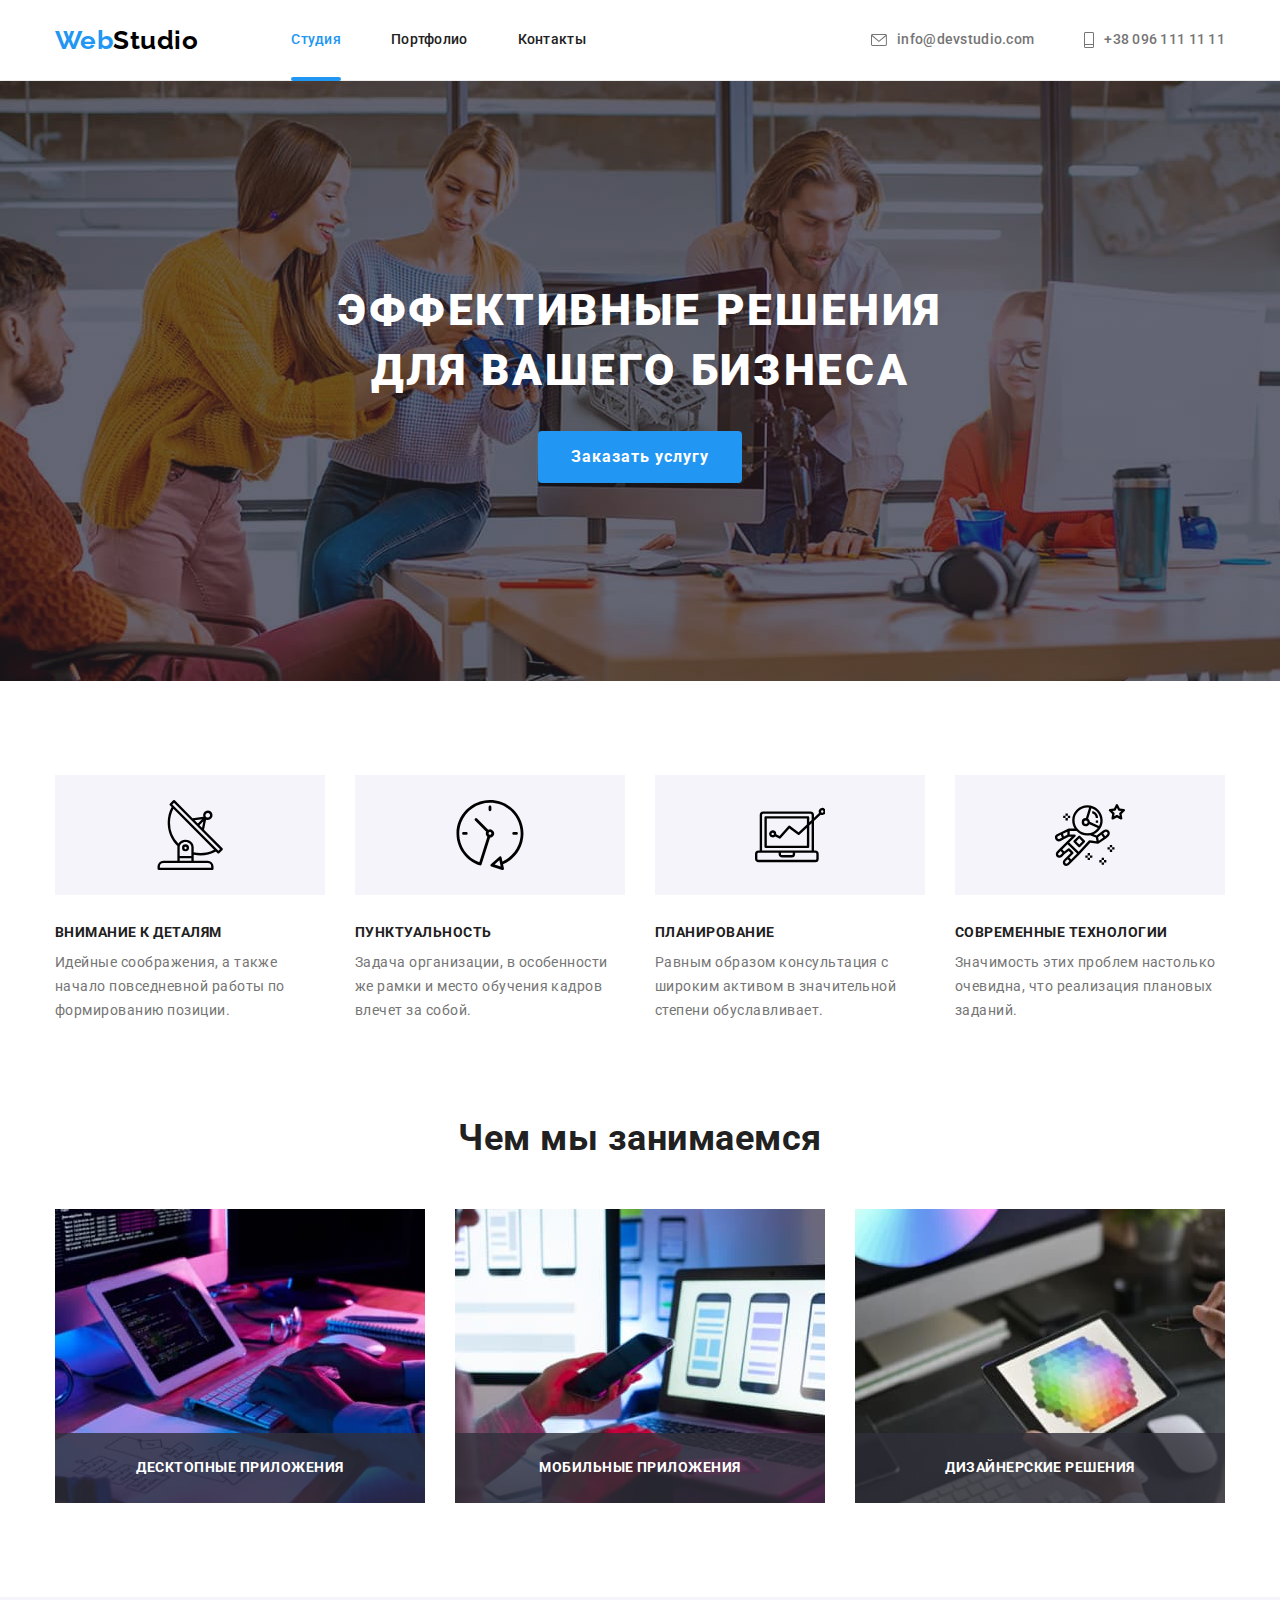
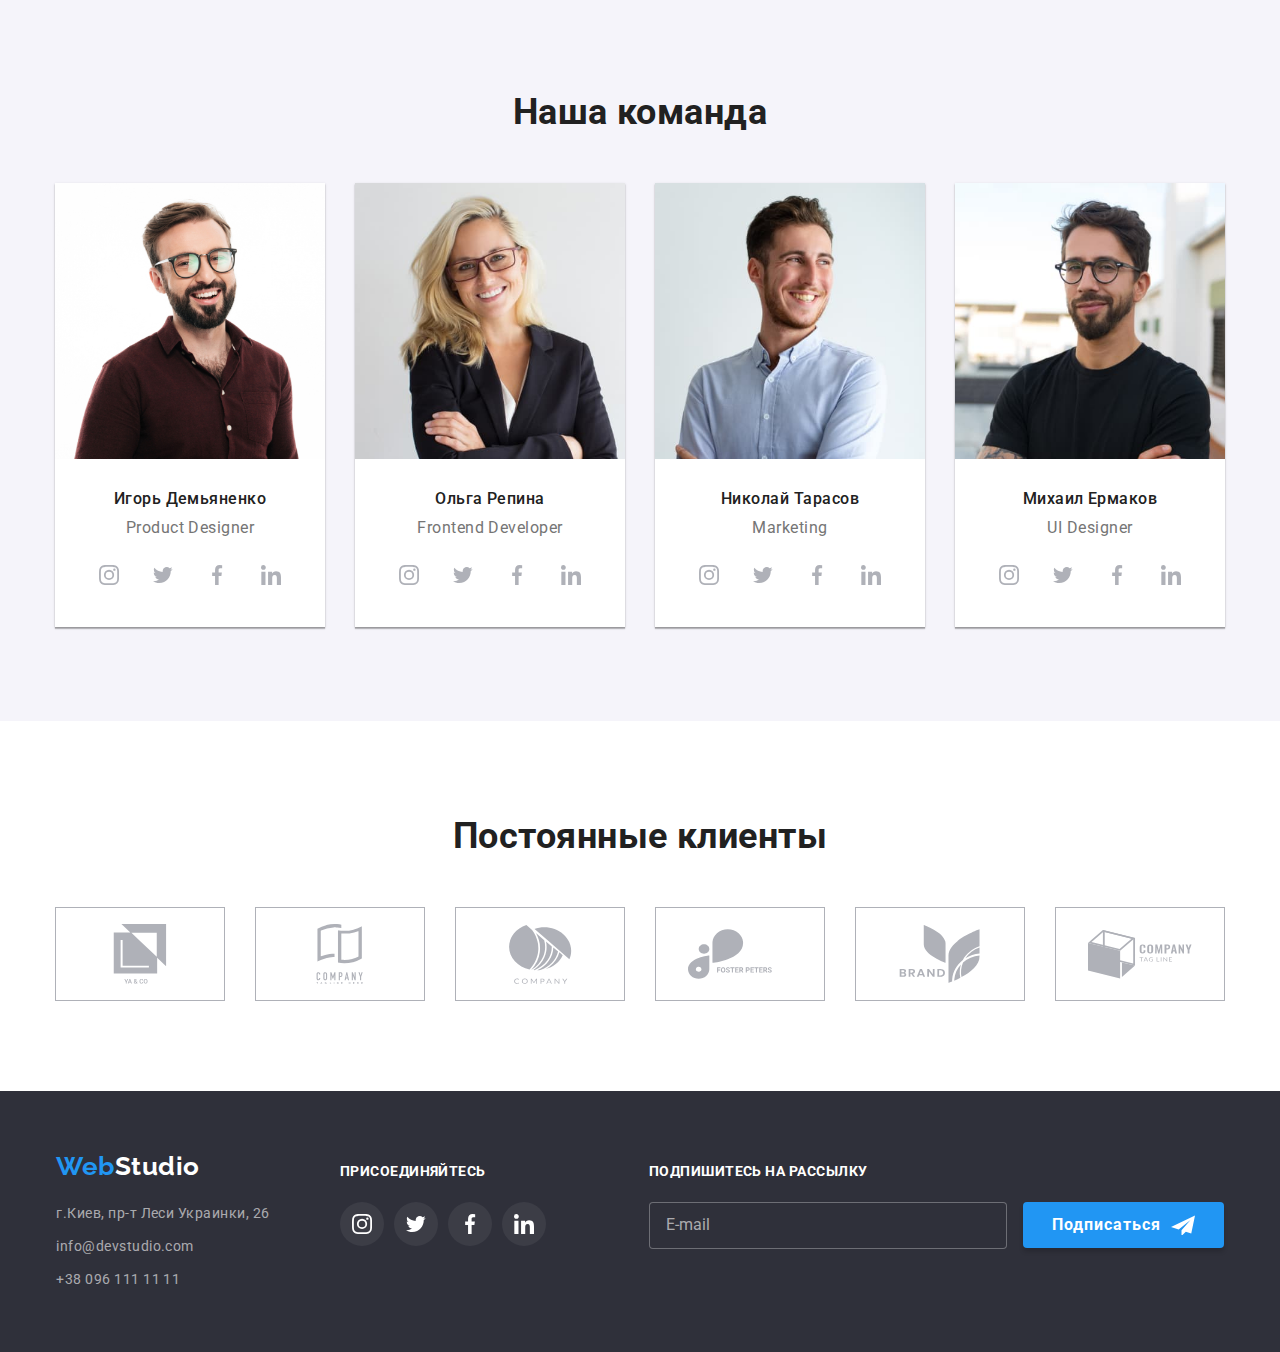
==== index.html @ 518e0708 "hw8" ====
<!DOCTYPE html>
<html lang="ru">
  <head>
    <meta charset="UTF-8" />
    <meta http-equiv="X-UA-Compatible" content="IE=edge" />
    <meta name="viewport" content="width=device-width, initial-scale=1.0" />
    <title>Студия</title>
    <link rel="preconnect" href="https://fonts.googleapis.com" />
    <link rel="preconnect" href="https://fonts.gstatic.com" crossorigin />
    <link
      href="https://fonts.googleapis.com/css2?family=Raleway:wght@700&family=Roboto:wght@400;500;700;900&display=swap"
      rel="stylesheet"
    />
    <link
      rel="stylesheet"
      href="https://cdnjs.cloudflare.com/ajax/libs/modern-normalize/1.1.0/modern-normalize.min.css"
    />
    <link rel="stylesheet" href="./css/main.min.css">
  </head>

  <body>
    <header class="header">
      <div class="container header__section">
        <nav class="header__nav">
          <a class="header__logo logo link" href="./index.html"
            >Web<span class="header__logo--black">Studio</span></a
          >
          <ul class="nav list">
            <li class="nav__item">
              <a class="nav__link link nav__link--current" href="./index.html"
                >Студия</a
              >
            </li>
            <li class="nav__item">
              <a class="nav__link link" href="./portfolio.html"
                >Портфолио</a
              >
            </li>
            <li class="nav__item">
              <a class="nav__link link" href="">Контакты</a>
            </li>
          </ul>
        </nav>
        <ul class="header-contact header-contack__list list">
          <li class="header-contact__item">
            <a class="header-contact__link link" href="mailto:info@devstudio.com"
              ><svg class="header-contact__icon" width="16" height="12">
                <use href="./images/icons.svg#icon-envelope"></use>
              </svg>
              info@devstudio.com</a
            >
          </li>
          <li class="header-contact__item">
            <a class="header-contact__link link" href="tel:+380961111111"
              ><svg class="header-contact__icon" width="10" height="16">
                <use href="./images/icons.svg#icon-mobile"></use>
              </svg>
              +38 096 111 11 11</a
            >
          </li>
        </ul>
        <button class="menu-open" data-menu-open>
        <svg class="menu-burger" width="24" height="16">
          <use href="./images/icons.svg#icon-burger"></use>
        </svg>
        </button>
      </div>
      <div class="mob-menu flex is-hidden" data-menu>
        <div>
          <button class="menu-close" data-menu-close>
            <svg class="menu-close" width="40" height="40">
              <use href="./images/icons.svg#icon-close"></use>
            </svg>
          </button>
          <ul class="mob-menu-list list">
            <li class="mob-menu-list__item">
              <a class="mob-menu-list__link link mob-menu-list__link--current" href="./index.html">Студия</a>
            </li>
            <li class="mob-menu-list__item">
              <a class="mob-menu-list__link link" href="./portfolio.html">Портфолио</a>
            </li>
            <li class="mob-menu-list__item">
              <a class="mob-menu-list__link link" href="">Контакты</a>
            </li>
          </ul>
        </div>
        <div class="mob-menu-list__down">
          <a class="mob-menu-list__tell link" href="tel:+380961111111">
            +38 096 111 11 11</a>
          <a class="mob-menu-list__mail link" href="mailto:info@devstudio.com">info@devstudio.com</a>
          <ul class="mob-menu-list__social list">
            <li class="mob-menu-list__social-item">Instagram</li>
            <li class="mob-menu-list__social-item">Twitter</li>
            <li class="mob-menu-list__social-item">Facebook</li>
            <li class="mob-menu-list__social-item">LinkedIn</li>
          </ul>
        </div>
      </div>
    </header>
    
    <main>
      <section class="hero">
        <h1 class="hero__title">Эффективные решения для вашего бизнеса</h1>
        <button class="hero__btn" type="button" data-modal-open>Заказать услугу</button>
      </section>
      <section class="features">
        <div class="container">
          <h2 class="visually-hidden">Преимущества</h2>
          <ul class="features-list features-flex list">
            <li class="features-list__item">
              <div class="features-list__icon-fon">
                <svg class="features-list__icon" width="70" height="70">
                  <use href="./images/icons.svg#icon-antenna"></use>
                </svg>
              </div>

              <h3 class="features-list__title">Внимание к деталям</h3>
              <p class="features-list__text">
                Идейные соображения, а также начало повседневной работы по
                формированию позиции.
              </p>
            </li>
            <li class="features-list__item">
              <div class="features-list__icon-fon">
                <svg class="features-list__icon" width="70" height="70">
                  <use href="./images/icons.svg#icon-clock"></use>
                </svg>
              </div>

              <h3 class="features-list__title">Пунктуальность</h3>
              <p class="features-list__text">
                Задача организации, в особенности же рамки и место обучения
                кадров влечет за собой.
              </p>
            </li>
            <li class="features-list__item">
              <div class="features-list__icon-fon">
                <svg class="features-list__icon" width="70" height="70">
                  <use href="./images/icons.svg#icon-diagram"></use>
                </svg>
              </div>

              <h3 class="features-list__title">Планирование</h3>
              <p class="features-list__text">
                Равным образом консультация с широким активом в значительной
                степени обуславливает.
              </p>
            </li>
            <li class="features-list__item">
              <div class="features-list__icon-fon">
                <svg class="features-list__icon" width="70" height="70">
                  <use href="./images/icons.svg#icon-astronaut"></use>
                </svg>
              </div>

              <h3 class="features-list__title">Современные технологии</h3>
              <p class="features-list__text">
                Значимость этих проблем настолько очевидна, что реализация
                плановых заданий.
              </p>
            </li>
          </ul>
        </div>
      </section>
      <section class="work">
        <div class="container">
          <h2 class="work__title section-title">Чем мы занимаемся</h2>
          <ul class="work-list list">
            <li class="work-list__item">
              <img
                  srcset="
                  ./images/skills/img.jpg 1x,                   
                  ./images/skills/img-2x.jpg 2x
                  "
                  src="./images/skills/img.jpg"
                  alt="фото ноутбука"
                  width="370"
                />
              <p class="work-list__text">Десктопные приложения</p>
            </li>
            <li class="work-list__item">
              <img
                  srcset="
                  ./images/skills/box.jpg 1x,                   
                  ./images/skills/box-2x.jpg 2x
                  "
                  src="./images/skills/box.jpg"
                  alt="фото мобильного"
                  width="370"
                />
              <p class="work-list__text">Мобильные приложения</p>
            </li>
            <li class="work-list__item">
              <img
                  srcset="
                  ./images/skills/tv.jpg 1x,                   
                  ./images/skills/tv-2x.jpg 2x
                  "
                  src="./images/skills/tv.jpg"
                  alt="фото планшета"
                  width="370"
                />
              <p class="work-list__text">Дизайнерские решения</p>
            </li>            
          </ul>
        </div>
      </section>
      <section class="team">
        <div class="container">
          <h2 class="team__title section-title">Наша команда</h2>
          <ul class="team-list list">
            <li class="team-list__item">
              <img
                  class="photo thumb-team"
                  srcset="
                    ./images/mobile-product-designer.jpg 1x,                   
                    ./images/mobile-product-designer-2x.jpg 2x
                  "
                  src="./images/mobile-product-designer.jpg"
                  alt="фото Игоря Демьяненко"
                  width="450"
                />
              <div class="team-list__workers">
                <h3 class="team-list__worker">Игорь Демьяненко</h3>
                <p class="team-list__profession" lang="en">Product Designer</p>
                <ul class="team-list__social-list list">
                  <li class="team-list__social-item">
                    <a class="team-list__social-link link" href="">
                      <svg class="team-list__social-icon" width="20" height="20">
                        <use href="./images/icons.svg#icon-instagram"></use>
                      </svg>
                    </a>
                  </li>

                  <li class="team-list__social-item">
                    <a class="team-list__social-link link" href="">
                      <svg class="team-list__social-icon" width="20" height="20">
                        <use href="./images/icons.svg#icon-twitter"></use>
                      </svg>
                    </a>
                  </li>

                  <li class="team-list__social-item">
                    <a class="team-list__social-link link" href="">
                      <svg class="team-list__social-icon" width="20" height="20">
                        <use href="./images/icons.svg#icon-facebook"></use>
                      </svg>
                    </a>
                  </li>

                  <li class="team-list__social-item">
                    <a class="team-list__social-link link" href="">
                      <svg class="team-list__social-icon" width="20" height="20">
                        <use href="./images/icons.svg#icon-linkedin"></use>
                      </svg>
                    </a>
                  </li>
                </ul>
              </div>
            </li>

            <li class="team-list__item">
              <img
                  class="photo thumb-team"
                  srcset="
                    ./images/mobile-frontend-developer.jpg 1x,                   
                    ./images/mobile-frontend-developer-2x.jpg 2x
                  "
                  src="./images/mobile-frontend-developer.jpg"
                  alt="фото Ольга Репина"
                  width="450"
                />
              <div class="team-list__workers">
                <h3 class="team-list__worker">Ольга Репина</h3>
                <p class="team-list__profession" lang="en">Frontend Developer</p>
                <ul class="team-list__social-list list">
                  <li class="team-list__social-item">
                    <a class="team-list__social-link link" href="">
                      <svg class="team-list__social-icon" width="20" height="20">
                        <use href="./images/icons.svg#icon-instagram"></use>
                      </svg>
                    </a>
                  </li>

                  <li class="team-list__social-item">
                    <a class="team-list__social-link link" href="">
                      <svg class="team-list__social-icon" width="20" height="20">
                        <use href="./images/icons.svg#icon-twitter"></use>
                      </svg>
                    </a>
                  </li>

                  <li class="team-list__social-item">
                    <a class="team-list__social-link link" href="">
                      <svg class="team-list__social-icon" width="20" height="20">
                        <use href="./images/icons.svg#icon-facebook"></use>
                      </svg>
                    </a>
                  </li>

                  <li class="team-list__social-item">
                    <a class="team-list__social-link link" href="">
                      <svg class="team-list__social-icon" width="20" height="20">
                        <use href="./images/icons.svg#icon-linkedin"></use>
                      </svg>
                    </a>
                  </li>
                </ul>
              </div>
            </li>
            <li class="team-list__item">
              <img
                  class="photo thumb-team"
                  srcset="
                    ./images/mobile-marketing.jpg 1x,                   
                    ./images/mobile-marketing-2x.jpg 2x
                  "
                  src="./images/mobile-marketing.jpg"
                  alt="фото Николай Тарасов"
                  width="450"
                />
              <div class="team-list__workers">
                <h3 class="team-list__worker">Николай Тарасов</h3>
                <p class="team-list__profession" lang="en">Marketing</p>
                <ul class="team-list__social-list list">
                  <li class="team-list__social-item">
                    <a class="team-list__social-link link" href="">
                      <svg class="team-list__social-icon" width="20" height="20">
                        <use href="./images/icons.svg#icon-instagram"></use>
                      </svg>
                    </a>
                  </li>

                  <li class="team-list__social-item">
                    <a class="team-list__social-link link" href="">
                      <svg class="team-list__social-icon" width="20" height="20">
                        <use href="./images/icons.svg#icon-twitter"></use>
                      </svg>
                    </a>
                  </li>

                  <li class="team-list__social-item">
                    <a class="team-list__social-link link" href="">
                      <svg class="team-list__social-icon" width="20" height="20">
                        <use href="./images/icons.svg#icon-facebook"></use>
                      </svg>
                    </a>
                  </li>

                  <li class="team-list__social-item">
                    <a class="team-list__social-link link" href="">
                      <svg class="team-list__social-icon" width="20" height="20">
                        <use href="./images/icons.svg#icon-linkedin"></use>
                      </svg>
                    </a>
                  </li>
                </ul>
              </div>
            </li>
            <li class="team-list__item">
              <img
                  class="photo thumb-team"
                  srcset="
                    ./images/mobile-ui-designer.jpg 1x,                   
                    ./images/mobile-ui-designer-2x.jpg 2x
                  "
                  src="./images/mobile-ui-designer.jpg"
                  alt="фото Михаил Ермаков"
                  width="450"
                />
              <div class="team-list__workers">
                <h3 class="team-list__worker">Михаил Ермаков</h3>
                <p class="team-list__profession" lang="en">UI Designer</p>
                <ul class="team-list__social-list list">
                  <li class="team-list__social-item">
                    <a class="team-list__social-link link" href="">
                      <svg class="team-list__social-icon" width="20" height="20">
                        <use href="./images/icons.svg#icon-instagram"></use>
                      </svg>
                    </a>
                  </li>

                  <li class="team-list__social-item">
                    <a class="team-list__social-link link" href="">
                      <svg class="team-list__social-icon" width="20" height="20">
                        <use href="./images/icons.svg#icon-twitter"></use>
                      </svg>
                    </a>
                  </li>

                  <li class="team-list__social-item">
                    <a class="team-list__social-link link" href="">
                      <svg class="team-list__social-icon" width="20" height="20">
                        <use href="./images/icons.svg#icon-facebook"></use>
                      </svg>
                    </a>
                  </li>

                  <li class="team-list__social-item">
                    <a class="team-list__social-link link" href="">
                      <svg class="team-list__social-icon" width="20" height="20">
                        <use href="./images/icons.svg#icon-linkedin"></use>
                      </svg>
                    </a>
                  </li>
                </ul>
              </div>
            </li>
          </ul>
        </div>
      </section>
      <section class="client">
        <div class="container">
          <h2 class="client__title">Постоянные клиенты</h2>
          <ul class="client__list customers list">
            <li class="customers__item">
              <a class="customers__link link" href="">
                <svg class="customers__icon" width="106" height="60">
                  <use href="./images/icons.svg#icon-yaco"></use>
                </svg>
              </a>
            </li>

            <li class="customers__item">
              <a class="customers__link link" href="">
                <svg class="customers__icon" width="106" height="60">
                  <use href="./images/icons.svg#icon-company"></use>
                </svg>
              </a>
            </li>

            <li class="customers__item">
              <a class="customers__link link" href="">
                <svg class="customers__icon" width="106" height="60">
                  <use href="./images/icons.svg#icon-company2"></use>
                </svg>
              </a>
            </li>

            <li class="customers__item">
              <a class="customers__link link" href="">
                <svg class="customers__icon" width="106" height="60">
                  <use href="./images/icons.svg#icon-foster"></use>
                </svg>
              </a>
            </li>

            <li class="customers__item">
              <a class="customers__link link" href="">
                <svg class="customers__icon" width="106" height="60">
                  <use href="./images/icons.svg#icon-brand"></use>
                </svg>
              </a>
            </li>

            <li class="customers__item">
              <a class="customers__link link" href="">
                <svg class="customers__icon" width="106" height="60">
                  <use href="./images/icons.svg#icon-tag"></use>
                </svg>
              </a>
            </li>
          </ul>
        </div>
      </section>
    </main>
    <footer class="footer">
      <div class="container">
        <div class="footer__flex">
          
          <div class="footer__contacts-flex">
            <a class="footer__logo logo link" href="./index.html"
              >Web<span class="footer__logo--white">Studio</span>
            </a>
            <address class="footer-contact">
              <ul class="footer-contact__list list">
                <li class="footer-contact__item">
                  <a
                    class="footer-contact__link footer-contact__address link"
                    href="https://goo.gl/maps/CdvJLRiEL6Q8Smko8"
                    target="_blank"
                    rel="noreferrer noopener"
                    >г.Киев, пр-т Леси Украинки, 26</a
                  >
                </li>
                <li class="footer-contact__item">
                  <a
                    class="footer-contact__link link"
                    href="mailto:info@devstudio.com"
                    >info@devstudio.com</a
                  >
                </li>
                <li class="footer-contact__item">
                  <a class="footer-contact__link link" href="tel:+380961111111"
                    >+38 096 111 11 11</a
                  >
                </li>
              </ul>
            </address>
          </div>
          <div class="social-section">
            <p class="social-section__text">Присоединяйтесь</p>
            <ul class="footer-list list">
              <li class="footer-list__item">
                <a class="footer-list__link" href="">
                  <svg class="footer-list__icon" width="20" height="20">
                    <use href="./images/icons.svg#icon-instagram"></use>
                  </svg>
                </a>
              </li>

              <li class="footer-list__item">
                <a class="footer-list__link" href="">
                  <svg class="footer-list__icon" width="20" height="20">
                    <use href="./images/icons.svg#icon-twitter"></use>
                  </svg>
                </a>
              </li>

              <li class="footer-list__item">
                <a class="footer-list__link" href="">
                  <svg class="footer-list__icon" width="20" height="20">
                    <use href="./images/icons.svg#icon-facebook"></use>
                  </svg>
                </a>
              </li>

              <li class="footer-list__item">
                <a class="footer-list__link" href="">
                  <svg class="footer-list__icon" width="20" height="20">
                    <use href="./images/icons.svg#icon-linkedin"></use>
                  </svg>
                </a>
              </li>
            </ul>
          </div>
          <div class="footer-submit">
            <p class="footer-submit__text">Подпишитесь на рассылку</p>
            <div class="footer-submit__form">
              <label class="footer-submit__label" for="submit-mail"></label>
              <input class="footer-submit__input" type="email" name="submit-mail" id="submit-mail" placeholder="E-mail">
              <button class="footer-submit__btn" type="submit">Подписаться</button>
            </div>
          </div>
        </div>
      </div>
    </footer>
    
    <div class="backdrop is-hidden" data-modal>
      <div class="modal">
          <button type="button" class="close-btn" data-modal-close>
            <svg class="modal-icon" width="11" height="11">
              <use href="./images/icons.svg#icon-vector"></use>
            </svg>
          </button>

          <form class="form">
            <span class="form-title">Оставьте свои данные, мы вам перезвоним</span>
                 
            <div class="form-field top-title">
              <label class="form-label" for="name">Имя</label>
              <input class="form-input" type="text" name="name" id="name">
              <svg class="input-icon" width="12" height="12">
                <use
                    href="./images/icons.svg#icon-name"
                ></use>
              </svg>
            </div>
            <div class="form-field">
              <label class="form-label" for="tel">Телефон</label>
              <input class="form-input" type="tel" name="tel" id="tel">
              <svg class="input-icon" width="12" height="12">
                <use
                    href="./images/icons.svg#icon-tel"
                ></use>
              </svg>
            </div>
            <div class="form-field">
              <label class="form-label" for="email">Почта</label>
              <input class="form-input" type="email" name="email" id="email">
              <svg class="input-icon" width="12" height="12">
                <use
                    href="./images/icons.svg#icon-mail"
                ></use>
              </svg>
            </div>
            <div class="form-field">
              <label class="comment-label" for="comment">Комментарий</label>
              <textarea class="comment" name="comment" id="comment" rows="9" placeholder="Введите текст"></textarea>
            </div>
            <div class="form-field-chek">
              
              <label class="policy-label" for="policy"></a> 
                <input class="form-checkbox" type="checkbox" name="policy" id="policy">
                <span class="icon-chek"></span>
                Соглашаюсь с рассылкой и принимаю <a class="policy-link" href="">Условия договора</a>
              </label>
              
            </div>
            <button class="form-btn" type="submit">Отправить</button>
          </form>
      </div>
    </div>
    <script src="./js/modal.js"></script>
    <script src="./js/menu.js"></script>
  </body>
</html>
---- css/main.min.css ----
:root{--primary-text-color: #212121;--secondary-text-color: #757575;--white-text-color: #ffffff;--accent-color: #2196f3;--black-logo-color: #000000;--footer-text-color: rgba(255, 255, 255, 0.6);--white-background-color: #ffffff;--hero-background-color: #2f303a;--team-background-color: #f5f4fa}body{font-family:"Roboto";letter-spacing:0.03em;background-color:var(--white-background-color);color:var(--primary-text-color)}.list{list-style:none}.link{text-decoration:none}h1,h2,h3,h4,h5,h6,p,ul{margin:0;padding:0}img{display:block;width:100%;height:auto}.container{width:100%;margin-left:auto;margin-right:auto}@media screen and (min-width: 480px){.container{padding-left:15px;padding-right:15px}}@media screen and (min-width: 480px){.container{width:480px}}@media screen and (min-width: 768px){.container{width:768px}}@media screen and (min-width: 1200px){.container{width:1200px}}.section-title{font-weight:700;font-size:36px;line-height:1.17;text-align:center;color:var(--primary-text-color)}.logo{font-family:"Raleway";font-weight:700;font-size:26px;line-height:1.19;align-items:center;text-align:center;color:var(--accent-color)}.visually-hidden{position:absolute;width:1px;height:1px;margin:-1px;padding:0;overflow:hidden;border:0;clip:rect(0 0 0 0)}.header{border-bottom:1px solid #ececec}@media screen and (max-width: 767px){.header{padding-top:16px;padding-bottom:16px}}.header__section{display:flex;align-items:center;justify-content:space-between;padding-left:15px;padding-right:15px}@media screen and (max-width: 767px){.header__section{max-width:767px}}.header__nav{display:flex;align-items:center}.header__logo{margin-right:93px}.header__logo--black{color:var(--black-logo-color)}.nav{display:flex}@media screen and (max-width: 767px){.nav{display:none}}.nav__item:not(:last-child){margin-right:50px}.nav__link{display:block;padding-top:32px;padding-bottom:32px;font-weight:500;font-size:14px;line-height:1.14;letter-spacing:0.02em;color:var(--primary-text-color);position:relative;transition:color 250ms cubic-bezier(0.4, 0, 0.2, 1)}.nav__link:focus,.nav__link:hover{color:var(--accent-color)}.nav__link--current{color:var(--accent-color)}.nav__link--current::after{position:absolute;display:block;content:"";width:100%;height:4px;border-radius:2px;bottom:-1px;background-color:var(--accent-color)}.header-contact{display:flex}@media screen and (max-width: 767px){.header-contact{display:none}}@media screen and (min-width: 768px) and (max-width: 1199px){.header-contact{flex-direction:column;align-content:center}}.header-contack__list{margin-left:auto}.header-contact__item+.header-contact__item{margin-left:50px}@media screen and (min-width: 768px) and (max-width: 1199px){.header-contact__item+.header-contact__item{margin-left:0px}}@media screen and (min-width: 768px) and (max-width: 1199px){.header-contact__item{margin-left:0px}}.header-contact__link{display:inline-flex;padding:32px 0px 32px;align-items:center;font-weight:500;font-size:14px;line-height:1.14;letter-spacing:0.02em;color:var(--secondary-text-color);transition:color 250ms cubic-bezier(0.4, 0, 0.2, 1)}.header-contact__link:hover,.header-contact__link:focus{color:var(--accent-color)}@media screen and (min-width: 768px) and (max-width: 1199px){.header-contact__link{padding:0}}@media screen and (min-width: 768px) and (max-width: 1199px){.header-contact__item:not(:last-child){margin-bottom:10px}}.header-contact__icon{margin-right:10px;fill:currentColor}.mob-menu{width:100vw;height:100vh;position:fixed;background-color:#fff;top:0;right:0;padding:15px 10px 48px 40px;z-index:999}.flex{display:flex;flex-direction:column;justify-content:space-between}.menu-open{display:flex;align-items:center;justify-content:center;width:40px;height:40px;background-color:transparent;color:#212121;border:none;margin-left:auto;cursor:pointer}.menu-open:hover,.menu-open:focus{fill:var(--accent-color)}@media screen and (min-width: 768px){.menu-open{display:none}}.menu-close{display:flex;align-items:center;justify-content:center;background-color:transparent;color:#212121;border:none;margin-left:auto;cursor:pointer}.menu-close:hover,.menu-close:focus{fill:var(--accent-color)}.mob-menu-list__item:not(:last-child){margin-bottom:32px}.mob-menu-list__link{font-family:Roboto;font-weight:500;font-size:40px;line-height:1.18;letter-spacing:0.02em;color:#212121}.mob-menu-list__link:focus,.mob-menu-list__link:hover{color:var(--accent-color)}.mob-menu-list__link--current{color:var(--accent-color)}.mob-menu-list__tell{display:block;margin-bottom:32px;font-family:Roboto;font-style:normal;font-weight:500;font-size:34px;line-height:1.18;letter-spacing:0.02em;color:#2196f3}.mob-menu-list__mail{display:block;font-family:Roboto;font-style:normal;font-weight:500;font-size:24px;line-height:1.17;letter-spacing:0.02em;color:#757575;margin-bottom:64px}.mob-menu-list__social{display:flex;flex-direction:row;column-gap:20px}.mob-menu-list__social-item{position:relative;font-weight:500;font-size:18px;line-height:1.22;letter-spacing:0.02em;color:#2196f3}.mob-menu-list__social-item:not(:first-child)::before{content:"";display:block;position:absolute;top:0;left:-10px;width:1px;height:22px;background-color:rgba(33,33,33,0.2)}.mob-menu.is-hidden{opacity:0;visibility:hidden;pointer-events:none}.hero{text-align:center;margin-left:auto;margin-right:auto;background-color:var(--hero-background-color);background-image:linear-gradient(to right, rgba(47,48,58,0.4), rgba(47,48,58,0.4)),url("../img/hero-mobile.jpg");background-repeat:no-repeat;background-size:cover;background-position:center;height:400px;padding-top:118px;padding-bottom:0px}@media screen and (min-device-pixel-ratio: 2), screen and (min-resolution: 192dpi), screen and (min-resolution: 2dppx){.hero{background-image:linear-gradient(to right, rgba(47,48,58,0.4), rgba(47,48,58,0.4)),url(../images/hero-mobile2x.jpg)}}@media screen and (min-width: 768px){.hero{background-image:linear-gradient(to right, rgba(47,48,58,0.4), rgba(47,48,58,0.4)),url("../images/hero-tablet.jpg")}}@media screen and (min-width: 768px) and (min-device-pixel-ratio: 2), screen and (min-width: 768px) and (min-resolution: 192dpi), screen and (min-width: 768px) and (min-resolution: 2dppx){.hero{background-image:linear-gradient(to right, rgba(47,48,58,0.4), rgba(47,48,58,0.4)),url("../images/hero-tablet2x.jpg")}}@media screen and (min-width: 1200px){.hero{background-image:linear-gradient(to right, rgba(47,48,58,0.4), rgba(47,48,58,0.4)),url("../images/hero-desctop.jpg")}}@media screen and (min-width: 1200px) and (min-device-pixel-ratio: 2), screen and (min-width: 1200px) and (min-resolution: 192dpi), screen and (min-width: 1200px) and (min-resolution: 2dppx){.hero{background-image:linear-gradient(to right, rgba(47,48,58,0.4), rgba(47,48,58,0.4)),url("../images/hero-desctop2x.jpg")}}@media screen and (min-width: 1200px){.hero{max-width:1600px;height:600px;padding-top:200px}}.hero__title{padding:0;margin-bottom:30px;margin-left:auto;margin-right:auto;max-width:250px;font-weight:900;font-size:18px;line-height:1.62;letter-spacing:0.06em;text-transform:uppercase;color:var(--white-text-color)}@media screen and (min-width: 480px){.hero__title{font-size:26px;max-width:360px}}@media screen and (min-width: 1200px){.hero__title{font-size:44px;max-width:360px;line-height:1.36;max-width:696px;margin-left:auto;margin-right:auto}}.hero__btn{display:inline-block;min-width:140px;border-radius:4px;border:1px solid transparent;padding:7px;background-color:var(--accent-color);color:var(--white-text-color);font-family:"Roboto";font-weight:700;font-size:12px;line-height:1.87;align-items:center;text-align:center;letter-spacing:0.06em;cursor:pointer;transition:background-color 250ms cubic-bezier(0.4, 0, 0.2, 1),color 250ms cubic-bezier(0.4, 0, 0.2, 1)}.hero__btn:hover,.hero__btn:focus{background-color:var(--white-text-color);color:var(--accent-color)}@media screen and (min-width: 480px){.hero__btn{padding:10px 32px;font-size:16px;min-width:200px}}.features{padding-top:60px;padding-bottom:60px}@media screen and (min-width: 1200px){.features{padding-top:94px;padding-bottom:94px}}@media screen and (max-width: 479px){.features{padding-left:15px;padding-right:15px}}.features-flex{display:flex;flex-wrap:wrap}.features-list{justify-content:center;grid-gap:30px}@media screen and (min-width: 480px){.features-list__item{width:450px}}@media screen and (min-width: 768px){.features-list__item{width:354px}}@media screen and (min-width: 1200px){.features-list__item{width:270px}}.features-list__icon-fon{display:flex;height:120px;align-items:center;justify-content:center;flex-direction:column;margin-bottom:30px;background-color:var(--team-background-color)}@media screen and (min-width: 480px){.features-list__icon-fon{width:450px}}@media screen and (min-width: 768px){.features-list__icon-fon{width:354px}}@media screen and (min-width: 1200px){.features-list__icon-fon{width:270px}}.features-list__icon{align-items:center}.features-list__title{margin-bottom:10px;font-weight:700;font-size:14px;line-height:1.14;text-transform:uppercase;text-align:center}@media screen and (min-width: 768px){.features-list__title{text-align:left}}.features-list__text{font-size:14px;line-height:1.71;color:var(--secondary-text-color)}.work{padding-bottom:94px;display:none}@media screen and (min-width: 1200px){.work{display:block}}.work__title{margin-bottom:50px}.work-list{display:flex;justify-content:center;align-items:center;grid-gap:30px}.work-list__item{position:relative}.work-list__text{width:100%;position:absolute;bottom:0;left:0;padding:27px 0px;font-weight:bold;font-size:14px;line-height:1.14;text-align:center;text-transform:uppercase;color:var(--white-text-color);background-color:rgba(47,48,58,0.8)}.team{padding-top:60px;padding-bottom:60px;background-color:var(--team-background-color)}@media screen and (min-width: 1200px){.team{padding-top:94px;padding-bottom:94px}}.team__title{margin-bottom:30px;font-weight:700;font-size:28px;line-height:1.17;text-align:center}@media screen and (min-width: 1200px){.team__title{margin-bottom:50px;font-size:36px}}.team-list{display:flex;flex-wrap:wrap;justify-content:center;align-items:center;grid-gap:30px}.team-list__item{box-shadow:0px 1px 3px rgba(0,0,0,0.12),0px 1px 1px rgba(0,0,0,0.14),0px 2px 1px rgba(0,0,0,0.2);background-color:var(--white-background-color)}@media screen and (max-width: 479px){.team-list__item{width:270px}}@media screen and (min-width: 480px){.team-list__item{width:450px}}@media screen and (min-width: 768px){.team-list__item{width:354px}}@media screen and (min-width: 1200px){.team-list__item{width:270px}}.team-list__workers{padding:30px 0px}.team-list__worker{font-weight:500;font-size:16px;line-height:1.19;text-align:center}.team-list__profession{margin-top:10px;font-size:16px;line-height:1.19;text-align:center;color:var(--secondary-text-color)}.team-list__social-list{display:flex;justify-content:center;align-items:center;padding:0px 32px;margin-top:16px;list-style:none;gap:10px}.team-list__social-item{width:44px;height:44px}.team-list__social-link{display:block;width:44px;height:44px;border-radius:50%;color:#afb1b8;background-color:#ffffff;transition:background-color 250ms cubic-bezier(0.4, 0, 0.2, 1),color 250ms cubic-bezier(0.4, 0, 0.2, 1)}.team-list__social-link:hover,.team-list__social-link:focus{color:#ffffff;background-color:var(--accent-color)}.team-list__social-icon{margin:12px 0px 0px 12px;fill:currentColor}.client{padding-top:60px;padding-bottom:60px}@media screen and (min-width: 1200px){.client{padding-top:94px;padding-bottom:94px}}.client__title{margin-bottom:30px;font-weight:700;font-size:28px;line-height:1.17;text-align:center}@media screen and (min-width: 1200px){.client__title{margin-bottom:50px;font-size:36px}}.client__list{justify-content:center;align-items:center;grid-gap:30px}.customers{display:flex;flex-wrap:wrap}@media screen and (min-width: 1200px){.customers{flex-wrap:nowrap}}.customers__item{height:90px;transition:border-color 250ms cubic-bezier(0.4, 0, 0.2, 1),color 250ms cubic-bezier(0.4, 0, 0.2, 1)}.customers__item:focus,.customers__item:hover{color:var(--accent-color);border-color:var(--accent-color)}@media screen and (max-width: 767px){.customers__item{width:210px}}@media screen and (min-width: 768px){.customers__item{width:226px}}@media screen and (min-width: 1200px){.customers__item{width:170px}}.customers__link{display:flex;justify-content:center;align-items:center;border:1px solid #afb1b8;color:#afb1b8;background-color:#fff;padding:16px 32px;transition:border-color 250ms cubic-bezier(0.4, 0, 0.2, 1),color 250ms cubic-bezier(0.4, 0, 0.2, 1)}.customers__link:focus,.customers__link:hover{color:var(--accent-color);border-color:var(--accent-color)}@media screen and (min-width: 1200px){.customers__link{width:170px}}.customers__icon{fill:currentColor}.footer{text-align:center;padding:60px 0px;background-color:var(--hero-background-color)}.footer__flex{display:block;margin:0;padding:0px;list-style:none}@media (min-width: 768px){.footer__flex{display:flex;justify-content:center;flex-wrap:wrap;gap:30px 165px}}@media (min-width: 1200px){.footer__flex{display:flex;justify-content:center;text-align:left;gap:70px}}.footer__logo--white{color:var(--white-text-color)}.footer-contact{margin-top:20px}.footer-contact__address{color:var(--white-text-color)}.footer-contact__item{margin-top:9px}.footer-contact__link{font-style:normal;font-size:14px;line-height:1.71;color:var(--footer-text-color);transition:color 250ms cubic-bezier(0.4, 0, 0.2, 1)}.footer-contact__link:hover,.footer-contact__link:focus{color:var(--accent-color)}.social-section{display:block;margin-top:60px;text-align:center}@media (min-width: 768px){.social-section{margin-top:0px}}.social-section__text{padding:20px 0px 10px 0px;margin-bottom:20px;font-weight:700;font-size:14px;line-height:1.14px;text-transform:uppercase;color:var(--white-text-color)}@media (min-width: 768px){.social-section__text{padding-bottom:10px}}@media (min-width: 1200px){.social-section__text{text-align:left}}.footer-list{display:flex;justify-content:space-between;justify-content:center;padding:0;margin-top:0;list-style:none}.footer-list__item{width:44px;height:44px;margin-right:10px}.footer-list__link{display:flex;width:44px;height:44px;border-radius:50%;color:#ffffff;background-color:#ffffff10;transition:background-color 250ms cubic-bezier(0.4, 0, 0.2, 1),color 250ms cubic-bezier(0.4, 0, 0.2, 1)}.footer-list__link:hover,.footer-list__link:focus{color:#ffffff;background-color:var(--accent-color)}.footer-list__icon{margin:12px 0px 0px 12px;fill:currentColor}.footer-submit{margin-top:60px}@media (min-width: 768px){.footer-submit{margin-top:0px;padding:0}}@media (min-width: 1200px){.footer-submit{margin-left:23px}}.footer-submit__text{padding:20px 0px 10px 0px;margin-bottom:20px;font-weight:700;font-size:14px;line-height:1.14px;text-transform:uppercase;color:var(--white-text-color)}.footer-submit__input{margin-bottom:20px;width:100%;margin:0;padding:13px 16px;border-radius:4px;border:1px solid rgba(255,255,255,0.3);background-color:var(--hero-background-color);color:var(--white-text-color)}.footer-submit__input::placeholder{font-size:16px;line-height:1.25;color:rgba(255,255,255,0.6)}@media (min-width: 1200px){.footer-submit__input{width:358px;margin-right:12px}}.footer-submit__btn{display:inline-flex;align-items:center;justify-content:center;border:none;margin-top:20px;padding:8px 29px;border-radius:4px;background-color:var(--accent-color);box-shadow:0px 4px 4px rgba(0,0,0,0.15);color:var(--white-text-color);font-family:"Roboto";font-style:normal;font-weight:700;font-size:16px;line-height:1.87;letter-spacing:0.06em;cursor:pointer;min-height:43px}@media (min-width: 1200px){.footer-submit__btn{margin-top:0px}}.footer-submit__btn::after{content:"";display:inline-block;width:24px;height:20px;margin-left:10px;background-image:url(../images/send.svg)}.portfolio-section{padding-top:60px;padding-bottom:60px}@media screen and (min-width: 1200px){.portfolio-section{padding-top:94px;padding-bottom:94px}}@media screen and (max-width: 479px){.portfolio-section{padding-left:15px;padding-right:15px}}.portfolio-btn-list{display:flex;flex-wrap:wrap;justify-content:flex-start;margin-bottom:40px;grid-gap:8px;grid-row-gap:15px}@media (min-width: 768px){.portfolio-btn-list{justify-content:center;margin-bottom:30px}}@media (min-width: 1200px){.portfolio-btn-list{margin-bottom:50px}}.portfolio-item:hover .portfolio-overlay{transform:translateY(0)}.portfolio-description{position:relative;overflow:hidden}.portfolio-overlay{position:absolute;display:inline-block;content:"";width:100%;height:100%;top:0;left:0;background-color:rgba(33,150,243,0.9);transform:translateY(100%);transition:transform 250ms cubic-bezier(0.4, 0, 0.2, 1)}.portfolio-description-text{position:absolute;top:0;left:0;padding:63px 24px;font-size:18px;line-height:1.56;color:var(--white-text-color)}.portfolio-btn{display:inline-block;min-width:73px;border-radius:4px;border:1px solid transparent;padding:6px 22px;font-family:"Roboto";font-weight:500;font-size:16px;line-height:1.63;letter-spacing:0.03em;text-align:center;background-color:var(--team-background-color);color:var(--primary-text-color);cursor:pointer;transition:background-color 250ms cubic-bezier(0.4, 0, 0.2, 1),color 250ms cubic-bezier(0.4, 0, 0.2, 1),box-shadow 250ms cubic-bezier(0.4, 0, 0.2, 1)}.portfolio-btn:hover,.portfolio-btn:focus{background-color:var(--accent-color);color:var(--white-text-color);box-shadow:0px 3px 1px rgba(0,0,0,0.1),0px 1px 2px rgba(0,0,0,0.08),0px 2px 2px rgba(0,0,0,0.12)}.portfolio-list{display:grid;grid-template-columns:auto;gap:30px 30px;align-items:stretch}@media screen and (min-width: 480px){.portfolio-list{grid-template-columns:auto}}@media screen and (min-width: 768px){.portfolio-list{grid-template-columns:auto auto}}@media screen and (min-width: 1200px){.portfolio-list{grid-template-columns:auto auto auto}}.portfolio-item{transition:box-shadow 250ms cubic-bezier(0.4, 0, 0.2, 1)}.portfolio-item:hover,.portfolio-item:focus{box-shadow:0px 3px 1px rgba(0,0,0,0.1),0px 1px 2px rgba(0,0,0,0.08),0px 2px 2px rgba(0,0,0,0.12)}.portfolio-border{border:1px solid #eeeeee;border-top:transparent;padding:20px 24px}.portfolio-list-title{font-weight:700;font-size:18px;line-height:2;letter-spacing:0.06em}.portfolio-list-text{margin-top:4px;font-size:16px;line-height:1.87;color:var(--secondary-text-color)}.backdrop{position:fixed;display:flex;align-items:center;justify-content:center;width:100vw;height:100vh;background-color:rgba(0,0,0,0.2);top:0;transition:opacity 250ms cubic-bezier(0.4, 0, 0.2, 1),visibility 250ms cubic-bezier(0.4, 0, 0.2, 1)}.backdrop.is-hidden{opacity:0;visibility:hidden;pointer-events:none}.backdrop.is-hidden .modal{transform:scale(2)}.modal{width:320px;min-height:581px;background-color:#ffffff;position:relative;transform:scale(1);transition:transform 250ms cubic-bezier(0.4, 0, 0.2, 1)}@media screen and (min-width: 480px){.modal{width:450px;min-height:609px}}@media screen and (min-width: 1200px){.modal{width:528px;min-height:581px}}.modal-icon{fill:var(--black-logo-color);transition:fill 250ms cubic-bezier(0.4, 0, 0.2, 1)}.close-btn{position:absolute;display:flex;align-items:center;justify-content:center;right:8px;top:8px;background-color:transparent;border-radius:50%;width:30px;height:30px;border:1px solid rgba(0,0,0,0.1);cursor:pointer}.close-btn:hover .modal-icon{fill:var(--accent-color)}.form{margin-left:auto;margin-right:auto;padding:40px}@media screen and (min-width: 480px){.form{width:450px}}@media screen and (min-width: 1200px){.form{width:528px}}.form-title{display:block;font-weight:700;font-size:20px;line-height:1.15;text-align:center}.top-title{margin-top:12px}.form-field{position:relative;display:flex;flex-direction:column;margin-bottom:10px}.form-label,.comment-label{font-size:12px;line-height:1.16;letter-spacing:0.01em;color:var(--secondary-text-color);margin-bottom:4px}.form-input{width:100%;margin:0;padding:11px 42px;border:1px solid rgba(33,33,33,0.2);border-radius:4px;outline:none;transition:border-color 250ms cubic-bezier(0.4, 0, 0.2, 1)}.form-input:focus{border-color:var(--accent-color)}.form-input:focus ~ .input-icon{fill:var(--accent-color)}.input-icon{position:absolute;top:50%;left:15px;transform:translateY(25%);display:inline-block;width:12px;height:12px;transition:fill 250ms cubic-bezier(0.4, 0, 0.2, 1)}textarea{resize:none;border:1px solid rgba(33,33,33,0.2);border-radius:4px;padding:12px 16px;font-size:12px;line-height:1.17;letter-spacing:0.01em;height:120px;outline:none;transition:border-color 250ms cubic-bezier(0.4, 0, 0.2, 1)}textarea:focus{border-color:var(--accent-color)}.comment::placeholder{font-size:12px;line-height:1.17;letter-spacing:0.01em;color:#757575}.form-field-chek{padding-left:0px;margin-top:25px;margin-bottom:30px}@media screen and (min-width: 1200px){.form-field-chek{padding-left:14px}}.icon-chek{display:inline-block;width:16px;height:15px;border:2px solid #212121;border-radius:2px;margin-right:7px}.form-checkbox{position:absolute;width:1px;height:1px;margin:-1px;padding:0;overflow:hidden;border:0;clip:rect(0 0 0 0)}.form-checkbox:checked+.icon-chek{background-image:url(../images/icon-check.svg);background-position:center;background-repeat:no-repeat;background-color:var(--accent-color);background-origin:border-box;border-color:var(--accent-color)}.policy-label{position:relative;display:flex;align-items:center;font-size:11px;line-height:1.14;color:var(--secondary-text-color)}@media screen and (max-width: 479px){.policy-label{font-size:10px;line-height:1.11}}@media screen and (min-width: 1200px){.policy-label{font-size:14px;line-height:1.71}}.policy-link{margin-left:3px;color:#2196f3}@media screen and (max-width: 479px){.policy-link{position:absolute;top:18px;left:21px}}.form-btn{display:flex;align-items:center;justify-content:center;margin:0 auto;padding:10px 56px;border:none;border-radius:4px;text-align:center;text-decoration:none;font-family:"Roboto";font-style:normal;font-weight:700;font-size:16px;line-height:1.87;letter-spacing:0.06em;cursor:pointer;background-color:var(--accent-color);box-shadow:0px 4px 4px rgba(0,0,0,0.15);color:var(--white-text-color);transition:background-color 250ms cubic-bezier(0.4, 0, 0.2, 1)}.form-btn:focus,.form-btn:hover{background-color:#188ce8}
/*# sourceMappingURL=main.min.css.map */
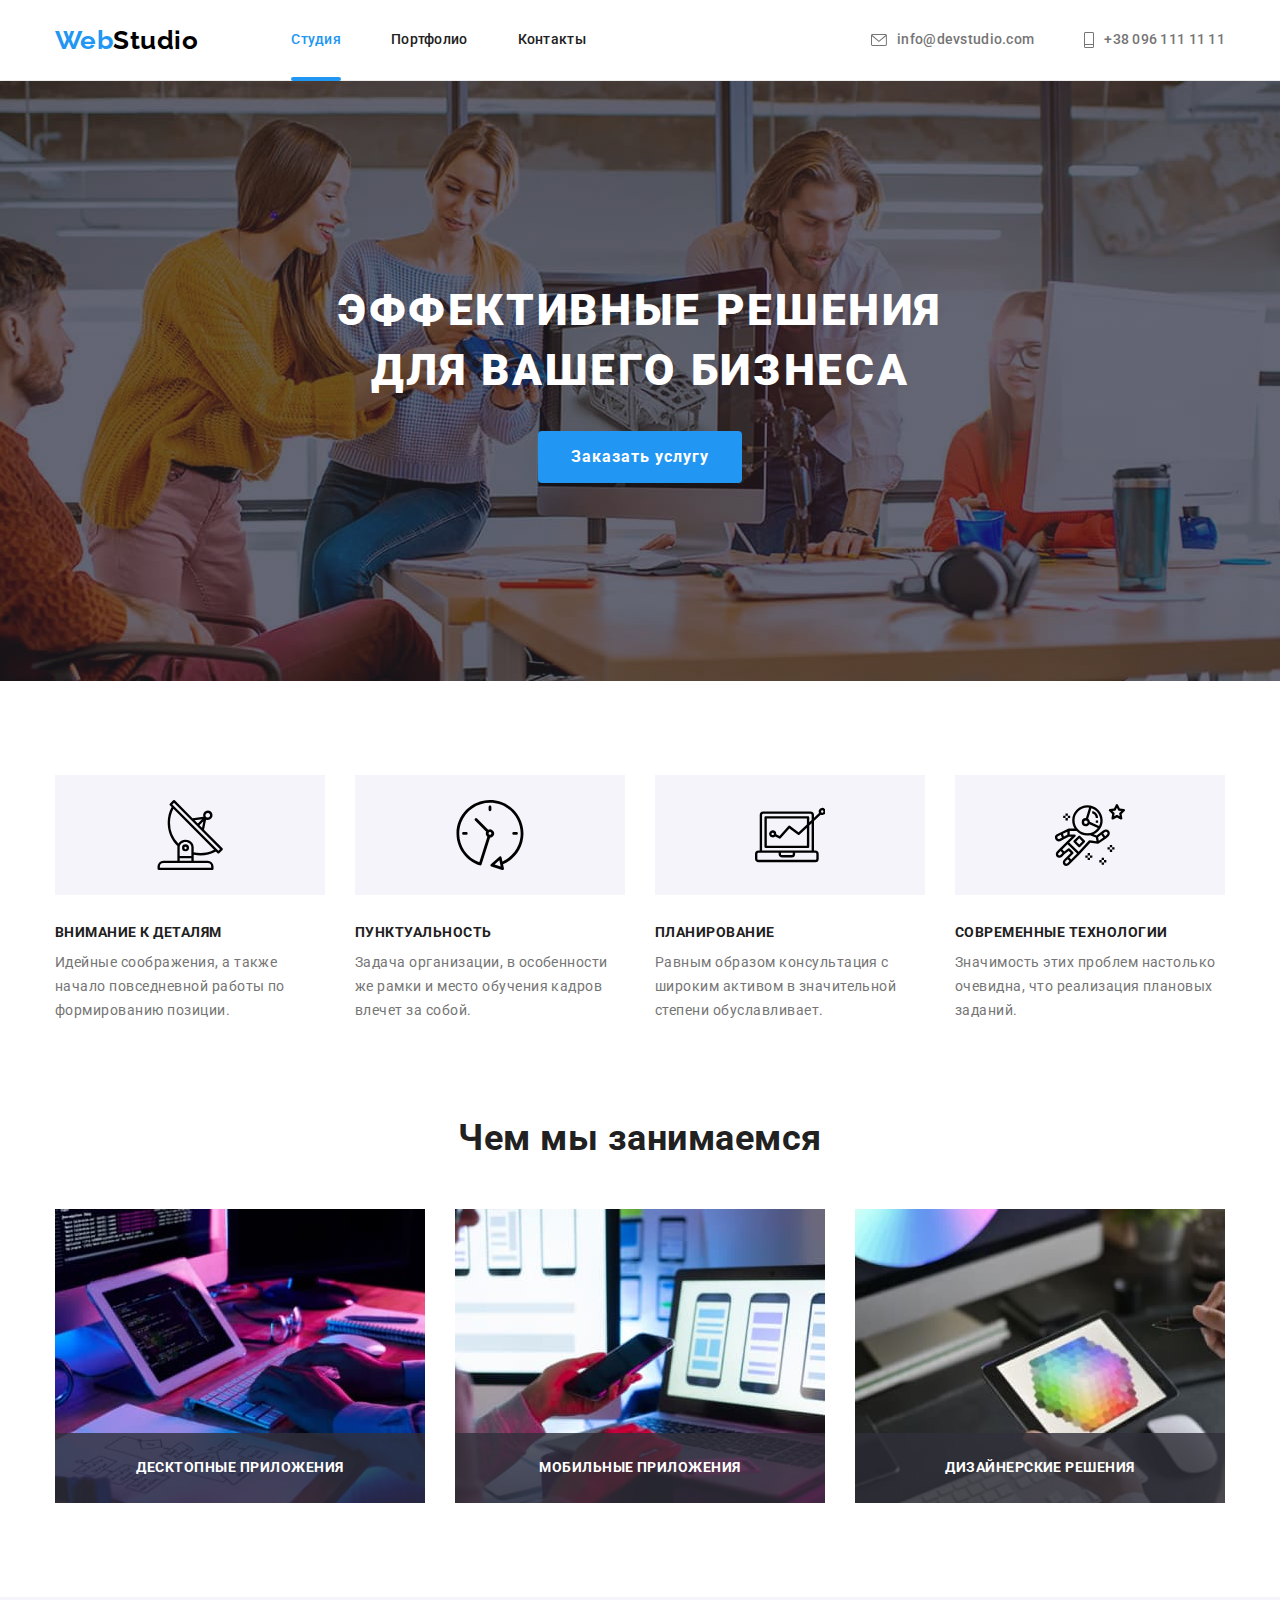
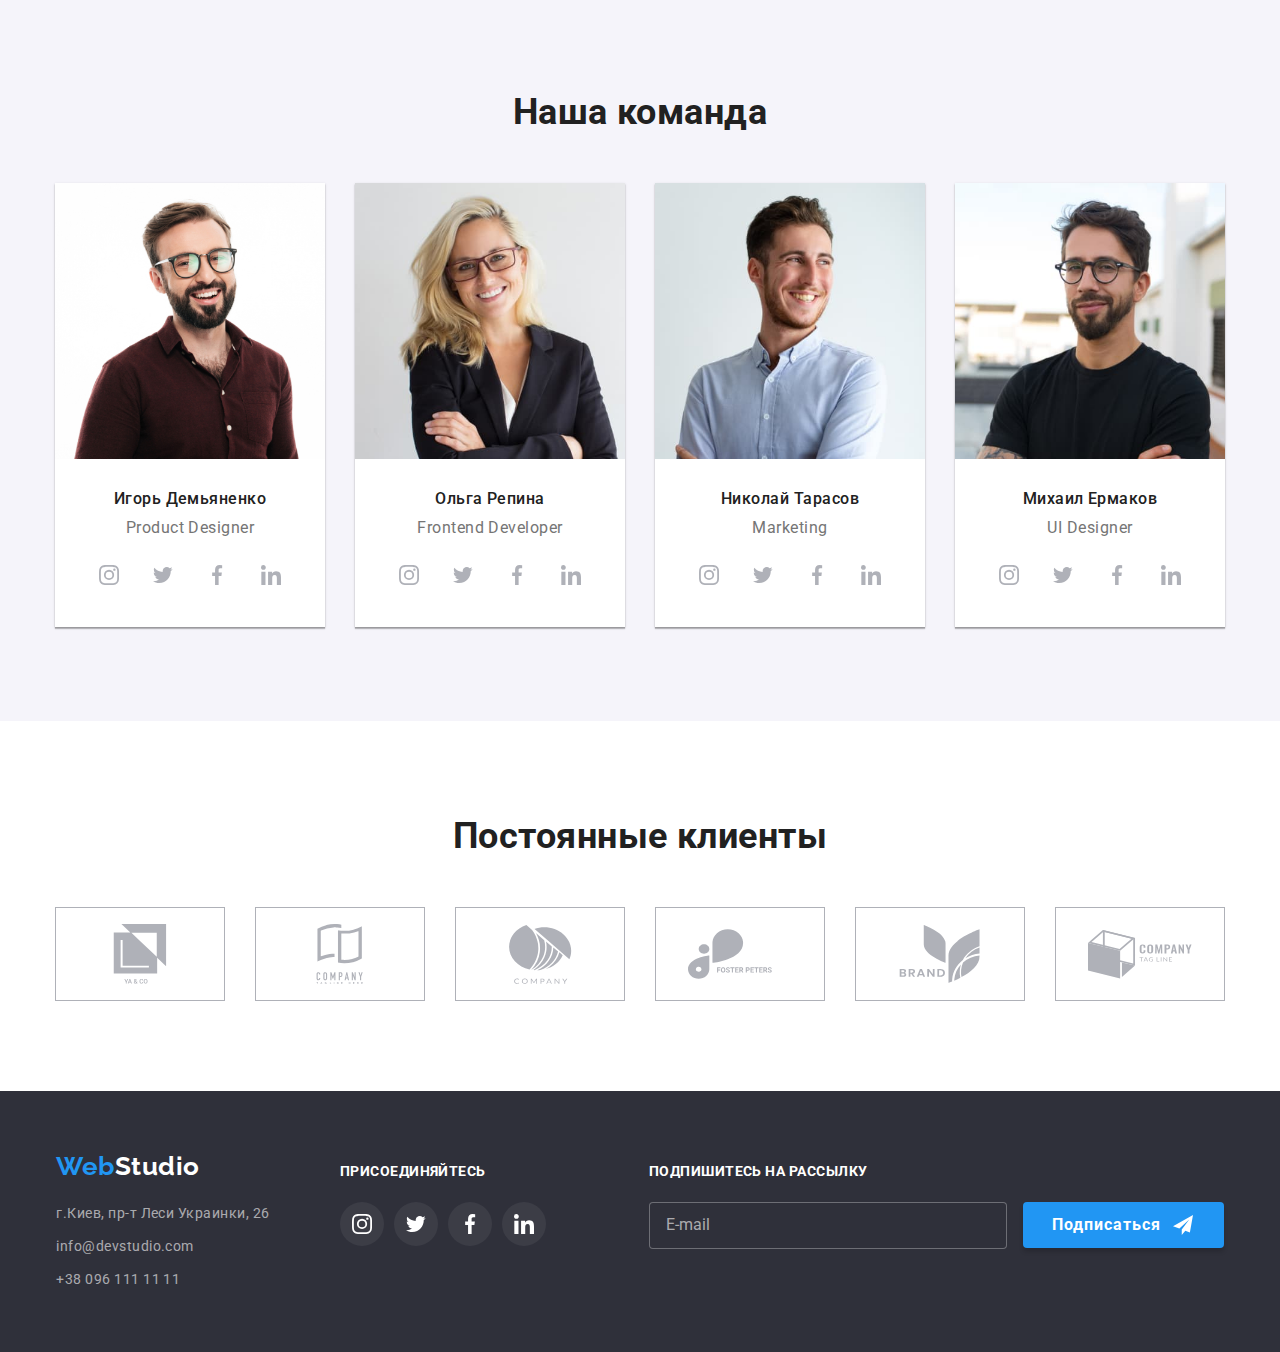
==== commit 0cf0e745: "upd" ====
--- a/index.html
+++ b/index.html
@@ -539,7 +539,12 @@
             <div class="footer-submit__form">
               <label class="footer-submit__label" for="submit-mail"></label>
               <input class="footer-submit__input" type="email" name="submit-mail" id="submit-mail" placeholder="E-mail">
-              <button class="footer-submit__btn" type="submit">Подписаться</button>
+              <button type="submit" class="footer-submit__btn">
+                Подписаться
+                <svg class="button-submit__icon">
+                  <use href="./images/icons.svg#icon-icon-send"></use>
+                </svg>
+              </button>
             </div>
           </div>
         </div>
--- a/css/main.min.css
+++ b/css/main.min.css
@@ -1,2 +1 @@
-:root{--primary-text-color: #212121;--secondary-text-color: #757575;--white-text-color: #ffffff;--accent-color: #2196f3;--black-logo-color: #000000;--footer-text-color: rgba(255, 255, 255, 0.6);--white-background-color: #ffffff;--hero-background-color: #2f303a;--team-background-color: #f5f4fa}body{font-family:"Roboto";letter-spacing:0.03em;background-color:var(--white-background-color);color:var(--primary-text-color)}.list{list-style:none}.link{text-decoration:none}h1,h2,h3,h4,h5,h6,p,ul{margin:0;padding:0}img{display:block;width:100%;height:auto}.container{width:100%;margin-left:auto;margin-right:auto}@media screen and (min-width: 480px){.container{padding-left:15px;padding-right:15px}}@media screen and (min-width: 480px){.container{width:480px}}@media screen and (min-width: 768px){.container{width:768px}}@media screen and (min-width: 1200px){.container{width:1200px}}.section-title{font-weight:700;font-size:36px;line-height:1.17;text-align:center;color:var(--primary-text-color)}.logo{font-family:"Raleway";font-weight:700;font-size:26px;line-height:1.19;align-items:center;text-align:center;color:var(--accent-color)}.visually-hidden{position:absolute;width:1px;height:1px;margin:-1px;padding:0;overflow:hidden;border:0;clip:rect(0 0 0 0)}.header{border-bottom:1px solid #ececec}@media screen and (max-width: 767px){.header{padding-top:16px;padding-bottom:16px}}.header__section{display:flex;align-items:center;justify-content:space-between;padding-left:15px;padding-right:15px}@media screen and (max-width: 767px){.header__section{max-width:767px}}.header__nav{display:flex;align-items:center}.header__logo{margin-right:93px}.header__logo--black{color:var(--black-logo-color)}.nav{display:flex}@media screen and (max-width: 767px){.nav{display:none}}.nav__item:not(:last-child){margin-right:50px}.nav__link{display:block;padding-top:32px;padding-bottom:32px;font-weight:500;font-size:14px;line-height:1.14;letter-spacing:0.02em;color:var(--primary-text-color);position:relative;transition:color 250ms cubic-bezier(0.4, 0, 0.2, 1)}.nav__link:focus,.nav__link:hover{color:var(--accent-color)}.nav__link--current{color:var(--accent-color)}.nav__link--current::after{position:absolute;display:block;content:"";width:100%;height:4px;border-radius:2px;bottom:-1px;background-color:var(--accent-color)}.header-contact{display:flex}@media screen and (max-width: 767px){.header-contact{display:none}}@media screen and (min-width: 768px) and (max-width: 1199px){.header-contact{flex-direction:column;align-content:center}}.header-contack__list{margin-left:auto}.header-contact__item+.header-contact__item{margin-left:50px}@media screen and (min-width: 768px) and (max-width: 1199px){.header-contact__item+.header-contact__item{margin-left:0px}}@media screen and (min-width: 768px) and (max-width: 1199px){.header-contact__item{margin-left:0px}}.header-contact__link{display:inline-flex;padding:32px 0px 32px;align-items:center;font-weight:500;font-size:14px;line-height:1.14;letter-spacing:0.02em;color:var(--secondary-text-color);transition:color 250ms cubic-bezier(0.4, 0, 0.2, 1)}.header-contact__link:hover,.header-contact__link:focus{color:var(--accent-color)}@media screen and (min-width: 768px) and (max-width: 1199px){.header-contact__link{padding:0}}@media screen and (min-width: 768px) and (max-width: 1199px){.header-contact__item:not(:last-child){margin-bottom:10px}}.header-contact__icon{margin-right:10px;fill:currentColor}.mob-menu{width:100vw;height:100vh;position:fixed;background-color:#fff;top:0;right:0;padding:15px 10px 48px 40px;z-index:999}.flex{display:flex;flex-direction:column;justify-content:space-between}.menu-open{display:flex;align-items:center;justify-content:center;width:40px;height:40px;background-color:transparent;color:#212121;border:none;margin-left:auto;cursor:pointer}.menu-open:hover,.menu-open:focus{fill:var(--accent-color)}@media screen and (min-width: 768px){.menu-open{display:none}}.menu-close{display:flex;align-items:center;justify-content:center;background-color:transparent;color:#212121;border:none;margin-left:auto;cursor:pointer}.menu-close:hover,.menu-close:focus{fill:var(--accent-color)}.mob-menu-list__item:not(:last-child){margin-bottom:32px}.mob-menu-list__link{font-family:Roboto;font-weight:500;font-size:40px;line-height:1.18;letter-spacing:0.02em;color:#212121}.mob-menu-list__link:focus,.mob-menu-list__link:hover{color:var(--accent-color)}.mob-menu-list__link--current{color:var(--accent-color)}.mob-menu-list__tell{display:block;margin-bottom:32px;font-family:Roboto;font-style:normal;font-weight:500;font-size:34px;line-height:1.18;letter-spacing:0.02em;color:#2196f3}.mob-menu-list__mail{display:block;font-family:Roboto;font-style:normal;font-weight:500;font-size:24px;line-height:1.17;letter-spacing:0.02em;color:#757575;margin-bottom:64px}.mob-menu-list__social{display:flex;flex-direction:row;column-gap:20px}.mob-menu-list__social-item{position:relative;font-weight:500;font-size:18px;line-height:1.22;letter-spacing:0.02em;color:#2196f3}.mob-menu-list__social-item:not(:first-child)::before{content:"";display:block;position:absolute;top:0;left:-10px;width:1px;height:22px;background-color:rgba(33,33,33,0.2)}.mob-menu.is-hidden{opacity:0;visibility:hidden;pointer-events:none}.hero{text-align:center;margin-left:auto;margin-right:auto;background-color:var(--hero-background-color);background-image:linear-gradient(to right, rgba(47,48,58,0.4), rgba(47,48,58,0.4)),url("../img/hero-mobile.jpg");background-repeat:no-repeat;background-size:cover;background-position:center;height:400px;padding-top:118px;padding-bottom:0px}@media screen and (min-device-pixel-ratio: 2), screen and (min-resolution: 192dpi), screen and (min-resolution: 2dppx){.hero{background-image:linear-gradient(to right, rgba(47,48,58,0.4), rgba(47,48,58,0.4)),url(../images/hero-mobile2x.jpg)}}@media screen and (min-width: 768px){.hero{background-image:linear-gradient(to right, rgba(47,48,58,0.4), rgba(47,48,58,0.4)),url("../images/hero-tablet.jpg")}}@media screen and (min-width: 768px) and (min-device-pixel-ratio: 2), screen and (min-width: 768px) and (min-resolution: 192dpi), screen and (min-width: 768px) and (min-resolution: 2dppx){.hero{background-image:linear-gradient(to right, rgba(47,48,58,0.4), rgba(47,48,58,0.4)),url("../images/hero-tablet2x.jpg")}}@media screen and (min-width: 1200px){.hero{background-image:linear-gradient(to right, rgba(47,48,58,0.4), rgba(47,48,58,0.4)),url("../images/hero-desctop.jpg")}}@media screen and (min-width: 1200px) and (min-device-pixel-ratio: 2), screen and (min-width: 1200px) and (min-resolution: 192dpi), screen and (min-width: 1200px) and (min-resolution: 2dppx){.hero{background-image:linear-gradient(to right, rgba(47,48,58,0.4), rgba(47,48,58,0.4)),url("../images/hero-desctop2x.jpg")}}@media screen and (min-width: 1200px){.hero{max-width:1600px;height:600px;padding-top:200px}}.hero__title{padding:0;margin-bottom:30px;margin-left:auto;margin-right:auto;max-width:250px;font-weight:900;font-size:18px;line-height:1.62;letter-spacing:0.06em;text-transform:uppercase;color:var(--white-text-color)}@media screen and (min-width: 480px){.hero__title{font-size:26px;max-width:360px}}@media screen and (min-width: 1200px){.hero__title{font-size:44px;max-width:360px;line-height:1.36;max-width:696px;margin-left:auto;margin-right:auto}}.hero__btn{display:inline-block;min-width:140px;border-radius:4px;border:1px solid transparent;padding:7px;background-color:var(--accent-color);color:var(--white-text-color);font-family:"Roboto";font-weight:700;font-size:12px;line-height:1.87;align-items:center;text-align:center;letter-spacing:0.06em;cursor:pointer;transition:background-color 250ms cubic-bezier(0.4, 0, 0.2, 1),color 250ms cubic-bezier(0.4, 0, 0.2, 1)}.hero__btn:hover,.hero__btn:focus{background-color:var(--white-text-color);color:var(--accent-color)}@media screen and (min-width: 480px){.hero__btn{padding:10px 32px;font-size:16px;min-width:200px}}.features{padding-top:60px;padding-bottom:60px}@media screen and (min-width: 1200px){.features{padding-top:94px;padding-bottom:94px}}@media screen and (max-width: 479px){.features{padding-left:15px;padding-right:15px}}.features-flex{display:flex;flex-wrap:wrap}.features-list{justify-content:center;grid-gap:30px}@media screen and (min-width: 480px){.features-list__item{width:450px}}@media screen and (min-width: 768px){.features-list__item{width:354px}}@media screen and (min-width: 1200px){.features-list__item{width:270px}}.features-list__icon-fon{display:flex;height:120px;align-items:center;justify-content:center;flex-direction:column;margin-bottom:30px;background-color:var(--team-background-color)}@media screen and (min-width: 480px){.features-list__icon-fon{width:450px}}@media screen and (min-width: 768px){.features-list__icon-fon{width:354px}}@media screen and (min-width: 1200px){.features-list__icon-fon{width:270px}}.features-list__icon{align-items:center}.features-list__title{margin-bottom:10px;font-weight:700;font-size:14px;line-height:1.14;text-transform:uppercase;text-align:center}@media screen and (min-width: 768px){.features-list__title{text-align:left}}.features-list__text{font-size:14px;line-height:1.71;color:var(--secondary-text-color)}.work{padding-bottom:94px;display:none}@media screen and (min-width: 1200px){.work{display:block}}.work__title{margin-bottom:50px}.work-list{display:flex;justify-content:center;align-items:center;grid-gap:30px}.work-list__item{position:relative}.work-list__text{width:100%;position:absolute;bottom:0;left:0;padding:27px 0px;font-weight:bold;font-size:14px;line-height:1.14;text-align:center;text-transform:uppercase;color:var(--white-text-color);background-color:rgba(47,48,58,0.8)}.team{padding-top:60px;padding-bottom:60px;background-color:var(--team-background-color)}@media screen and (min-width: 1200px){.team{padding-top:94px;padding-bottom:94px}}.team__title{margin-bottom:30px;font-weight:700;font-size:28px;line-height:1.17;text-align:center}@media screen and (min-width: 1200px){.team__title{margin-bottom:50px;font-size:36px}}.team-list{display:flex;flex-wrap:wrap;justify-content:center;align-items:center;grid-gap:30px}.team-list__item{box-shadow:0px 1px 3px rgba(0,0,0,0.12),0px 1px 1px rgba(0,0,0,0.14),0px 2px 1px rgba(0,0,0,0.2);background-color:var(--white-background-color)}@media screen and (max-width: 479px){.team-list__item{width:270px}}@media screen and (min-width: 480px){.team-list__item{width:450px}}@media screen and (min-width: 768px){.team-list__item{width:354px}}@media screen and (min-width: 1200px){.team-list__item{width:270px}}.team-list__workers{padding:30px 0px}.team-list__worker{font-weight:500;font-size:16px;line-height:1.19;text-align:center}.team-list__profession{margin-top:10px;font-size:16px;line-height:1.19;text-align:center;color:var(--secondary-text-color)}.team-list__social-list{display:flex;justify-content:center;align-items:center;padding:0px 32px;margin-top:16px;list-style:none;gap:10px}.team-list__social-item{width:44px;height:44px}.team-list__social-link{display:block;width:44px;height:44px;border-radius:50%;color:#afb1b8;background-color:#ffffff;transition:background-color 250ms cubic-bezier(0.4, 0, 0.2, 1),color 250ms cubic-bezier(0.4, 0, 0.2, 1)}.team-list__social-link:hover,.team-list__social-link:focus{color:#ffffff;background-color:var(--accent-color)}.team-list__social-icon{margin:12px 0px 0px 12px;fill:currentColor}.client{padding-top:60px;padding-bottom:60px}@media screen and (min-width: 1200px){.client{padding-top:94px;padding-bottom:94px}}.client__title{margin-bottom:30px;font-weight:700;font-size:28px;line-height:1.17;text-align:center}@media screen and (min-width: 1200px){.client__title{margin-bottom:50px;font-size:36px}}.client__list{justify-content:center;align-items:center;grid-gap:30px}.customers{display:flex;flex-wrap:wrap}@media screen and (min-width: 1200px){.customers{flex-wrap:nowrap}}.customers__item{height:90px;transition:border-color 250ms cubic-bezier(0.4, 0, 0.2, 1),color 250ms cubic-bezier(0.4, 0, 0.2, 1)}.customers__item:focus,.customers__item:hover{color:var(--accent-color);border-color:var(--accent-color)}@media screen and (max-width: 767px){.customers__item{width:210px}}@media screen and (min-width: 768px){.customers__item{width:226px}}@media screen and (min-width: 1200px){.customers__item{width:170px}}.customers__link{display:flex;justify-content:center;align-items:center;border:1px solid #afb1b8;color:#afb1b8;background-color:#fff;padding:16px 32px;transition:border-color 250ms cubic-bezier(0.4, 0, 0.2, 1),color 250ms cubic-bezier(0.4, 0, 0.2, 1)}.customers__link:focus,.customers__link:hover{color:var(--accent-color);border-color:var(--accent-color)}@media screen and (min-width: 1200px){.customers__link{width:170px}}.customers__icon{fill:currentColor}.footer{text-align:center;padding:60px 0px;background-color:var(--hero-background-color)}.footer__flex{display:block;margin:0;padding:0px;list-style:none}@media (min-width: 768px){.footer__flex{display:flex;justify-content:center;flex-wrap:wrap;gap:30px 165px}}@media (min-width: 1200px){.footer__flex{display:flex;justify-content:center;text-align:left;gap:70px}}.footer__logo--white{color:var(--white-text-color)}.footer-contact{margin-top:20px}.footer-contact__address{color:var(--white-text-color)}.footer-contact__item{margin-top:9px}.footer-contact__link{font-style:normal;font-size:14px;line-height:1.71;color:var(--footer-text-color);transition:color 250ms cubic-bezier(0.4, 0, 0.2, 1)}.footer-contact__link:hover,.footer-contact__link:focus{color:var(--accent-color)}.social-section{display:block;margin-top:60px;text-align:center}@media (min-width: 768px){.social-section{margin-top:0px}}.social-section__text{padding:20px 0px 10px 0px;margin-bottom:20px;font-weight:700;font-size:14px;line-height:1.14px;text-transform:uppercase;color:var(--white-text-color)}@media (min-width: 768px){.social-section__text{padding-bottom:10px}}@media (min-width: 1200px){.social-section__text{text-align:left}}.footer-list{display:flex;justify-content:space-between;justify-content:center;padding:0;margin-top:0;list-style:none}.footer-list__item{width:44px;height:44px;margin-right:10px}.footer-list__link{display:flex;width:44px;height:44px;border-radius:50%;color:#ffffff;background-color:#ffffff10;transition:background-color 250ms cubic-bezier(0.4, 0, 0.2, 1),color 250ms cubic-bezier(0.4, 0, 0.2, 1)}.footer-list__link:hover,.footer-list__link:focus{color:#ffffff;background-color:var(--accent-color)}.footer-list__icon{margin:12px 0px 0px 12px;fill:currentColor}.footer-submit{margin-top:60px}@media (min-width: 768px){.footer-submit{margin-top:0px;padding:0}}@media (min-width: 1200px){.footer-submit{margin-left:23px}}.footer-submit__text{padding:20px 0px 10px 0px;margin-bottom:20px;font-weight:700;font-size:14px;line-height:1.14px;text-transform:uppercase;color:var(--white-text-color)}.footer-submit__input{margin-bottom:20px;width:100%;margin:0;padding:13px 16px;border-radius:4px;border:1px solid rgba(255,255,255,0.3);background-color:var(--hero-background-color);color:var(--white-text-color)}.footer-submit__input::placeholder{font-size:16px;line-height:1.25;color:rgba(255,255,255,0.6)}@media (min-width: 1200px){.footer-submit__input{width:358px;margin-right:12px}}.footer-submit__btn{display:inline-flex;align-items:center;justify-content:center;border:none;margin-top:20px;padding:8px 29px;border-radius:4px;background-color:var(--accent-color);box-shadow:0px 4px 4px rgba(0,0,0,0.15);color:var(--white-text-color);font-family:"Roboto";font-style:normal;font-weight:700;font-size:16px;line-height:1.87;letter-spacing:0.06em;cursor:pointer;min-height:43px}@media (min-width: 1200px){.footer-submit__btn{margin-top:0px}}.footer-submit__btn::after{content:"";display:inline-block;width:24px;height:20px;margin-left:10px;background-image:url(../images/send.svg)}.portfolio-section{padding-top:60px;padding-bottom:60px}@media screen and (min-width: 1200px){.portfolio-section{padding-top:94px;padding-bottom:94px}}@media screen and (max-width: 479px){.portfolio-section{padding-left:15px;padding-right:15px}}.portfolio-btn-list{display:flex;flex-wrap:wrap;justify-content:flex-start;margin-bottom:40px;grid-gap:8px;grid-row-gap:15px}@media (min-width: 768px){.portfolio-btn-list{justify-content:center;margin-bottom:30px}}@media (min-width: 1200px){.portfolio-btn-list{margin-bottom:50px}}.portfolio-item:hover .portfolio-overlay{transform:translateY(0)}.portfolio-description{position:relative;overflow:hidden}.portfolio-overlay{position:absolute;display:inline-block;content:"";width:100%;height:100%;top:0;left:0;background-color:rgba(33,150,243,0.9);transform:translateY(100%);transition:transform 250ms cubic-bezier(0.4, 0, 0.2, 1)}.portfolio-description-text{position:absolute;top:0;left:0;padding:63px 24px;font-size:18px;line-height:1.56;color:var(--white-text-color)}.portfolio-btn{display:inline-block;min-width:73px;border-radius:4px;border:1px solid transparent;padding:6px 22px;font-family:"Roboto";font-weight:500;font-size:16px;line-height:1.63;letter-spacing:0.03em;text-align:center;background-color:var(--team-background-color);color:var(--primary-text-color);cursor:pointer;transition:background-color 250ms cubic-bezier(0.4, 0, 0.2, 1),color 250ms cubic-bezier(0.4, 0, 0.2, 1),box-shadow 250ms cubic-bezier(0.4, 0, 0.2, 1)}.portfolio-btn:hover,.portfolio-btn:focus{background-color:var(--accent-color);color:var(--white-text-color);box-shadow:0px 3px 1px rgba(0,0,0,0.1),0px 1px 2px rgba(0,0,0,0.08),0px 2px 2px rgba(0,0,0,0.12)}.portfolio-list{display:grid;grid-template-columns:auto;gap:30px 30px;align-items:stretch}@media screen and (min-width: 480px){.portfolio-list{grid-template-columns:auto}}@media screen and (min-width: 768px){.portfolio-list{grid-template-columns:auto auto}}@media screen and (min-width: 1200px){.portfolio-list{grid-template-columns:auto auto auto}}.portfolio-item{transition:box-shadow 250ms cubic-bezier(0.4, 0, 0.2, 1)}.portfolio-item:hover,.portfolio-item:focus{box-shadow:0px 3px 1px rgba(0,0,0,0.1),0px 1px 2px rgba(0,0,0,0.08),0px 2px 2px rgba(0,0,0,0.12)}.portfolio-border{border:1px solid #eeeeee;border-top:transparent;padding:20px 24px}.portfolio-list-title{font-weight:700;font-size:18px;line-height:2;letter-spacing:0.06em}.portfolio-list-text{margin-top:4px;font-size:16px;line-height:1.87;color:var(--secondary-text-color)}.backdrop{position:fixed;display:flex;align-items:center;justify-content:center;width:100vw;height:100vh;background-color:rgba(0,0,0,0.2);top:0;transition:opacity 250ms cubic-bezier(0.4, 0, 0.2, 1),visibility 250ms cubic-bezier(0.4, 0, 0.2, 1)}.backdrop.is-hidden{opacity:0;visibility:hidden;pointer-events:none}.backdrop.is-hidden .modal{transform:scale(2)}.modal{width:320px;min-height:581px;background-color:#ffffff;position:relative;transform:scale(1);transition:transform 250ms cubic-bezier(0.4, 0, 0.2, 1)}@media screen and (min-width: 480px){.modal{width:450px;min-height:609px}}@media screen and (min-width: 1200px){.modal{width:528px;min-height:581px}}.modal-icon{fill:var(--black-logo-color);transition:fill 250ms cubic-bezier(0.4, 0, 0.2, 1)}.close-btn{position:absolute;display:flex;align-items:center;justify-content:center;right:8px;top:8px;background-color:transparent;border-radius:50%;width:30px;height:30px;border:1px solid rgba(0,0,0,0.1);cursor:pointer}.close-btn:hover .modal-icon{fill:var(--accent-color)}.form{margin-left:auto;margin-right:auto;padding:40px}@media screen and (min-width: 480px){.form{width:450px}}@media screen and (min-width: 1200px){.form{width:528px}}.form-title{display:block;font-weight:700;font-size:20px;line-height:1.15;text-align:center}.top-title{margin-top:12px}.form-field{position:relative;display:flex;flex-direction:column;margin-bottom:10px}.form-label,.comment-label{font-size:12px;line-height:1.16;letter-spacing:0.01em;color:var(--secondary-text-color);margin-bottom:4px}.form-input{width:100%;margin:0;padding:11px 42px;border:1px solid rgba(33,33,33,0.2);border-radius:4px;outline:none;transition:border-color 250ms cubic-bezier(0.4, 0, 0.2, 1)}.form-input:focus{border-color:var(--accent-color)}.form-input:focus ~ .input-icon{fill:var(--accent-color)}.input-icon{position:absolute;top:50%;left:15px;transform:translateY(25%);display:inline-block;width:12px;height:12px;transition:fill 250ms cubic-bezier(0.4, 0, 0.2, 1)}textarea{resize:none;border:1px solid rgba(33,33,33,0.2);border-radius:4px;padding:12px 16px;font-size:12px;line-height:1.17;letter-spacing:0.01em;height:120px;outline:none;transition:border-color 250ms cubic-bezier(0.4, 0, 0.2, 1)}textarea:focus{border-color:var(--accent-color)}.comment::placeholder{font-size:12px;line-height:1.17;letter-spacing:0.01em;color:#757575}.form-field-chek{padding-left:0px;margin-top:25px;margin-bottom:30px}@media screen and (min-width: 1200px){.form-field-chek{padding-left:14px}}.icon-chek{display:inline-block;width:16px;height:15px;border:2px solid #212121;border-radius:2px;margin-right:7px}.form-checkbox{position:absolute;width:1px;height:1px;margin:-1px;padding:0;overflow:hidden;border:0;clip:rect(0 0 0 0)}.form-checkbox:checked+.icon-chek{background-image:url(../images/icon-check.svg);background-position:center;background-repeat:no-repeat;background-color:var(--accent-color);background-origin:border-box;border-color:var(--accent-color)}.policy-label{position:relative;display:flex;align-items:center;font-size:11px;line-height:1.14;color:var(--secondary-text-color)}@media screen and (max-width: 479px){.policy-label{font-size:10px;line-height:1.11}}@media screen and (min-width: 1200px){.policy-label{font-size:14px;line-height:1.71}}.policy-link{margin-left:3px;color:#2196f3}@media screen and (max-width: 479px){.policy-link{position:absolute;top:18px;left:21px}}.form-btn{display:flex;align-items:center;justify-content:center;margin:0 auto;padding:10px 56px;border:none;border-radius:4px;text-align:center;text-decoration:none;font-family:"Roboto";font-style:normal;font-weight:700;font-size:16px;line-height:1.87;letter-spacing:0.06em;cursor:pointer;background-color:var(--accent-color);box-shadow:0px 4px 4px rgba(0,0,0,0.15);color:var(--white-text-color);transition:background-color 250ms cubic-bezier(0.4, 0, 0.2, 1)}.form-btn:focus,.form-btn:hover{background-color:#188ce8}
-/*# sourceMappingURL=main.min.css.map */+:root{--primary-text-color: #212121;--secondary-text-color: #757575;--white-text-color: #ffffff;--accent-color: #2196f3;--black-logo-color: #000000;--footer-text-color: rgba(255, 255, 255, 0.6);--white-background-color: #ffffff;--hero-background-color: #2f303a;--team-background-color: #f5f4fa}body{font-family:"Roboto";letter-spacing:.03em;background-color:var(--white-background-color);color:var(--primary-text-color)}.list{list-style:none}.link{text-decoration:none}h1,h2,h3,h4,h5,h6,p,ul{margin:0;padding:0}img{display:block;width:100%;height:auto}.container{width:100%;margin-left:auto;margin-right:auto}@media screen and (min-width: 480px){.container{padding-left:15px;padding-right:15px}}@media screen and (min-width: 480px){.container{width:480px}}@media screen and (min-width: 768px){.container{width:768px}}@media screen and (min-width: 1200px){.container{width:1200px}}.section-title{font-weight:700;font-size:36px;line-height:1.17;text-align:center;color:var(--primary-text-color)}.logo{font-family:"Raleway";font-weight:700;font-size:26px;line-height:1.19;align-items:center;text-align:center;color:var(--accent-color)}.visually-hidden{position:absolute;width:1px;height:1px;margin:-1px;padding:0;overflow:hidden;border:0;clip:rect(0 0 0 0)}.header{border-bottom:1px solid #ececec}@media screen and (max-width: 767px){.header{padding-top:16px;padding-bottom:16px}}.header__section{display:flex;align-items:center;justify-content:space-between;padding-left:15px;padding-right:15px}@media screen and (max-width: 767px){.header__section{max-width:767px}}.header__nav{display:flex;align-items:center}.header__logo{margin-right:93px}.header__logo--black{color:var(--black-logo-color)}.nav{display:flex}@media screen and (max-width: 767px){.nav{display:none}}.nav__item:not(:last-child){margin-right:50px}.nav__link{display:block;padding-top:32px;padding-bottom:32px;font-weight:500;font-size:14px;line-height:1.14;letter-spacing:.02em;color:var(--primary-text-color);position:relative;transition:color 250ms cubic-bezier(0.4, 0, 0.2, 1)}.nav__link:focus,.nav__link:hover{color:var(--accent-color)}.nav__link--current{color:var(--accent-color)}.nav__link--current::after{position:absolute;display:block;content:"";width:100%;height:4px;border-radius:2px;bottom:-1px;background-color:var(--accent-color)}.header-contact{display:flex}@media screen and (max-width: 767px){.header-contact{display:none}}@media screen and (min-width: 768px)and (max-width: 1199px){.header-contact{flex-direction:column;align-content:center}}.header-contack__list{margin-left:auto}.header-contact__item+.header-contact__item{margin-left:50px}@media screen and (min-width: 768px)and (max-width: 1199px){.header-contact__item+.header-contact__item{margin-left:0px}}@media screen and (min-width: 768px)and (max-width: 1199px){.header-contact__item{margin-left:0px}}.header-contact__link{display:inline-flex;padding:32px 0px 32px;align-items:center;font-weight:500;font-size:14px;line-height:1.14;letter-spacing:.02em;color:var(--secondary-text-color);transition:color 250ms cubic-bezier(0.4, 0, 0.2, 1)}.header-contact__link:hover,.header-contact__link:focus{color:var(--accent-color)}@media screen and (min-width: 768px)and (max-width: 1199px){.header-contact__link{padding:0}}@media screen and (min-width: 768px)and (max-width: 1199px){.header-contact__item:not(:last-child){margin-bottom:10px}}.header-contact__icon{margin-right:10px;fill:currentColor}.mob-menu{width:100vw;height:100vh;position:fixed;background-color:#fff;top:0;right:0;padding:15px 10px 48px 40px;z-index:999}.flex{display:flex;flex-direction:column;justify-content:space-between}.menu-open{display:flex;align-items:center;justify-content:center;width:40px;height:40px;background-color:rgba(0,0,0,0);color:#212121;border:none;margin-left:auto;cursor:pointer}.menu-open:hover,.menu-open:focus{fill:var(--accent-color)}@media screen and (min-width: 768px){.menu-open{display:none}}.menu-close{display:flex;align-items:center;justify-content:center;background-color:rgba(0,0,0,0);color:#212121;border:none;margin-left:auto;cursor:pointer}.menu-close:hover,.menu-close:focus{fill:var(--accent-color)}.mob-menu-list__item:not(:last-child){margin-bottom:32px}.mob-menu-list__link{font-family:Roboto;font-weight:500;font-size:40px;line-height:1.18;letter-spacing:.02em;color:#212121}.mob-menu-list__link:focus,.mob-menu-list__link:hover{color:var(--accent-color)}.mob-menu-list__link--current{color:var(--accent-color)}.mob-menu-list__tell{display:block;margin-bottom:32px;font-family:Roboto;font-style:normal;font-weight:500;font-size:34px;line-height:1.18;letter-spacing:.02em;color:#2196f3}.mob-menu-list__mail{display:block;font-family:Roboto;font-style:normal;font-weight:500;font-size:24px;line-height:1.17;letter-spacing:.02em;color:#757575;margin-bottom:64px}.mob-menu-list__social{display:flex;flex-direction:row;column-gap:20px}.mob-menu-list__social-item{position:relative;font-weight:500;font-size:18px;line-height:1.22;letter-spacing:.02em;color:#2196f3}.mob-menu-list__social-item:not(:first-child)::before{content:"";display:block;position:absolute;top:0;left:-10px;width:1px;height:22px;background-color:rgba(33,33,33,.2)}.mob-menu.is-hidden{opacity:0;visibility:hidden;pointer-events:none}.hero{text-align:center;margin-left:auto;margin-right:auto;background-color:var(--hero-background-color);background-image:linear-gradient(to right, rgba(47, 48, 58, 0.4), rgba(47, 48, 58, 0.4)),url("../img/hero-mobile.jpg");background-repeat:no-repeat;background-size:cover;background-position:center;height:400px;padding-top:118px;padding-bottom:0px}@media screen and (min-device-pixel-ratio: 2),screen and (min-resolution: 192dpi),screen and (min-resolution: 2dppx){.hero{background-image:linear-gradient(to right, rgba(47, 48, 58, 0.4), rgba(47, 48, 58, 0.4)),url(../images/hero-mobile2x.jpg)}}@media screen and (min-width: 768px){.hero{background-image:linear-gradient(to right, rgba(47, 48, 58, 0.4), rgba(47, 48, 58, 0.4)),url("../images/hero-tablet.jpg")}}@media screen and (min-width: 768px)and (min-device-pixel-ratio: 2),screen and (min-width: 768px)and (min-resolution: 192dpi),screen and (min-width: 768px)and (min-resolution: 2dppx){.hero{background-image:linear-gradient(to right, rgba(47, 48, 58, 0.4), rgba(47, 48, 58, 0.4)),url("../images/hero-tablet2x.jpg")}}@media screen and (min-width: 1200px){.hero{background-image:linear-gradient(to right, rgba(47, 48, 58, 0.4), rgba(47, 48, 58, 0.4)),url("../images/hero-desctop.jpg")}}@media screen and (min-width: 1200px)and (min-device-pixel-ratio: 2),screen and (min-width: 1200px)and (min-resolution: 192dpi),screen and (min-width: 1200px)and (min-resolution: 2dppx){.hero{background-image:linear-gradient(to right, rgba(47, 48, 58, 0.4), rgba(47, 48, 58, 0.4)),url("../images/hero-desctop2x.jpg")}}@media screen and (min-width: 1200px){.hero{max-width:1600px;height:600px;padding-top:200px}}.hero__title{padding:0;margin-bottom:30px;margin-left:auto;margin-right:auto;max-width:250px;font-weight:900;font-size:18px;line-height:1.62;letter-spacing:.06em;text-transform:uppercase;color:var(--white-text-color)}@media screen and (min-width: 480px){.hero__title{font-size:26px;max-width:360px}}@media screen and (min-width: 1200px){.hero__title{font-size:44px;max-width:360px;line-height:1.36;max-width:696px;margin-left:auto;margin-right:auto}}.hero__btn{display:inline-block;min-width:140px;border-radius:4px;border:1px solid rgba(0,0,0,0);padding:7px;background-color:var(--accent-color);color:var(--white-text-color);font-family:"Roboto";font-weight:700;font-size:12px;line-height:1.87;align-items:center;text-align:center;letter-spacing:.06em;cursor:pointer;transition:background-color 250ms cubic-bezier(0.4, 0, 0.2, 1),color 250ms cubic-bezier(0.4, 0, 0.2, 1)}.hero__btn:hover,.hero__btn:focus{background-color:#188ce8;box-shadow:rgba(0,0,0,.25)}@media screen and (min-width: 480px){.hero__btn{padding:10px 32px;font-size:16px;min-width:200px}}.features{padding-top:60px;padding-bottom:60px}@media screen and (min-width: 1200px){.features{padding-top:94px;padding-bottom:94px}}@media screen and (max-width: 479px){.features{padding-left:15px;padding-right:15px}}.features-flex{display:flex;flex-wrap:wrap}.features-list{justify-content:center;grid-gap:30px}@media screen and (min-width: 480px){.features-list__item{width:450px}}@media screen and (min-width: 768px){.features-list__item{width:354px}}@media screen and (min-width: 1200px){.features-list__item{width:270px}}.features-list__icon-fon{display:flex;height:120px;align-items:center;justify-content:center;flex-direction:column;margin-bottom:30px;background-color:var(--team-background-color)}@media screen and (min-width: 480px){.features-list__icon-fon{width:450px}}@media screen and (min-width: 768px){.features-list__icon-fon{width:354px}}@media screen and (min-width: 1200px){.features-list__icon-fon{width:270px}}.features-list__icon{align-items:center}.features-list__title{margin-bottom:10px;font-weight:700;font-size:14px;line-height:1.14;text-transform:uppercase;text-align:center}@media screen and (min-width: 768px){.features-list__title{text-align:left}}.features-list__text{font-size:14px;line-height:1.71;color:var(--secondary-text-color)}.work{padding-bottom:94px;display:none}@media screen and (min-width: 1200px){.work{display:block}}.work__title{margin-bottom:50px}.work-list{display:flex;justify-content:center;align-items:center;grid-gap:30px}.work-list__item{position:relative}.work-list__text{width:100%;position:absolute;bottom:0;left:0;padding:27px 0px;font-weight:bold;font-size:14px;line-height:1.14;text-align:center;text-transform:uppercase;color:var(--white-text-color);background-color:rgba(47,48,58,.8)}.team{padding-top:60px;padding-bottom:60px;background-color:var(--team-background-color)}@media screen and (min-width: 1200px){.team{padding-top:94px;padding-bottom:94px}}.team__title{margin-bottom:30px;font-weight:700;font-size:28px;line-height:1.17;text-align:center}@media screen and (min-width: 1200px){.team__title{margin-bottom:50px;font-size:36px}}.team-list{display:flex;flex-wrap:wrap;justify-content:center;align-items:center;grid-gap:30px}.team-list__item{box-shadow:0px 1px 3px rgba(0,0,0,.12),0px 1px 1px rgba(0,0,0,.14),0px 2px 1px rgba(0,0,0,.2);background-color:var(--white-background-color)}@media screen and (max-width: 479px){.team-list__item{width:270px}}@media screen and (min-width: 480px){.team-list__item{width:450px}}@media screen and (min-width: 768px){.team-list__item{width:354px}}@media screen and (min-width: 1200px){.team-list__item{width:270px}}.team-list__workers{padding:30px 0px}.team-list__worker{font-weight:500;font-size:16px;line-height:1.19;text-align:center}.team-list__profession{margin-top:10px;font-size:16px;line-height:1.19;text-align:center;color:var(--secondary-text-color)}.team-list__social-list{display:flex;justify-content:center;align-items:center;padding:0px 32px;margin-top:16px;list-style:none;gap:10px}.team-list__social-item{width:44px;height:44px}.team-list__social-link{display:block;width:44px;height:44px;border-radius:50%;color:#afb1b8;background-color:#fff;transition:background-color 250ms cubic-bezier(0.4, 0, 0.2, 1),color 250ms cubic-bezier(0.4, 0, 0.2, 1)}.team-list__social-link:hover,.team-list__social-link:focus{color:#fff;background-color:var(--accent-color)}.team-list__social-icon{margin:12px 0px 0px 12px;fill:currentColor}.client{padding-top:60px;padding-bottom:60px}@media screen and (min-width: 1200px){.client{padding-top:94px;padding-bottom:94px}}.client__title{margin-bottom:30px;font-weight:700;font-size:28px;line-height:1.17;text-align:center}@media screen and (min-width: 1200px){.client__title{margin-bottom:50px;font-size:36px}}.client__list{justify-content:center;align-items:center;grid-gap:30px}.customers{display:flex;flex-wrap:wrap}@media screen and (min-width: 1200px){.customers{flex-wrap:nowrap}}.customers__item{height:90px;transition:border-color 250ms cubic-bezier(0.4, 0, 0.2, 1),color 250ms cubic-bezier(0.4, 0, 0.2, 1)}.customers__item:focus,.customers__item:hover{color:var(--accent-color);border-color:var(--accent-color)}@media screen and (max-width: 767px){.customers__item{width:210px}}@media screen and (min-width: 768px){.customers__item{width:226px}}@media screen and (min-width: 1200px){.customers__item{width:170px}}.customers__link{display:flex;justify-content:center;align-items:center;border:1px solid #afb1b8;color:#afb1b8;background-color:#fff;padding:16px 32px;transition:border-color 250ms cubic-bezier(0.4, 0, 0.2, 1),color 250ms cubic-bezier(0.4, 0, 0.2, 1)}.customers__link:focus,.customers__link:hover{color:var(--accent-color);border-color:var(--accent-color)}@media screen and (min-width: 1200px){.customers__link{width:170px}}.customers__icon{fill:currentColor}.footer{text-align:center;padding:60px 0px;background-color:var(--hero-background-color)}.footer__flex{display:block;margin:0;padding:0px;list-style:none}@media(min-width: 768px){.footer__flex{display:flex;justify-content:center;flex-wrap:wrap;gap:30px 165px}}@media(min-width: 1200px){.footer__flex{display:flex;justify-content:center;text-align:left;gap:70px}}.footer__logo--white{color:var(--white-text-color)}.footer-contact{margin-top:20px}.footer-contact__address{color:var(--white-text-color)}.footer-contact__item{margin-top:9px}.footer-contact__link{font-style:normal;font-size:14px;line-height:1.71;color:var(--footer-text-color);transition:color 250ms cubic-bezier(0.4, 0, 0.2, 1)}.footer-contact__link:hover,.footer-contact__link:focus{color:var(--accent-color)}.social-section{display:block;margin-top:60px;text-align:center}@media(min-width: 768px){.social-section{margin-top:0px}}.social-section__text{padding:20px 0px 10px 0px;margin-bottom:20px;font-weight:700;font-size:14px;line-height:1.14px;text-transform:uppercase;color:var(--white-text-color)}@media(min-width: 768px){.social-section__text{padding-bottom:10px}}@media(min-width: 1200px){.social-section__text{text-align:left}}.footer-list{display:flex;justify-content:space-between;justify-content:center;padding:0;margin-top:0;list-style:none}.footer-list__item{width:44px;height:44px;margin-right:10px}.footer-list__link{display:flex;width:44px;height:44px;border-radius:50%;color:#fff;background-color:rgba(255,255,255,.062745098);transition:background-color 250ms cubic-bezier(0.4, 0, 0.2, 1),color 250ms cubic-bezier(0.4, 0, 0.2, 1)}.footer-list__link:hover,.footer-list__link:focus{color:#fff;background-color:var(--accent-color)}.footer-list__icon{margin:12px 0px 0px 12px;fill:currentColor}.footer-submit{margin-top:60px}@media(min-width: 768px){.footer-submit{margin-top:0px;padding:0}}@media(min-width: 1200px){.footer-submit{margin-left:23px}}.footer-submit__text{padding:20px 0px 10px 0px;margin-bottom:20px;font-weight:700;font-size:14px;line-height:1.14px;text-transform:uppercase;color:var(--white-text-color)}.footer-submit__input{margin-bottom:20px;width:100%;margin:0;padding:13px 16px;border-radius:4px;border:1px solid rgba(255,255,255,.3);background-color:var(--hero-background-color);color:var(--white-text-color)}.footer-submit__input::placeholder{font-size:16px;line-height:1.25;color:rgba(255,255,255,.6)}@media(min-width: 1200px){.footer-submit__input{width:358px;margin-right:12px}}.footer-submit__btn{display:inline-flex;align-items:center;justify-content:center;border:none;margin-top:20px;padding:8px 29px;border-radius:4px;background-color:var(--accent-color);box-shadow:0px 4px 4px rgba(0,0,0,.15);color:var(--white-text-color);font-family:"Roboto";font-style:normal;font-weight:700;font-size:16px;line-height:1.87;letter-spacing:.06em;cursor:pointer;min-height:43px}@media(min-width: 1200px){.footer-submit__btn{margin-top:0px}}.button-submit__icon{margin-left:10px;width:24px;height:20px;fill:#fff}.portfolio-section{padding-top:60px;padding-bottom:60px}@media screen and (min-width: 1200px){.portfolio-section{padding-top:94px;padding-bottom:94px}}@media screen and (max-width: 479px){.portfolio-section{padding-left:15px;padding-right:15px}}.portfolio-btn-list{display:flex;flex-wrap:wrap;justify-content:flex-start;margin-bottom:40px;grid-gap:8px;grid-row-gap:15px}@media(min-width: 768px){.portfolio-btn-list{justify-content:center;margin-bottom:30px}}@media(min-width: 1200px){.portfolio-btn-list{margin-bottom:50px}}.portfolio-item:hover .portfolio-overlay{transform:translateY(0)}.portfolio-description{position:relative;overflow:hidden}.portfolio-overlay{position:absolute;display:inline-block;content:"";width:100%;height:100%;top:0;left:0;background-color:rgba(33,150,243,.9);transform:translateY(100%);transition:transform 250ms cubic-bezier(0.4, 0, 0.2, 1)}.portfolio-description-text{position:absolute;top:0;left:0;padding:63px 24px;font-size:18px;line-height:1.56;color:var(--white-text-color)}.portfolio-btn{display:inline-block;min-width:73px;border-radius:4px;border:1px solid rgba(0,0,0,0);padding:6px 22px;font-family:"Roboto";font-weight:500;font-size:16px;line-height:1.63;letter-spacing:.03em;text-align:center;background-color:var(--team-background-color);color:var(--primary-text-color);cursor:pointer;transition:background-color 250ms cubic-bezier(0.4, 0, 0.2, 1),color 250ms cubic-bezier(0.4, 0, 0.2, 1),box-shadow 250ms cubic-bezier(0.4, 0, 0.2, 1)}.portfolio-btn:hover,.portfolio-btn:focus{background-color:var(--accent-color);color:var(--white-text-color);box-shadow:0px 3px 1px rgba(0,0,0,.1),0px 1px 2px rgba(0,0,0,.08),0px 2px 2px rgba(0,0,0,.12)}.portfolio-list{display:grid;grid-template-columns:auto;gap:30px 30px;align-items:stretch}@media screen and (min-width: 480px){.portfolio-list{grid-template-columns:auto}}@media screen and (min-width: 768px){.portfolio-list{grid-template-columns:auto auto}}@media screen and (min-width: 1200px){.portfolio-list{grid-template-columns:auto auto auto}}.portfolio-item{transition:box-shadow 250ms cubic-bezier(0.4, 0, 0.2, 1)}.portfolio-item:hover,.portfolio-item:focus{box-shadow:0px 3px 1px rgba(0,0,0,.1),0px 1px 2px rgba(0,0,0,.08),0px 2px 2px rgba(0,0,0,.12)}.portfolio-border{border:1px solid #eee;border-top:rgba(0,0,0,0);padding:20px 24px}.portfolio-list-title{font-weight:700;font-size:18px;line-height:2;letter-spacing:.06em}.portfolio-list-text{margin-top:4px;font-size:16px;line-height:1.87;color:var(--secondary-text-color)}.backdrop{position:fixed;display:flex;align-items:center;justify-content:center;width:100vw;height:100vh;background-color:rgba(0,0,0,.2);top:0;transition:opacity 250ms cubic-bezier(0.4, 0, 0.2, 1),visibility 250ms cubic-bezier(0.4, 0, 0.2, 1)}.backdrop.is-hidden{opacity:0;visibility:hidden;pointer-events:none}.backdrop.is-hidden .modal{transform:scale(2)}.modal{width:320px;min-height:581px;background-color:#fff;position:relative;transform:scale(1);transition:transform 250ms cubic-bezier(0.4, 0, 0.2, 1)}@media screen and (min-width: 480px){.modal{width:450px;min-height:609px}}@media screen and (min-width: 1200px){.modal{width:528px;min-height:581px}}.modal-icon{fill:var(--black-logo-color);transition:fill 250ms cubic-bezier(0.4, 0, 0.2, 1)}.close-btn{position:absolute;display:flex;align-items:center;justify-content:center;right:8px;top:8px;background-color:rgba(0,0,0,0);border-radius:50%;width:30px;height:30px;border:1px solid rgba(0,0,0,.1);cursor:pointer}.close-btn:hover .modal-icon{fill:var(--accent-color)}.form{margin-left:auto;margin-right:auto;padding:40px}@media screen and (min-width: 480px){.form{width:450px}}@media screen and (min-width: 1200px){.form{width:528px}}.form-title{display:block;font-weight:700;font-size:20px;line-height:1.15;text-align:center}.top-title{margin-top:12px}.form-field{position:relative;display:flex;flex-direction:column;margin-bottom:10px}.form-label,.comment-label{font-size:12px;line-height:1.16;letter-spacing:.01em;color:var(--secondary-text-color);margin-bottom:4px}.form-input{width:100%;margin:0;padding:11px 42px;border:1px solid rgba(33,33,33,.2);border-radius:4px;outline:none;transition:border-color 250ms cubic-bezier(0.4, 0, 0.2, 1)}.form-input:focus{border-color:var(--accent-color)}.form-input:focus~.input-icon{fill:var(--accent-color)}.input-icon{position:absolute;top:50%;left:15px;transform:translateY(25%);display:inline-block;width:12px;height:12px;transition:fill 250ms cubic-bezier(0.4, 0, 0.2, 1)}textarea{resize:none;border:1px solid rgba(33,33,33,.2);border-radius:4px;padding:12px 16px;font-size:12px;line-height:1.17;letter-spacing:.01em;height:120px;outline:none;transition:border-color 250ms cubic-bezier(0.4, 0, 0.2, 1)}textarea:focus{border-color:var(--accent-color)}.comment::placeholder{font-size:12px;line-height:1.17;letter-spacing:.01em;color:#757575}.form-field-chek{padding-left:0px;margin-top:25px;margin-bottom:30px}@media screen and (min-width: 1200px){.form-field-chek{padding-left:14px}}.icon-chek{display:inline-block;width:16px;height:15px;border:2px solid #212121;border-radius:2px;margin-right:7px}.form-checkbox{position:absolute;width:1px;height:1px;margin:-1px;padding:0;overflow:hidden;border:0;clip:rect(0 0 0 0)}.form-checkbox:checked+.icon-chek{background-image:url(../images/icon-check.svg);background-position:center;background-repeat:no-repeat;background-color:var(--accent-color);background-origin:border-box;border-color:var(--accent-color)}.policy-label{position:relative;display:flex;align-items:center;font-size:11px;line-height:1.14;color:var(--secondary-text-color)}@media screen and (max-width: 479px){.policy-label{font-size:10px;line-height:1.11}}@media screen and (min-width: 1200px){.policy-label{font-size:14px;line-height:1.71}}.policy-link{margin-left:3px;color:#2196f3}@media screen and (max-width: 479px){.policy-link{position:absolute;top:18px;left:21px}}.form-btn{display:flex;align-items:center;justify-content:center;margin:0 auto;padding:10px 56px;border:none;border-radius:4px;text-align:center;text-decoration:none;font-family:"Roboto";font-style:normal;font-weight:700;font-size:16px;line-height:1.87;letter-spacing:.06em;cursor:pointer;background-color:var(--accent-color);box-shadow:0px 4px 4px rgba(0,0,0,.15);color:var(--white-text-color);transition:background-color 250ms cubic-bezier(0.4, 0, 0.2, 1)}.form-btn:focus,.form-btn:hover{background-color:#188ce8}/*# sourceMappingURL=main.min.css.map */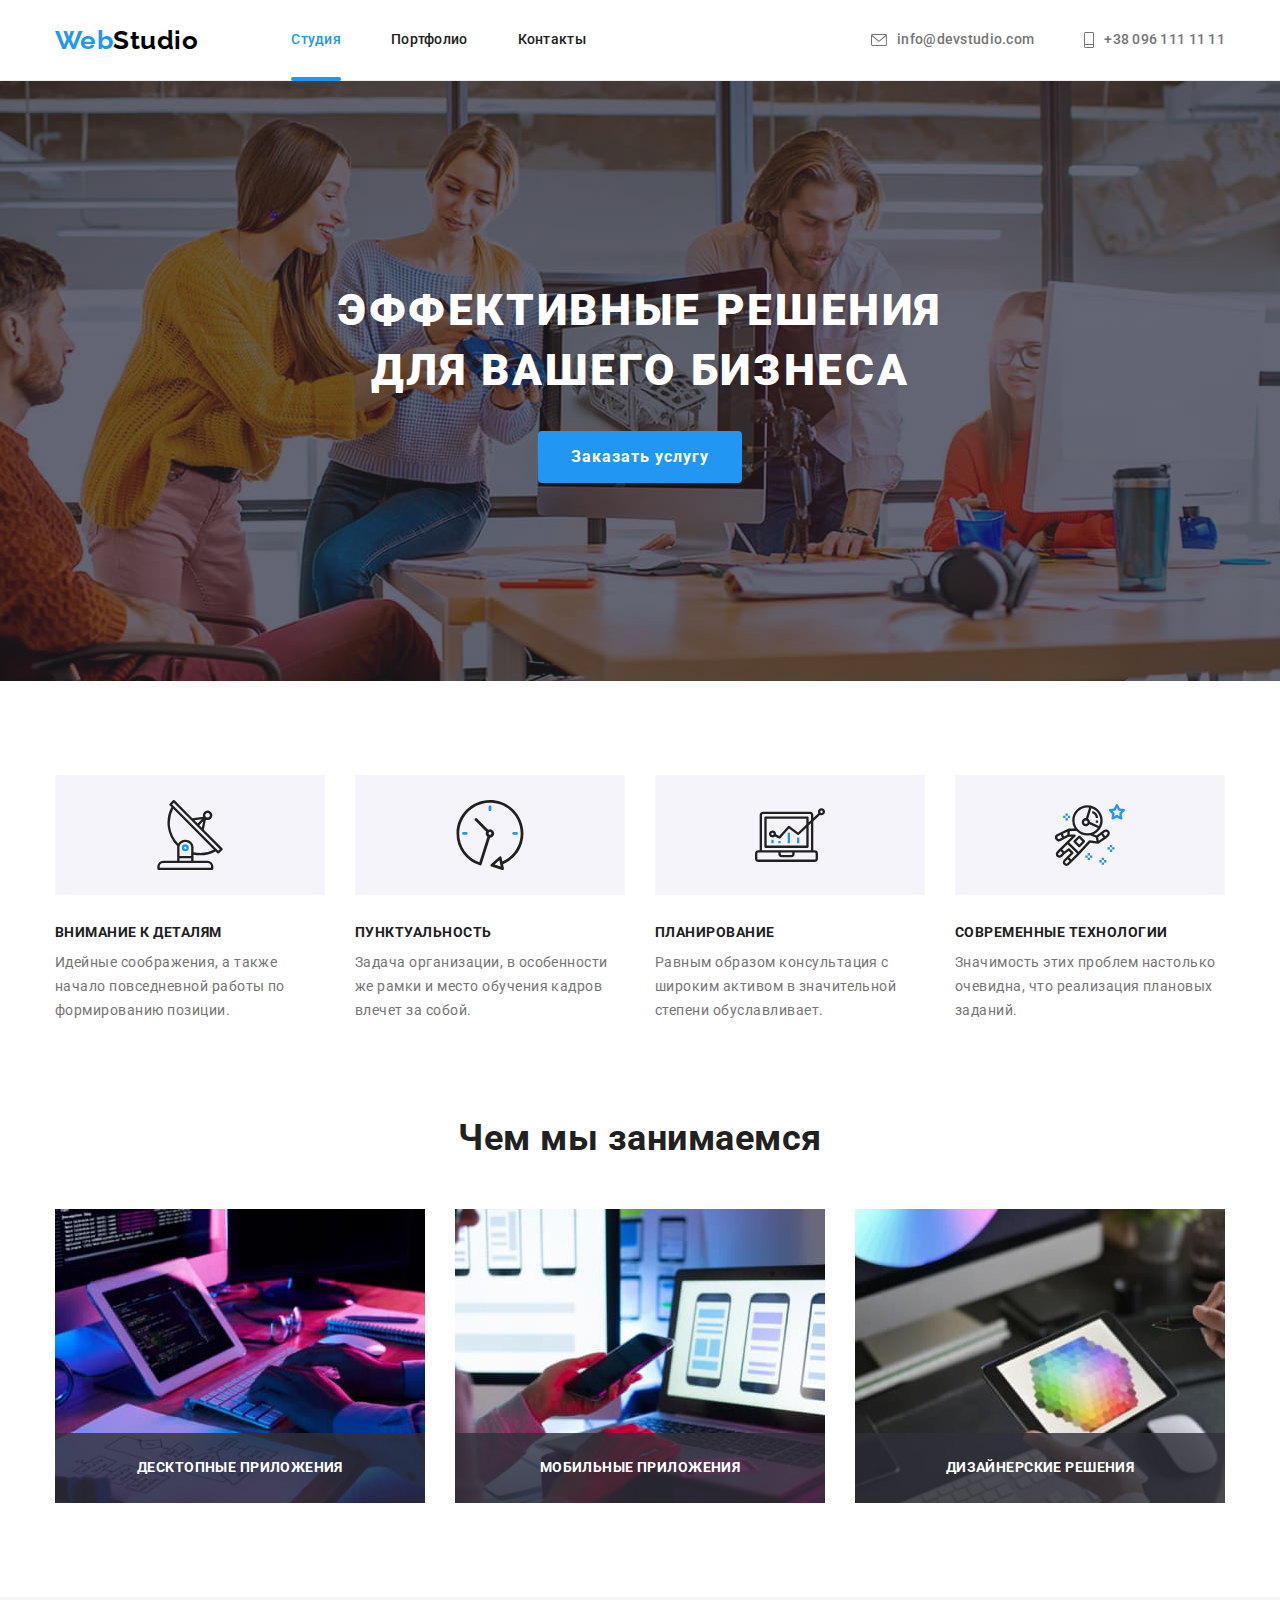
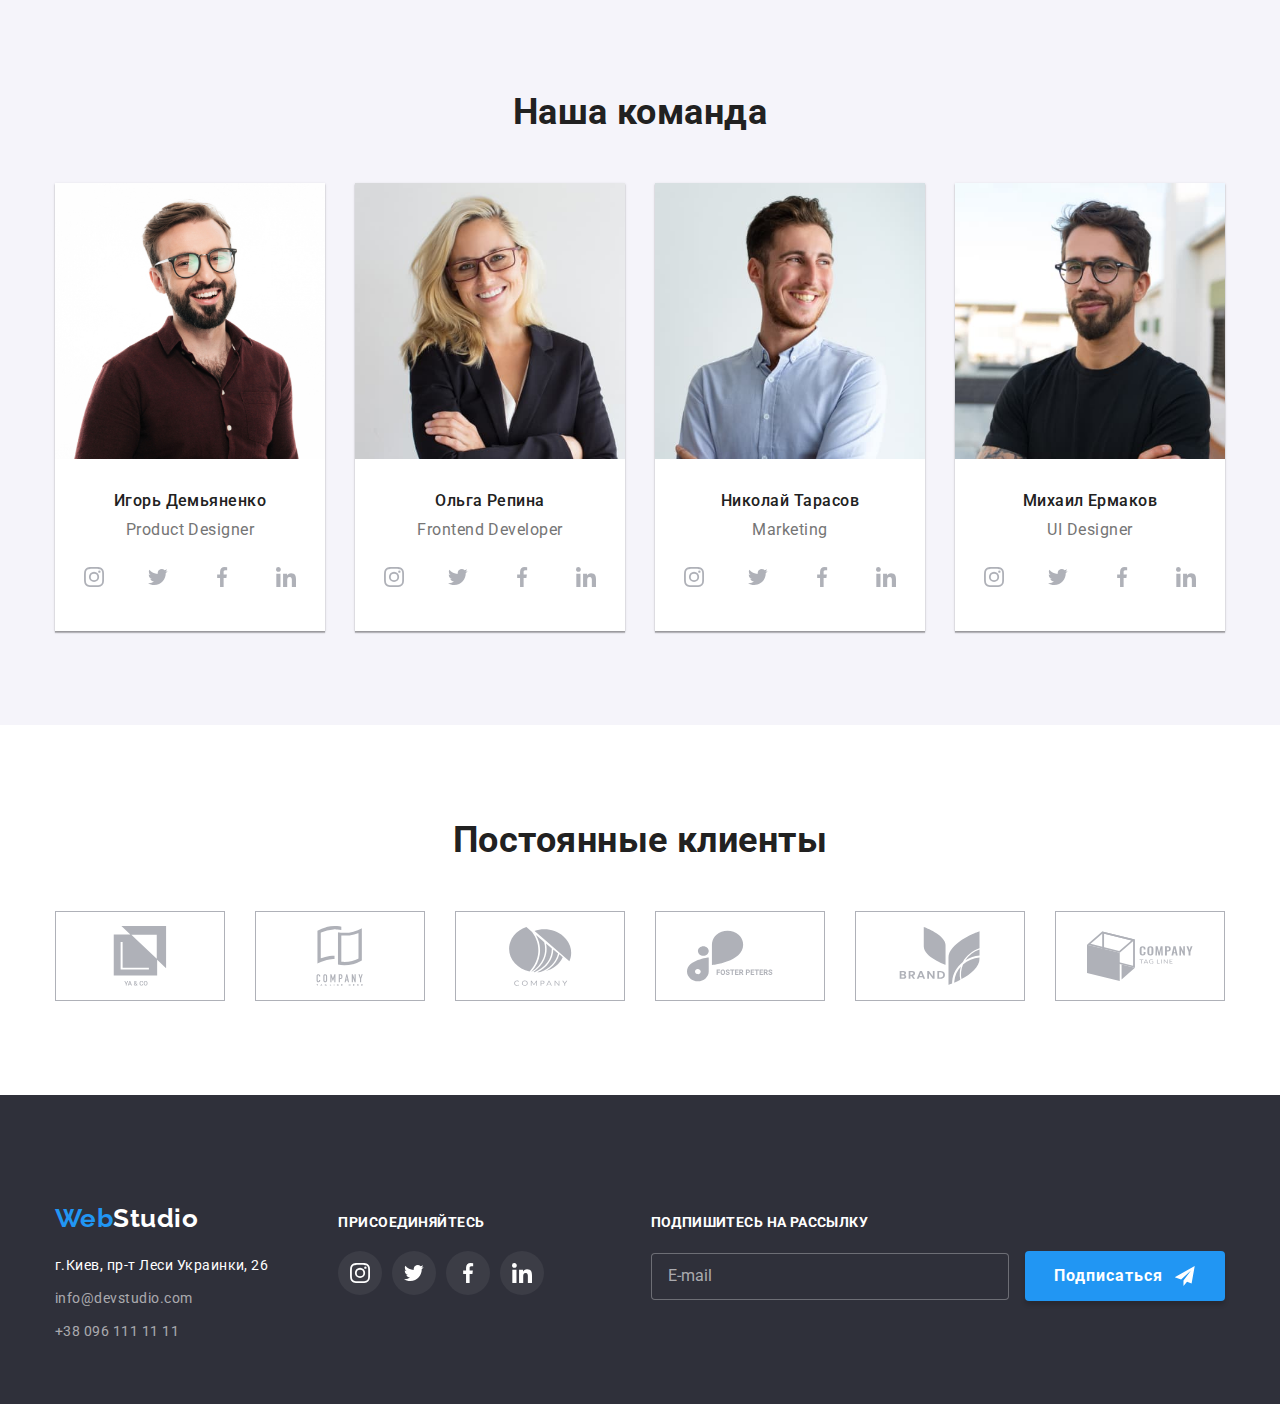
==== commit fee4c7e7: "upd" ====
--- a/index.html
+++ b/index.html
@@ -43,7 +43,7 @@
         </nav>
         <ul class="header-contact header-contack__list list">
           <li class="header-contact__item">
-            <a class="header-contact__link link" href="mailto:info@devstudio.com"
+            <a class="header-contact__link email link" href="mailto:info@devstudio.com"
               ><svg class="header-contact__icon" width="16" height="12">
                 <use href="./images/icons.svg#icon-envelope"></use>
               </svg>
@@ -51,7 +51,7 @@
             >
           </li>
           <li class="header-contact__item">
-            <a class="header-contact__link link" href="tel:+380961111111"
+            <a class="header-contact__link tel link" href="tel:+380961111111"
               ><svg class="header-contact__icon" width="10" height="16">
                 <use href="./images/icons.svg#icon-mobile"></use>
               </svg>
--- a/css/main.min.css
+++ b/css/main.min.css
@@ -1 +1 @@
-:root{--primary-text-color: #212121;--secondary-text-color: #757575;--white-text-color: #ffffff;--accent-color: #2196f3;--black-logo-color: #000000;--footer-text-color: rgba(255, 255, 255, 0.6);--white-background-color: #ffffff;--hero-background-color: #2f303a;--team-background-color: #f5f4fa}body{font-family:"Roboto";letter-spacing:.03em;background-color:var(--white-background-color);color:var(--primary-text-color)}.list{list-style:none}.link{text-decoration:none}h1,h2,h3,h4,h5,h6,p,ul{margin:0;padding:0}img{display:block;width:100%;height:auto}.container{width:100%;margin-left:auto;margin-right:auto}@media screen and (min-width: 480px){.container{padding-left:15px;padding-right:15px}}@media screen and (min-width: 480px){.container{width:480px}}@media screen and (min-width: 768px){.container{width:768px}}@media screen and (min-width: 1200px){.container{width:1200px}}.section-title{font-weight:700;font-size:36px;line-height:1.17;text-align:center;color:var(--primary-text-color)}.logo{font-family:"Raleway";font-weight:700;font-size:26px;line-height:1.19;align-items:center;text-align:center;color:var(--accent-color)}.visually-hidden{position:absolute;width:1px;height:1px;margin:-1px;padding:0;overflow:hidden;border:0;clip:rect(0 0 0 0)}.header{border-bottom:1px solid #ececec}@media screen and (max-width: 767px){.header{padding-top:16px;padding-bottom:16px}}.header__section{display:flex;align-items:center;justify-content:space-between;padding-left:15px;padding-right:15px}@media screen and (max-width: 767px){.header__section{max-width:767px}}.header__nav{display:flex;align-items:center}.header__logo{margin-right:93px}.header__logo--black{color:var(--black-logo-color)}.nav{display:flex}@media screen and (max-width: 767px){.nav{display:none}}.nav__item:not(:last-child){margin-right:50px}.nav__link{display:block;padding-top:32px;padding-bottom:32px;font-weight:500;font-size:14px;line-height:1.14;letter-spacing:.02em;color:var(--primary-text-color);position:relative;transition:color 250ms cubic-bezier(0.4, 0, 0.2, 1)}.nav__link:focus,.nav__link:hover{color:var(--accent-color)}.nav__link--current{color:var(--accent-color)}.nav__link--current::after{position:absolute;display:block;content:"";width:100%;height:4px;border-radius:2px;bottom:-1px;background-color:var(--accent-color)}.header-contact{display:flex}@media screen and (max-width: 767px){.header-contact{display:none}}@media screen and (min-width: 768px)and (max-width: 1199px){.header-contact{flex-direction:column;align-content:center}}.header-contack__list{margin-left:auto}.header-contact__item+.header-contact__item{margin-left:50px}@media screen and (min-width: 768px)and (max-width: 1199px){.header-contact__item+.header-contact__item{margin-left:0px}}@media screen and (min-width: 768px)and (max-width: 1199px){.header-contact__item{margin-left:0px}}.header-contact__link{display:inline-flex;padding:32px 0px 32px;align-items:center;font-weight:500;font-size:14px;line-height:1.14;letter-spacing:.02em;color:var(--secondary-text-color);transition:color 250ms cubic-bezier(0.4, 0, 0.2, 1)}.header-contact__link:hover,.header-contact__link:focus{color:var(--accent-color)}@media screen and (min-width: 768px)and (max-width: 1199px){.header-contact__link{padding:0}}@media screen and (min-width: 768px)and (max-width: 1199px){.header-contact__item:not(:last-child){margin-bottom:10px}}.header-contact__icon{margin-right:10px;fill:currentColor}.mob-menu{width:100vw;height:100vh;position:fixed;background-color:#fff;top:0;right:0;padding:15px 10px 48px 40px;z-index:999}.flex{display:flex;flex-direction:column;justify-content:space-between}.menu-open{display:flex;align-items:center;justify-content:center;width:40px;height:40px;background-color:rgba(0,0,0,0);color:#212121;border:none;margin-left:auto;cursor:pointer}.menu-open:hover,.menu-open:focus{fill:var(--accent-color)}@media screen and (min-width: 768px){.menu-open{display:none}}.menu-close{display:flex;align-items:center;justify-content:center;background-color:rgba(0,0,0,0);color:#212121;border:none;margin-left:auto;cursor:pointer}.menu-close:hover,.menu-close:focus{fill:var(--accent-color)}.mob-menu-list__item:not(:last-child){margin-bottom:32px}.mob-menu-list__link{font-family:Roboto;font-weight:500;font-size:40px;line-height:1.18;letter-spacing:.02em;color:#212121}.mob-menu-list__link:focus,.mob-menu-list__link:hover{color:var(--accent-color)}.mob-menu-list__link--current{color:var(--accent-color)}.mob-menu-list__tell{display:block;margin-bottom:32px;font-family:Roboto;font-style:normal;font-weight:500;font-size:34px;line-height:1.18;letter-spacing:.02em;color:#2196f3}.mob-menu-list__mail{display:block;font-family:Roboto;font-style:normal;font-weight:500;font-size:24px;line-height:1.17;letter-spacing:.02em;color:#757575;margin-bottom:64px}.mob-menu-list__social{display:flex;flex-direction:row;column-gap:20px}.mob-menu-list__social-item{position:relative;font-weight:500;font-size:18px;line-height:1.22;letter-spacing:.02em;color:#2196f3}.mob-menu-list__social-item:not(:first-child)::before{content:"";display:block;position:absolute;top:0;left:-10px;width:1px;height:22px;background-color:rgba(33,33,33,.2)}.mob-menu.is-hidden{opacity:0;visibility:hidden;pointer-events:none}.hero{text-align:center;margin-left:auto;margin-right:auto;background-color:var(--hero-background-color);background-image:linear-gradient(to right, rgba(47, 48, 58, 0.4), rgba(47, 48, 58, 0.4)),url("../img/hero-mobile.jpg");background-repeat:no-repeat;background-size:cover;background-position:center;height:400px;padding-top:118px;padding-bottom:0px}@media screen and (min-device-pixel-ratio: 2),screen and (min-resolution: 192dpi),screen and (min-resolution: 2dppx){.hero{background-image:linear-gradient(to right, rgba(47, 48, 58, 0.4), rgba(47, 48, 58, 0.4)),url(../images/hero-mobile2x.jpg)}}@media screen and (min-width: 768px){.hero{background-image:linear-gradient(to right, rgba(47, 48, 58, 0.4), rgba(47, 48, 58, 0.4)),url("../images/hero-tablet.jpg")}}@media screen and (min-width: 768px)and (min-device-pixel-ratio: 2),screen and (min-width: 768px)and (min-resolution: 192dpi),screen and (min-width: 768px)and (min-resolution: 2dppx){.hero{background-image:linear-gradient(to right, rgba(47, 48, 58, 0.4), rgba(47, 48, 58, 0.4)),url("../images/hero-tablet2x.jpg")}}@media screen and (min-width: 1200px){.hero{background-image:linear-gradient(to right, rgba(47, 48, 58, 0.4), rgba(47, 48, 58, 0.4)),url("../images/hero-desctop.jpg")}}@media screen and (min-width: 1200px)and (min-device-pixel-ratio: 2),screen and (min-width: 1200px)and (min-resolution: 192dpi),screen and (min-width: 1200px)and (min-resolution: 2dppx){.hero{background-image:linear-gradient(to right, rgba(47, 48, 58, 0.4), rgba(47, 48, 58, 0.4)),url("../images/hero-desctop2x.jpg")}}@media screen and (min-width: 1200px){.hero{max-width:1600px;height:600px;padding-top:200px}}.hero__title{padding:0;margin-bottom:30px;margin-left:auto;margin-right:auto;max-width:250px;font-weight:900;font-size:18px;line-height:1.62;letter-spacing:.06em;text-transform:uppercase;color:var(--white-text-color)}@media screen and (min-width: 480px){.hero__title{font-size:26px;max-width:360px}}@media screen and (min-width: 1200px){.hero__title{font-size:44px;max-width:360px;line-height:1.36;max-width:696px;margin-left:auto;margin-right:auto}}.hero__btn{display:inline-block;min-width:140px;border-radius:4px;border:1px solid rgba(0,0,0,0);padding:7px;background-color:var(--accent-color);color:var(--white-text-color);font-family:"Roboto";font-weight:700;font-size:12px;line-height:1.87;align-items:center;text-align:center;letter-spacing:.06em;cursor:pointer;transition:background-color 250ms cubic-bezier(0.4, 0, 0.2, 1),color 250ms cubic-bezier(0.4, 0, 0.2, 1)}.hero__btn:hover,.hero__btn:focus{background-color:#188ce8;box-shadow:rgba(0,0,0,.25)}@media screen and (min-width: 480px){.hero__btn{padding:10px 32px;font-size:16px;min-width:200px}}.features{padding-top:60px;padding-bottom:60px}@media screen and (min-width: 1200px){.features{padding-top:94px;padding-bottom:94px}}@media screen and (max-width: 479px){.features{padding-left:15px;padding-right:15px}}.features-flex{display:flex;flex-wrap:wrap}.features-list{justify-content:center;grid-gap:30px}@media screen and (min-width: 480px){.features-list__item{width:450px}}@media screen and (min-width: 768px){.features-list__item{width:354px}}@media screen and (min-width: 1200px){.features-list__item{width:270px}}.features-list__icon-fon{display:flex;height:120px;align-items:center;justify-content:center;flex-direction:column;margin-bottom:30px;background-color:var(--team-background-color)}@media screen and (min-width: 480px){.features-list__icon-fon{width:450px}}@media screen and (min-width: 768px){.features-list__icon-fon{width:354px}}@media screen and (min-width: 1200px){.features-list__icon-fon{width:270px}}.features-list__icon{align-items:center}.features-list__title{margin-bottom:10px;font-weight:700;font-size:14px;line-height:1.14;text-transform:uppercase;text-align:center}@media screen and (min-width: 768px){.features-list__title{text-align:left}}.features-list__text{font-size:14px;line-height:1.71;color:var(--secondary-text-color)}.work{padding-bottom:94px;display:none}@media screen and (min-width: 1200px){.work{display:block}}.work__title{margin-bottom:50px}.work-list{display:flex;justify-content:center;align-items:center;grid-gap:30px}.work-list__item{position:relative}.work-list__text{width:100%;position:absolute;bottom:0;left:0;padding:27px 0px;font-weight:bold;font-size:14px;line-height:1.14;text-align:center;text-transform:uppercase;color:var(--white-text-color);background-color:rgba(47,48,58,.8)}.team{padding-top:60px;padding-bottom:60px;background-color:var(--team-background-color)}@media screen and (min-width: 1200px){.team{padding-top:94px;padding-bottom:94px}}.team__title{margin-bottom:30px;font-weight:700;font-size:28px;line-height:1.17;text-align:center}@media screen and (min-width: 1200px){.team__title{margin-bottom:50px;font-size:36px}}.team-list{display:flex;flex-wrap:wrap;justify-content:center;align-items:center;grid-gap:30px}.team-list__item{box-shadow:0px 1px 3px rgba(0,0,0,.12),0px 1px 1px rgba(0,0,0,.14),0px 2px 1px rgba(0,0,0,.2);background-color:var(--white-background-color)}@media screen and (max-width: 479px){.team-list__item{width:270px}}@media screen and (min-width: 480px){.team-list__item{width:450px}}@media screen and (min-width: 768px){.team-list__item{width:354px}}@media screen and (min-width: 1200px){.team-list__item{width:270px}}.team-list__workers{padding:30px 0px}.team-list__worker{font-weight:500;font-size:16px;line-height:1.19;text-align:center}.team-list__profession{margin-top:10px;font-size:16px;line-height:1.19;text-align:center;color:var(--secondary-text-color)}.team-list__social-list{display:flex;justify-content:center;align-items:center;padding:0px 32px;margin-top:16px;list-style:none;gap:10px}.team-list__social-item{width:44px;height:44px}.team-list__social-link{display:block;width:44px;height:44px;border-radius:50%;color:#afb1b8;background-color:#fff;transition:background-color 250ms cubic-bezier(0.4, 0, 0.2, 1),color 250ms cubic-bezier(0.4, 0, 0.2, 1)}.team-list__social-link:hover,.team-list__social-link:focus{color:#fff;background-color:var(--accent-color)}.team-list__social-icon{margin:12px 0px 0px 12px;fill:currentColor}.client{padding-top:60px;padding-bottom:60px}@media screen and (min-width: 1200px){.client{padding-top:94px;padding-bottom:94px}}.client__title{margin-bottom:30px;font-weight:700;font-size:28px;line-height:1.17;text-align:center}@media screen and (min-width: 1200px){.client__title{margin-bottom:50px;font-size:36px}}.client__list{justify-content:center;align-items:center;grid-gap:30px}.customers{display:flex;flex-wrap:wrap}@media screen and (min-width: 1200px){.customers{flex-wrap:nowrap}}.customers__item{height:90px;transition:border-color 250ms cubic-bezier(0.4, 0, 0.2, 1),color 250ms cubic-bezier(0.4, 0, 0.2, 1)}.customers__item:focus,.customers__item:hover{color:var(--accent-color);border-color:var(--accent-color)}@media screen and (max-width: 767px){.customers__item{width:210px}}@media screen and (min-width: 768px){.customers__item{width:226px}}@media screen and (min-width: 1200px){.customers__item{width:170px}}.customers__link{display:flex;justify-content:center;align-items:center;border:1px solid #afb1b8;color:#afb1b8;background-color:#fff;padding:16px 32px;transition:border-color 250ms cubic-bezier(0.4, 0, 0.2, 1),color 250ms cubic-bezier(0.4, 0, 0.2, 1)}.customers__link:focus,.customers__link:hover{color:var(--accent-color);border-color:var(--accent-color)}@media screen and (min-width: 1200px){.customers__link{width:170px}}.customers__icon{fill:currentColor}.footer{text-align:center;padding:60px 0px;background-color:var(--hero-background-color)}.footer__flex{display:block;margin:0;padding:0px;list-style:none}@media(min-width: 768px){.footer__flex{display:flex;justify-content:center;flex-wrap:wrap;gap:30px 165px}}@media(min-width: 1200px){.footer__flex{display:flex;justify-content:center;text-align:left;gap:70px}}.footer__logo--white{color:var(--white-text-color)}.footer-contact{margin-top:20px}.footer-contact__address{color:var(--white-text-color)}.footer-contact__item{margin-top:9px}.footer-contact__link{font-style:normal;font-size:14px;line-height:1.71;color:var(--footer-text-color);transition:color 250ms cubic-bezier(0.4, 0, 0.2, 1)}.footer-contact__link:hover,.footer-contact__link:focus{color:var(--accent-color)}.social-section{display:block;margin-top:60px;text-align:center}@media(min-width: 768px){.social-section{margin-top:0px}}.social-section__text{padding:20px 0px 10px 0px;margin-bottom:20px;font-weight:700;font-size:14px;line-height:1.14px;text-transform:uppercase;color:var(--white-text-color)}@media(min-width: 768px){.social-section__text{padding-bottom:10px}}@media(min-width: 1200px){.social-section__text{text-align:left}}.footer-list{display:flex;justify-content:space-between;justify-content:center;padding:0;margin-top:0;list-style:none}.footer-list__item{width:44px;height:44px;margin-right:10px}.footer-list__link{display:flex;width:44px;height:44px;border-radius:50%;color:#fff;background-color:rgba(255,255,255,.062745098);transition:background-color 250ms cubic-bezier(0.4, 0, 0.2, 1),color 250ms cubic-bezier(0.4, 0, 0.2, 1)}.footer-list__link:hover,.footer-list__link:focus{color:#fff;background-color:var(--accent-color)}.footer-list__icon{margin:12px 0px 0px 12px;fill:currentColor}.footer-submit{margin-top:60px}@media(min-width: 768px){.footer-submit{margin-top:0px;padding:0}}@media(min-width: 1200px){.footer-submit{margin-left:23px}}.footer-submit__text{padding:20px 0px 10px 0px;margin-bottom:20px;font-weight:700;font-size:14px;line-height:1.14px;text-transform:uppercase;color:var(--white-text-color)}.footer-submit__input{margin-bottom:20px;width:100%;margin:0;padding:13px 16px;border-radius:4px;border:1px solid rgba(255,255,255,.3);background-color:var(--hero-background-color);color:var(--white-text-color)}.footer-submit__input::placeholder{font-size:16px;line-height:1.25;color:rgba(255,255,255,.6)}@media(min-width: 1200px){.footer-submit__input{width:358px;margin-right:12px}}.footer-submit__btn{display:inline-flex;align-items:center;justify-content:center;border:none;margin-top:20px;padding:8px 29px;border-radius:4px;background-color:var(--accent-color);box-shadow:0px 4px 4px rgba(0,0,0,.15);color:var(--white-text-color);font-family:"Roboto";font-style:normal;font-weight:700;font-size:16px;line-height:1.87;letter-spacing:.06em;cursor:pointer;min-height:43px}@media(min-width: 1200px){.footer-submit__btn{margin-top:0px}}.button-submit__icon{margin-left:10px;width:24px;height:20px;fill:#fff}.portfolio-section{padding-top:60px;padding-bottom:60px}@media screen and (min-width: 1200px){.portfolio-section{padding-top:94px;padding-bottom:94px}}@media screen and (max-width: 479px){.portfolio-section{padding-left:15px;padding-right:15px}}.portfolio-btn-list{display:flex;flex-wrap:wrap;justify-content:flex-start;margin-bottom:40px;grid-gap:8px;grid-row-gap:15px}@media(min-width: 768px){.portfolio-btn-list{justify-content:center;margin-bottom:30px}}@media(min-width: 1200px){.portfolio-btn-list{margin-bottom:50px}}.portfolio-item:hover .portfolio-overlay{transform:translateY(0)}.portfolio-description{position:relative;overflow:hidden}.portfolio-overlay{position:absolute;display:inline-block;content:"";width:100%;height:100%;top:0;left:0;background-color:rgba(33,150,243,.9);transform:translateY(100%);transition:transform 250ms cubic-bezier(0.4, 0, 0.2, 1)}.portfolio-description-text{position:absolute;top:0;left:0;padding:63px 24px;font-size:18px;line-height:1.56;color:var(--white-text-color)}.portfolio-btn{display:inline-block;min-width:73px;border-radius:4px;border:1px solid rgba(0,0,0,0);padding:6px 22px;font-family:"Roboto";font-weight:500;font-size:16px;line-height:1.63;letter-spacing:.03em;text-align:center;background-color:var(--team-background-color);color:var(--primary-text-color);cursor:pointer;transition:background-color 250ms cubic-bezier(0.4, 0, 0.2, 1),color 250ms cubic-bezier(0.4, 0, 0.2, 1),box-shadow 250ms cubic-bezier(0.4, 0, 0.2, 1)}.portfolio-btn:hover,.portfolio-btn:focus{background-color:var(--accent-color);color:var(--white-text-color);box-shadow:0px 3px 1px rgba(0,0,0,.1),0px 1px 2px rgba(0,0,0,.08),0px 2px 2px rgba(0,0,0,.12)}.portfolio-list{display:grid;grid-template-columns:auto;gap:30px 30px;align-items:stretch}@media screen and (min-width: 480px){.portfolio-list{grid-template-columns:auto}}@media screen and (min-width: 768px){.portfolio-list{grid-template-columns:auto auto}}@media screen and (min-width: 1200px){.portfolio-list{grid-template-columns:auto auto auto}}.portfolio-item{transition:box-shadow 250ms cubic-bezier(0.4, 0, 0.2, 1)}.portfolio-item:hover,.portfolio-item:focus{box-shadow:0px 3px 1px rgba(0,0,0,.1),0px 1px 2px rgba(0,0,0,.08),0px 2px 2px rgba(0,0,0,.12)}.portfolio-border{border:1px solid #eee;border-top:rgba(0,0,0,0);padding:20px 24px}.portfolio-list-title{font-weight:700;font-size:18px;line-height:2;letter-spacing:.06em}.portfolio-list-text{margin-top:4px;font-size:16px;line-height:1.87;color:var(--secondary-text-color)}.backdrop{position:fixed;display:flex;align-items:center;justify-content:center;width:100vw;height:100vh;background-color:rgba(0,0,0,.2);top:0;transition:opacity 250ms cubic-bezier(0.4, 0, 0.2, 1),visibility 250ms cubic-bezier(0.4, 0, 0.2, 1)}.backdrop.is-hidden{opacity:0;visibility:hidden;pointer-events:none}.backdrop.is-hidden .modal{transform:scale(2)}.modal{width:320px;min-height:581px;background-color:#fff;position:relative;transform:scale(1);transition:transform 250ms cubic-bezier(0.4, 0, 0.2, 1)}@media screen and (min-width: 480px){.modal{width:450px;min-height:609px}}@media screen and (min-width: 1200px){.modal{width:528px;min-height:581px}}.modal-icon{fill:var(--black-logo-color);transition:fill 250ms cubic-bezier(0.4, 0, 0.2, 1)}.close-btn{position:absolute;display:flex;align-items:center;justify-content:center;right:8px;top:8px;background-color:rgba(0,0,0,0);border-radius:50%;width:30px;height:30px;border:1px solid rgba(0,0,0,.1);cursor:pointer}.close-btn:hover .modal-icon{fill:var(--accent-color)}.form{margin-left:auto;margin-right:auto;padding:40px}@media screen and (min-width: 480px){.form{width:450px}}@media screen and (min-width: 1200px){.form{width:528px}}.form-title{display:block;font-weight:700;font-size:20px;line-height:1.15;text-align:center}.top-title{margin-top:12px}.form-field{position:relative;display:flex;flex-direction:column;margin-bottom:10px}.form-label,.comment-label{font-size:12px;line-height:1.16;letter-spacing:.01em;color:var(--secondary-text-color);margin-bottom:4px}.form-input{width:100%;margin:0;padding:11px 42px;border:1px solid rgba(33,33,33,.2);border-radius:4px;outline:none;transition:border-color 250ms cubic-bezier(0.4, 0, 0.2, 1)}.form-input:focus{border-color:var(--accent-color)}.form-input:focus~.input-icon{fill:var(--accent-color)}.input-icon{position:absolute;top:50%;left:15px;transform:translateY(25%);display:inline-block;width:12px;height:12px;transition:fill 250ms cubic-bezier(0.4, 0, 0.2, 1)}textarea{resize:none;border:1px solid rgba(33,33,33,.2);border-radius:4px;padding:12px 16px;font-size:12px;line-height:1.17;letter-spacing:.01em;height:120px;outline:none;transition:border-color 250ms cubic-bezier(0.4, 0, 0.2, 1)}textarea:focus{border-color:var(--accent-color)}.comment::placeholder{font-size:12px;line-height:1.17;letter-spacing:.01em;color:#757575}.form-field-chek{padding-left:0px;margin-top:25px;margin-bottom:30px}@media screen and (min-width: 1200px){.form-field-chek{padding-left:14px}}.icon-chek{display:inline-block;width:16px;height:15px;border:2px solid #212121;border-radius:2px;margin-right:7px}.form-checkbox{position:absolute;width:1px;height:1px;margin:-1px;padding:0;overflow:hidden;border:0;clip:rect(0 0 0 0)}.form-checkbox:checked+.icon-chek{background-image:url(../images/icon-check.svg);background-position:center;background-repeat:no-repeat;background-color:var(--accent-color);background-origin:border-box;border-color:var(--accent-color)}.policy-label{position:relative;display:flex;align-items:center;font-size:11px;line-height:1.14;color:var(--secondary-text-color)}@media screen and (max-width: 479px){.policy-label{font-size:10px;line-height:1.11}}@media screen and (min-width: 1200px){.policy-label{font-size:14px;line-height:1.71}}.policy-link{margin-left:3px;color:#2196f3}@media screen and (max-width: 479px){.policy-link{position:absolute;top:18px;left:21px}}.form-btn{display:flex;align-items:center;justify-content:center;margin:0 auto;padding:10px 56px;border:none;border-radius:4px;text-align:center;text-decoration:none;font-family:"Roboto";font-style:normal;font-weight:700;font-size:16px;line-height:1.87;letter-spacing:.06em;cursor:pointer;background-color:var(--accent-color);box-shadow:0px 4px 4px rgba(0,0,0,.15);color:var(--white-text-color);transition:background-color 250ms cubic-bezier(0.4, 0, 0.2, 1)}.form-btn:focus,.form-btn:hover{background-color:#188ce8}/*# sourceMappingURL=main.min.css.map */+:root{--primary-text-color: #212121;--secondary-text-color: #757575;--white-text-color: #ffffff;--accent-color: #2196f3;--black-logo-color: #000000;--footer-text-color: rgba(255, 255, 255, 0.6);--white-background-color: #ffffff;--hero-background-color: #2f303a;--team-background-color: #f5f4fa}body{font-family:"Roboto";letter-spacing:.03em;background-color:var(--white-background-color);color:var(--primary-text-color)}.list{list-style:none}.link{text-decoration:none}h1,h2,h3,h4,h5,h6,p,ul{margin:0;padding:0}img{display:block;width:100%;height:auto}.container{width:100%;margin-left:auto;margin-right:auto}@media screen and (min-width: 480px){.container{padding-left:15px;padding-right:15px}}@media screen and (min-width: 480px){.container{width:480px}}@media screen and (min-width: 768px){.container{width:768px}}@media screen and (min-width: 1200px){.container{width:1200px}}.section-title{font-weight:700;font-size:36px;line-height:1.17;text-align:center;color:var(--primary-text-color)}.logo{font-family:"Raleway";font-weight:700;font-size:26px;line-height:1.19;align-items:center;text-align:center;color:var(--accent-color)}.visually-hidden{position:absolute;width:1px;height:1px;margin:-1px;padding:0;overflow:hidden;border:0;clip:rect(0 0 0 0)}.header{border-bottom:1px solid #ececec}@media screen and (max-width: 767px){.header{padding-top:16px;padding-bottom:16px}}.header__section{display:flex;align-items:center;justify-content:space-between;padding-left:15px;padding-right:15px}@media screen and (max-width: 767px){.header__section{max-width:767px}}.header__nav{display:flex;align-items:center}.header__logo{margin-right:93px;padding-bottom:24px;padding-top:24px}.header__logo--black{color:var(--black-logo-color)}.nav{display:flex}@media screen and (max-width: 767px){.nav{display:none}}.nav__item:not(:last-child){margin-right:50px}.nav__link{display:block;padding-top:32px;padding-bottom:32px;font-weight:500;font-size:14px;line-height:1.14;letter-spacing:.02em;color:var(--primary-text-color);position:relative;transition:color 250ms cubic-bezier(0.4, 0, 0.2, 1)}.nav__link:focus,.nav__link:hover{color:var(--accent-color)}.nav__link--current{color:var(--accent-color)}.nav__link--current::after{position:absolute;display:block;content:"";width:100%;height:4px;border-radius:2px;bottom:-1px;background-color:var(--accent-color)}.header-contact{display:flex}@media screen and (max-width: 767px){.header-contact{display:none}}@media screen and (min-width: 768px)and (max-width: 1199px){.header-contact{flex-direction:column;align-content:center}}.header-contack__list{margin-left:auto}.header-contact__item+.header-contact__item{margin-left:50px}@media screen and (min-width: 768px)and (max-width: 1199px){.header-contact__item+.header-contact__item{margin-left:0px}}@media screen and (min-width: 768px)and (max-width: 1199px){.header-contact__item{margin-left:0px}}.header-contact__link{display:inline-flex;padding:32px 0px 32px;align-items:center;font-weight:500;font-size:14px;line-height:1.14;letter-spacing:.02em;color:var(--secondary-text-color);transition:color 250ms cubic-bezier(0.4, 0, 0.2, 1)}.header-contact__link:hover,.header-contact__link:focus{color:var(--accent-color)}@media screen and (min-width: 768px)and (max-width: 1199px){.header-contact__link{padding:0}}@media screen and (min-width: 768px)and (max-width: 1199px){.header-contact__link.email{padding-top:24px}.header-contact__link.tel{padding-bottom:24px}}@media screen and (min-width: 768px)and (max-width: 1199px){.header-contact__item:not(:last-child){margin-bottom:10px}}.header-contact__icon{margin-right:10px;fill:currentColor}.mob-menu{width:100vw;height:100vh;position:fixed;background-color:#fff;top:0;right:0;padding:15px 10px 48px 40px;z-index:999;transition:all 250ms cubic-bezier(0.4, 0, 0.2, 1)}.flex{display:flex;flex-direction:column;justify-content:space-between}.menu-open{display:flex;align-items:center;justify-content:center;width:40px;height:40px;background-color:rgba(0,0,0,0);color:#212121;border:none;margin-left:auto;cursor:pointer}.menu-open:hover,.menu-open:focus{fill:var(--accent-color)}@media screen and (min-width: 768px){.menu-open{display:none}}.menu-close{display:flex;align-items:center;justify-content:center;background-color:rgba(0,0,0,0);color:#212121;border:none;margin-left:auto;cursor:pointer}.menu-close:hover,.menu-close:focus{fill:var(--accent-color)}.mob-menu-list__item:not(:last-child){margin-bottom:32px}.mob-menu-list__link{font-family:Roboto;font-weight:500;font-size:40px;line-height:1.18;letter-spacing:.02em;color:#212121;transition:250ms cubic-bezier(0.4, 0, 0.2, 1)}.mob-menu-list__link:focus,.mob-menu-list__link:hover{color:var(--accent-color)}.mob-menu-list__link--current{color:var(--accent-color)}.mob-menu-list__tell{display:block;margin-bottom:32px;font-family:Roboto;font-style:normal;font-weight:500;font-size:34px;line-height:1.18;letter-spacing:.02em;color:#2196f3}.mob-menu-list__mail{display:block;font-family:Roboto;font-style:normal;font-weight:500;font-size:24px;line-height:1.17;letter-spacing:.02em;color:#757575;margin-bottom:64px}.mob-menu-list__social{display:flex;flex-direction:row;column-gap:20px}.mob-menu-list__social-item{position:relative;font-weight:500;font-size:18px;line-height:1.22;letter-spacing:.02em;color:#2196f3}.mob-menu-list__social-item:not(:last-child){border-width:0 1px 0 0;border-style:solid;border-color:rgba(33,33,33,.2)}.mob-menu.is-hidden{opacity:0;visibility:hidden;pointer-events:none;transition:opacity 250ms cubic-bezier(0.4, 0, 0.2, 1),visibility 250ms cubic-bezier(0.4, 0, 0.2, 1)}.hero{text-align:center;margin-left:auto;margin-right:auto;background-color:var(--hero-background-color);background-image:linear-gradient(to right, rgba(47, 48, 58, 0.4), rgba(47, 48, 58, 0.4)),url("../img/hero-mobile.jpg");background-repeat:no-repeat;background-size:cover;background-position:center;height:400px;padding-top:117px;padding-bottom:117px}@media screen and (min-device-pixel-ratio: 2),screen and (min-resolution: 192dpi),screen and (min-resolution: 2dppx){.hero{background-image:linear-gradient(to right, rgba(47, 48, 58, 0.4), rgba(47, 48, 58, 0.4)),url(../images/hero-mobile2x.jpg)}}@media screen and (min-width: 768px){.hero{background-image:linear-gradient(to right, rgba(47, 48, 58, 0.4), rgba(47, 48, 58, 0.4)),url("../images/hero-tablet.jpg")}}@media screen and (min-width: 768px)and (min-device-pixel-ratio: 2),screen and (min-width: 768px)and (min-resolution: 192dpi),screen and (min-width: 768px)and (min-resolution: 2dppx){.hero{background-image:linear-gradient(to right, rgba(47, 48, 58, 0.4), rgba(47, 48, 58, 0.4)),url("../images/hero-tablet2x.jpg")}}@media screen and (min-width: 1200px){.hero{background-image:linear-gradient(to right, rgba(47, 48, 58, 0.4), rgba(47, 48, 58, 0.4)),url("../images/hero-desctop.jpg")}}@media screen and (min-width: 1200px)and (min-device-pixel-ratio: 2),screen and (min-width: 1200px)and (min-resolution: 192dpi),screen and (min-width: 1200px)and (min-resolution: 2dppx){.hero{background-image:linear-gradient(to right, rgba(47, 48, 58, 0.4), rgba(47, 48, 58, 0.4)),url("../images/hero-desctop2x.jpg")}}@media screen and (min-width: 1200px){.hero{max-width:1600px;height:600px;padding:200px 0}}.hero__title{padding:0;margin-bottom:30px;margin-left:auto;margin-right:auto;max-width:250px;font-weight:900;font-size:18px;line-height:1.62;letter-spacing:.06em;text-transform:uppercase;color:var(--white-text-color)}@media screen and (min-width: 480px){.hero__title{font-size:26px;max-width:360px}}@media screen and (min-width: 1200px){.hero__title{font-size:44px;max-width:360px;line-height:1.36;max-width:696px;margin-left:auto;margin-right:auto}}.hero__btn{display:inline-block;min-width:140px;border-radius:4px;border:1px solid rgba(0,0,0,0);padding:7px;background-color:var(--accent-color);color:var(--white-text-color);font-family:"Roboto";font-weight:700;font-size:12px;line-height:1.87;align-items:center;text-align:center;letter-spacing:.06em;cursor:pointer;transition:background-color 250ms cubic-bezier(0.4, 0, 0.2, 1),color 250ms cubic-bezier(0.4, 0, 0.2, 1)}.hero__btn:hover,.hero__btn:focus{background-color:#188ce8;box-shadow:rgba(0,0,0,.25)}@media screen and (min-width: 480px){.hero__btn{padding:10px 32px;font-size:16px;min-width:200px}}@media screen and (min-width: 180px){.hero__btn{padding:10px 32px;font-size:16px;min-width:200px}}.features{padding-top:60px;padding-bottom:60px}@media screen and (min-width: 1200px){.features{padding-top:94px;padding-bottom:94px}}@media screen and (max-width: 479px){.features{padding-left:15px;padding-right:15px}}@media screen and (min-width: 768px){.features-flex{display:flex;flex-wrap:wrap}}@media screen and (min-width: 1200px){.features-flex{display:flex;flex-wrap:wrap}}.features-list{justify-content:center;grid-gap:30px}@media screen and (min-width: 480px){.features-list__item{width:450px}}@media screen and (min-width: 768px){.features-list__item{width:354px}}@media screen and (min-width: 1200px){.features-list__item{width:270px}}.features-list__icon-fon{display:flex;height:120px;align-items:center;justify-content:center;flex-direction:column;margin-bottom:30px;background-color:var(--team-background-color)}@media screen and (min-width: 480px){.features-list__icon-fon{width:450px}}@media screen and (min-width: 768px){.features-list__icon-fon{width:354px}}@media screen and (min-width: 1200px){.features-list__icon-fon{width:270px}}.features-list__icon{align-items:center}.features-list__title{margin-bottom:10px;font-weight:700;font-size:14px;line-height:1.14;text-transform:uppercase;text-align:center}@media screen and (min-width: 768px){.features-list__title{text-align:left}}.features-list__text{font-size:14px;line-height:1.71;color:var(--secondary-text-color)}.work{padding-bottom:94px;display:none}@media screen and (min-width: 1200px){.work{display:block}}.work__title{margin-bottom:50px}.work-list{display:flex;justify-content:center;align-items:center;grid-gap:30px}.work-list__item{position:relative}.work-list__text{display:flex;position:absolute;min-height:70px;width:370px;color:#fff;background-color:rgba(47,48,58,.8);bottom:0;left:0;align-items:center;justify-content:center;font-family:"Roboto";font-weight:700;font-size:14px;line-height:1.14;letter-spacing:.03em;text-transform:uppercase}.team{padding-top:60px;padding-bottom:60px;background-color:var(--team-background-color)}@media screen and (min-width: 1200px){.team{padding-top:94px;padding-bottom:94px}}.team__title{margin-bottom:30px;font-weight:700;font-size:28px;line-height:1.17;text-align:center}@media screen and (min-width: 1200px){.team__title{margin-bottom:50px;font-size:36px}}.team-list{display:flex;flex-wrap:wrap;justify-content:center;align-items:center;grid-gap:30px}@media screen and (min-width: 768px)and (max-width: 1199px){.team-list{grid-template-columns:repeat(2, 1fr);grid-auto-rows:minmax(auto, auto);grid-gap:30px}}@media screen and (min-width: 1200px){.team-list{grid-template-columns:repeat(4, 1fr);grid-auto-rows:minmax(auto, auto);grid-gap:30px}}.team-list__item{box-shadow:0px 1px 3px rgba(0,0,0,.12),0px 1px 1px rgba(0,0,0,.14),0px 2px 1px rgba(0,0,0,.2);background-color:var(--white-background-color)}@media screen and (max-width: 479px){.team-list__item{width:270px}}@media screen and (min-width: 480px){.team-list__item{width:450px}}@media screen and (min-width: 768px){.team-list__item{width:354px}}@media screen and (min-width: 1200px){.team-list__item{width:270px}}.team-list__workers{padding:32px 0px}.team-list__worker{font-weight:500;font-size:16px;line-height:1.19;text-align:center}.team-list__profession{margin-top:10px;font-size:16px;line-height:1.19;text-align:center;color:var(--secondary-text-color)}.team-list__social-list{display:flex;justify-content:center;align-items:center;margin-top:16px;list-style:none;gap:10px}.team-list__social-item{width:44px;height:44px}.team-list__social-link{display:flex;align-items:center;justify-content:center;outline:rgba(0,0,0,0);width:44px;height:44px;fill:#afb1b8;border-radius:50%;box-shadow:none;transition:background-color 250ms cubic-bezier(0.4, 0, 0.2, 1),color 250ms cubic-bezier(0.4, 0, 0.2, 1);transition:box-shadow 250ms cubic-bezier(0.4, 0, 0.2, 1),color 250ms cubic-bezier(0.4, 0, 0.2, 1)}.team-list__social-link:hover,.team-list__social-link:focus{background-color:#2196f3;box-shadow:0px 3px 2px rgba(0,0,100,.1),0px 2px 4px rgba(0,0,100,.08),0px 4px 4px rgba(0,0,100,.12)}.team-list__social-icon{width:20px;height:20px;fill:#afb1b8;transition:fill 250ms cubic-bezier(0.4, 0, 0.2, 1)}.team-list__social-link:hover .team-list__social-icon,.team-list__social-link:focus .team-list__social-icon{fill:#fff}.team-list__social-item+.team-list__social-item{margin-left:10px}.client{padding-top:60px;padding-bottom:60px}@media screen and (min-width: 1200px){.client{padding-top:94px;padding-bottom:94px}}.client__title{margin-bottom:30px;font-weight:700;font-size:28px;line-height:1.17;text-align:center}@media screen and (min-width: 1200px){.client__title{margin-bottom:50px;font-size:36px}}.client__list{justify-content:center;align-items:center;grid-gap:30px}.customers{display:flex;flex-wrap:wrap}@media screen and (min-width: 1200px){.customers{flex-wrap:nowrap}}.customers__item{height:90px;transition:border-color 250ms cubic-bezier(0.4, 0, 0.2, 1),color 250ms cubic-bezier(0.4, 0, 0.2, 1)}.customers__item:focus,.customers__item:hover{color:var(--accent-color);border-color:var(--accent-color)}@media screen and (max-width: 767px){.customers__item{flex-basis:calc((100% - 30px)/2)}}@media screen and (min-width: 768px){.customers__item{flex-basis:calc((100% - 60px)/3)}}@media screen and (min-width: 1200px){.customers__item{flex-basis:calc((100% - 150px)/6)}}.customers__link{display:flex;justify-content:center;align-items:center;border:1px solid #afb1b8;color:#afb1b8;background-color:#fff;width:100%;height:100%;transition:border-color 250ms cubic-bezier(0.4, 0, 0.2, 1),color 250ms cubic-bezier(0.4, 0, 0.2, 1)}.customers__link:focus,.customers__link:hover{color:var(--accent-color);border-color:var(--accent-color)}@media screen and (min-width: 1200px){.customers__link{width:170px}}.customers__icon{fill:currentColor}.footer{text-align:center;padding:60px 0px;background-color:var(--hero-background-color)}.footer__flex{display:block;align-items:baseline;margin:0;padding:0px;list-style:none}@media(min-width: 768px){.footer__flex{display:flex;justify-content:center;flex-wrap:wrap;gap:30px 165px}}@media(min-width: 1200px){.footer__flex{display:flex;justify-content:center;text-align:left;gap:70px}}.footer__logo--white{color:var(--white-text-color)}.footer-contact{margin-top:20px}.footer-contact__item{margin-top:9px}.footer-contact__link{font-style:normal;font-size:14px;line-height:1.71;color:var(--footer-text-color);transition:color 250ms cubic-bezier(0.4, 0, 0.2, 1)}.footer-contact__link:hover,.footer-contact__link:focus{color:var(--accent-color)}.footer-contact__address{color:#fff}.social-section{display:block;margin-top:60px;text-align:center}@media(min-width: 768px){.social-section{margin-top:0px}}@media(min-width: 1200px){.social-section{margin-right:auto}}.social-section__text{margin-bottom:20px;font-weight:700;font-size:14px;line-height:1.14;text-transform:uppercase;color:var(--white-text-color)}@media(min-width: 768px){.social-section__text{align-items:baseline}}@media(min-width: 1200px){.social-section__text{text-align:left}}.footer-list{display:flex;justify-content:space-between;justify-content:center;padding:0;margin-top:0;list-style:none}.footer-list__item{width:44px;height:44px;margin-right:10px}.footer-list__item:last-child{margin-right:0}.footer-list__link{display:flex;width:44px;height:44px;border-radius:50%;color:#fff;background-color:rgba(255,255,255,.062745098);transition:background-color 250ms cubic-bezier(0.4, 0, 0.2, 1),color 250ms cubic-bezier(0.4, 0, 0.2, 1)}.footer-list__link:hover,.footer-list__link:focus{color:#fff;background-color:var(--accent-color)}.footer-list__icon{margin:12px 0px 0px 12px;fill:currentColor}@media screen and (max-width: 767px){.footer-submit{margin-top:60px;width:100%}}@media screen and (max-width: 1199px){.footer-submit{margin-top:60px;padding:0}}@media screen and (min-width: 768px){.footer-submit{margin-top:60px}}.footer-submit__text{margin-bottom:20px;font-weight:700;font-size:14px;line-height:1.14;letter-spacing:.03em;text-transform:uppercase;color:var(--white-text-color)}.footer-submit__input{margin-bottom:20px;width:100%;margin:0;padding:13px 16px;border-radius:4px;border:1px solid rgba(255,255,255,.3);background-color:var(--hero-background-color);color:var(--white-text-color)}.footer-submit__input::placeholder{font-size:16px;line-height:1.25;color:rgba(255,255,255,.6)}@media(min-width: 1200px){.footer-submit__input{width:358px;margin-right:12px}}.footer-submit__btn{display:inline-flex;align-items:center;justify-content:center;width:200px;height:50px;border:none;margin-top:20px;padding:8px 29px;border-radius:4px;background-color:var(--accent-color);box-shadow:0px 4px 4px rgba(0,0,0,.15);color:var(--white-text-color);font-family:"Roboto";font-style:normal;font-weight:700;font-size:16px;line-height:1.87;letter-spacing:.06em;cursor:pointer;min-height:43px}@media(min-width: 1200px){.footer-submit__btn{margin-top:0px}}.button-submit__icon{margin-left:10px;width:24px;height:20px;fill:#fff}.portfolio-section{padding-top:60px;padding-bottom:60px}@media screen and (min-width: 1200px){.portfolio-section{padding-top:94px;padding-bottom:94px}}@media screen and (max-width: 479px){.portfolio-section{padding-left:15px;padding-right:15px}}.portfolio-btn-list{display:flex;flex-wrap:wrap;justify-content:flex-start;margin-bottom:40px;grid-gap:8px;grid-row-gap:15px}@media(min-width: 768px){.portfolio-btn-list{justify-content:center;margin-bottom:30px}}@media(min-width: 1200px){.portfolio-btn-list{margin-bottom:50px}}.portfolio-item:hover .portfolio-overlay{transform:translateY(0)}.portfolio-description{position:relative;overflow:hidden}.portfolio-overlay{position:absolute;display:inline-block;content:"";width:100%;height:100%;top:0;overflow-y:scroll;left:0;background-color:rgba(33,150,243,.9);transform:translateY(101%);transition:transform 250ms cubic-bezier(0.4, 0, 0.2, 1)}.portfolio-description-text{position:absolute;top:0;left:0;padding:63px 24px;font-size:18px;line-height:1.56;color:var(--white-text-color)}.portfolio-btn{display:inline-block;min-width:73px;border-radius:4px;border:1px solid rgba(0,0,0,0);padding:6px 22px;font-family:"Roboto";font-weight:500;font-size:16px;line-height:1.63;letter-spacing:.03em;text-align:center;background-color:var(--team-background-color);color:var(--primary-text-color);cursor:pointer;transition:background-color 250ms cubic-bezier(0.4, 0, 0.2, 1),color 250ms cubic-bezier(0.4, 0, 0.2, 1),box-shadow 250ms cubic-bezier(0.4, 0, 0.2, 1)}.portfolio-btn:hover,.portfolio-btn:focus{background-color:var(--accent-color);color:var(--white-text-color);box-shadow:0px 3px 1px rgba(0,0,0,.1),0px 1px 2px rgba(0,0,0,.08),0px 2px 2px rgba(0,0,0,.12)}.portfolio-list{display:grid;grid-template-columns:auto;gap:30px 30px;align-items:stretch}@media screen and (min-width: 480px){.portfolio-list{grid-template-columns:auto}}@media screen and (min-width: 768px){.portfolio-list{grid-template-columns:auto auto}}@media screen and (min-width: 1200px){.portfolio-list{grid-template-columns:auto auto auto}}.portfolio-item{transition:box-shadow 250ms cubic-bezier(0.4, 0, 0.2, 1)}.portfolio-item:hover,.portfolio-item:focus{box-shadow:0px 3px 1px rgba(0,0,0,.1),0px 1px 2px rgba(0,0,0,.08),0px 2px 2px rgba(0,0,0,.12)}.portfolio-border{border:1px solid #eee;border-top:rgba(0,0,0,0);padding:20px 24px}.portfolio-list-title{font-weight:700;font-size:18px;line-height:2;letter-spacing:.06em}.portfolio-list-text{margin-top:4px;font-size:16px;line-height:1.87;color:var(--secondary-text-color)}.backdrop{position:fixed;display:flex;align-items:center;justify-content:center;width:100vw;height:100vh;background-color:rgba(0,0,0,.2);top:0;transition:opacity 250ms cubic-bezier(0.4, 0, 0.2, 1),visibility 250ms cubic-bezier(0.4, 0, 0.2, 1)}.backdrop.is-hidden{opacity:0;visibility:hidden;pointer-events:none}.backdrop.is-hidden .modal{transform:scale(2)}.modal{width:320px;min-height:581px;background-color:#fff;position:relative;transform:scale(1);transition:transform 250ms cubic-bezier(0.4, 0, 0.2, 1)}@media screen and (min-width: 480px){.modal{width:450px;min-height:609px}}@media screen and (min-width: 1200px){.modal{width:528px;min-height:581px}}.modal-icon{fill:var(--black-logo-color);transition:fill 250ms cubic-bezier(0.4, 0, 0.2, 1)}.close-btn{position:absolute;display:flex;align-items:center;justify-content:center;right:8px;top:8px;background-color:rgba(0,0,0,0);border-radius:50%;width:30px;height:30px;border:1px solid rgba(0,0,0,.1);cursor:pointer}.close-btn:hover .modal-icon{fill:var(--accent-color)}.close-btn:hover,.close-btn:focus{border-color:#188ce8;transition:border-color 250ms cubic-bezier(0.4, 0, 0.2, 1)}.form{margin-left:auto;margin-right:auto;padding:40px}@media screen and (min-width: 480px){.form{width:450px}}@media screen and (min-width: 1200px){.form{width:528px}}.form-title{display:block;font-weight:700;font-size:20px;line-height:1.15;text-align:center}.top-title{margin-top:12px}.form-field{position:relative;display:flex;flex-direction:column;margin-bottom:10px}.form-label,.comment-label{font-size:12px;line-height:1.16;letter-spacing:.01em;color:var(--secondary-text-color);margin-bottom:4px}.form-input{width:100%;margin:0;padding:11px 42px;border:1px solid rgba(33,33,33,.2);border-radius:4px;outline:none;transition:border-color 250ms cubic-bezier(0.4, 0, 0.2, 1)}.form-input:focus{border-color:var(--accent-color)}.form-input:focus~.input-icon{fill:var(--accent-color)}.input-icon{position:absolute;top:50%;left:15px;transform:translateY(25%);display:inline-block;width:12px;height:12px;transition:fill 250ms cubic-bezier(0.4, 0, 0.2, 1)}textarea{resize:none;border:1px solid rgba(33,33,33,.2);border-radius:4px;padding:12px 16px;font-size:12px;line-height:1.17;letter-spacing:.01em;height:120px;outline:none;transition:border-color 250ms cubic-bezier(0.4, 0, 0.2, 1)}textarea:focus{border-color:var(--accent-color)}.comment::placeholder{font-size:12px;line-height:1.17;letter-spacing:.01em;color:#757575}.form-field-chek{padding-left:0px;margin-top:25px;margin-bottom:30px}@media screen and (min-width: 1200px){.form-field-chek{padding-left:14px}}.icon-chek{display:inline-block;width:16px;height:15px;border:2px solid #212121;border-radius:2px;margin-right:7px;transition:border-color 250ms cubic-bezier(0.4, 0, 0.2, 1)}.icon-chek:hover,.icon-chek:focus{border-color:#188ce8}.form-checkbox:focus+.icon-check,.form-checkbox:hover+.icon-check{border-color:var(--accent-color)}.form-checkbox{position:absolute;width:1px;height:1px;margin:-1px;padding:0;overflow:hidden;border:0;clip:rect(0 0 0 0)}.form-checkbox:checked+.icon-chek{background-image:url(../images/icon-check.svg);background-position:center;background-repeat:no-repeat;background-color:var(--accent-color);background-origin:border-box;border-color:var(--accent-color)}.policy-label{position:relative;display:flex;align-items:center;font-size:11px;line-height:1.14;color:var(--secondary-text-color)}@media screen and (max-width: 479px){.policy-label{font-size:10px;line-height:1.11}}@media screen and (min-width: 1200px){.policy-label{font-size:14px;line-height:1.71}}.policy-link{margin-left:3px;color:#2196f3}@media screen and (max-width: 479px){.policy-link{position:absolute;top:18px;left:21px}}.form-btn{display:flex;align-items:center;justify-content:center;margin:0 auto;padding:10px 56px;border:none;border-radius:4px;text-align:center;text-decoration:none;font-family:"Roboto";font-style:normal;font-weight:700;font-size:16px;line-height:1.87;letter-spacing:.06em;cursor:pointer;background-color:var(--accent-color);box-shadow:0px 4px 4px rgba(0,0,0,.15);color:var(--white-text-color);transition:background-color 250ms cubic-bezier(0.4, 0, 0.2, 1)}.form-btn:focus,.form-btn:hover{background-color:#188ce8}/*# sourceMappingURL=main.min.css.map */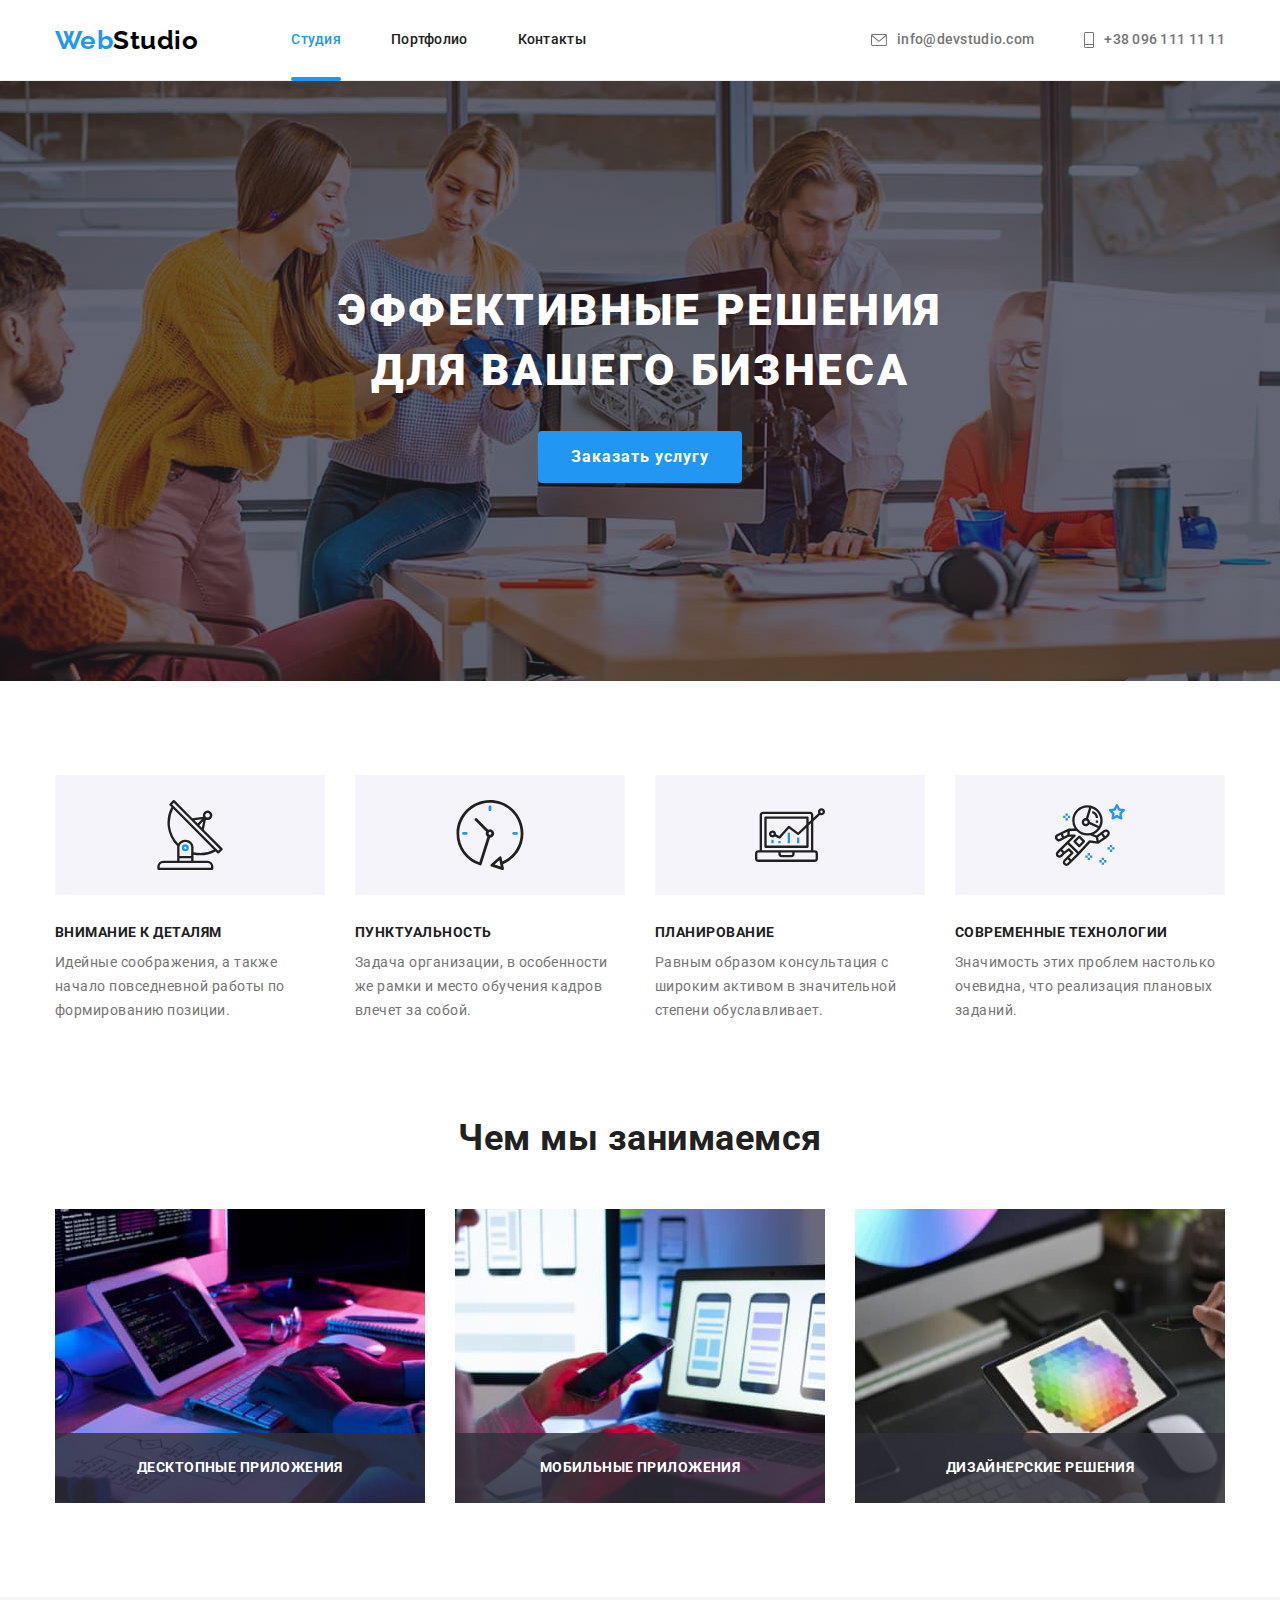
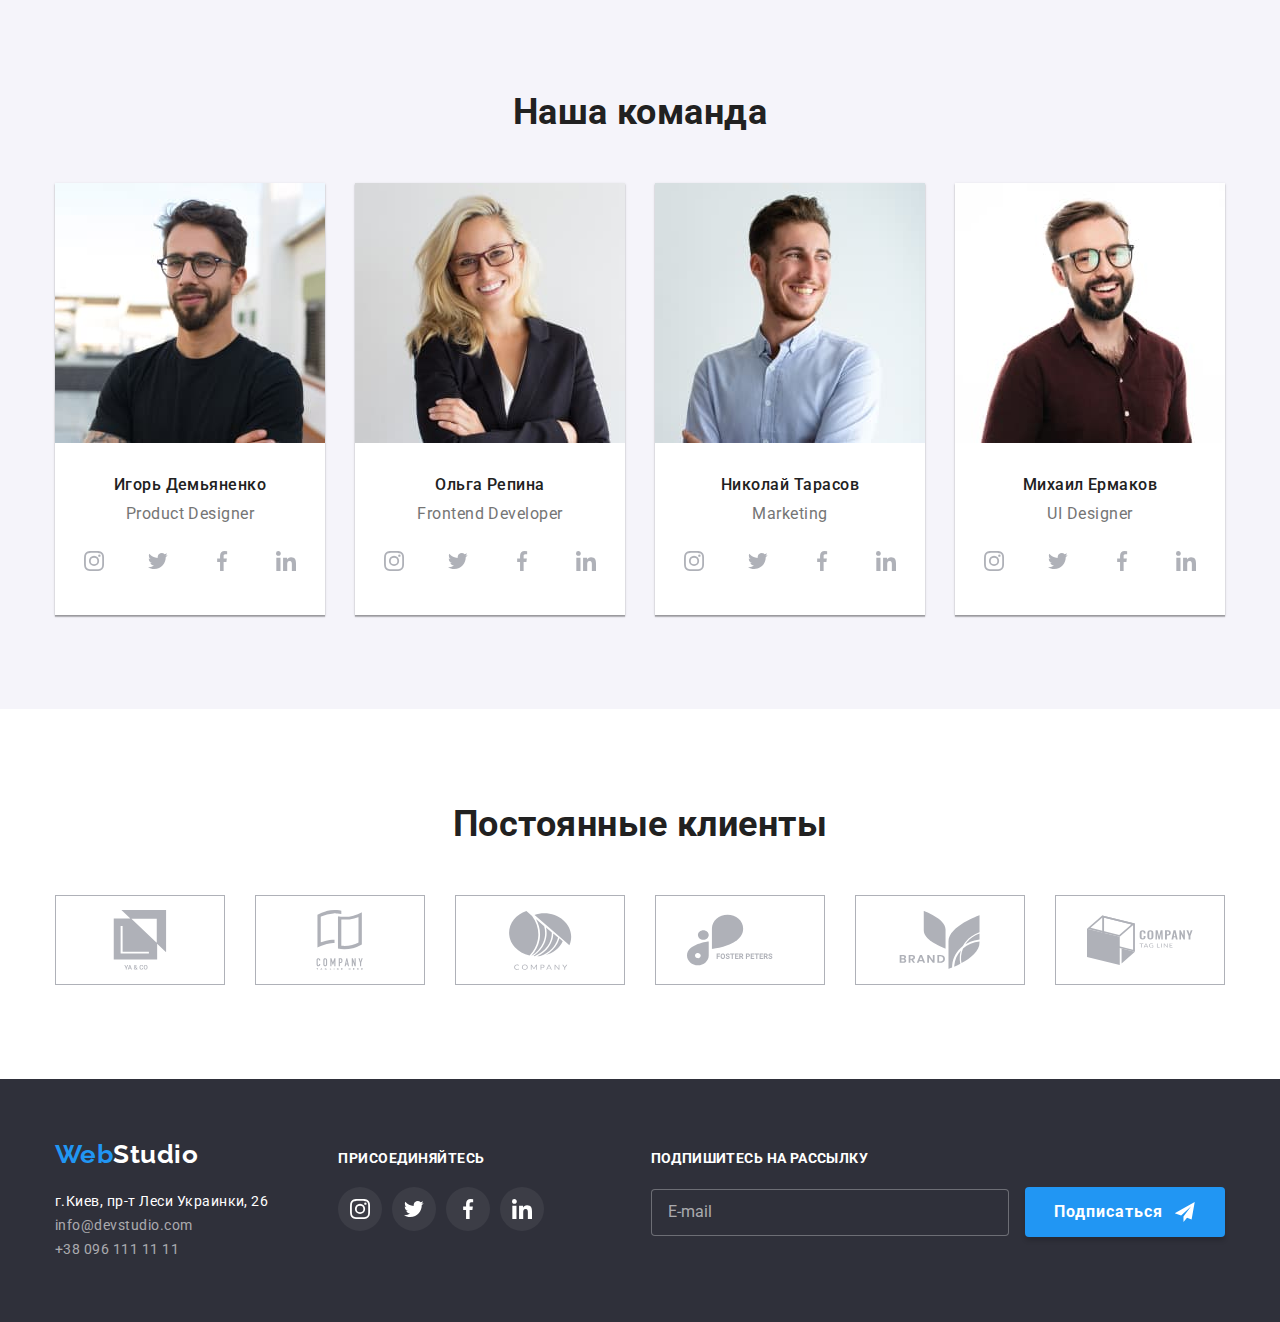
==== commit 251d3e1d: "upd" ====
--- a/index.html
+++ b/index.html
@@ -210,16 +210,25 @@
           <h2 class="team__title section-title">Наша команда</h2>
           <ul class="team-list list">
             <li class="team-list__item">
-              <img
-                  class="photo thumb-team"
-                  srcset="
-                    ./images/mobile-product-designer.jpg 1x,                   
-                    ./images/mobile-product-designer-2x.jpg 2x
-                  "
-                  src="./images/mobile-product-designer.jpg"
-                  alt="фото Игоря Демьяненко"
-                  width="450"
-                />
+              <picture>
+                <source
+                  srcset="./images/img/foto1-270.jpg 1x, ./images/img/foto1-270@2x.jpg 2x"
+                  media="(min-width: 1200px)"
+                />
+                <source
+                  srcset="./images/img/foto1-354.jpg 1x, ./images/img/foto1-354@2x.jpg 2x"
+                  media="(min-width: 768px)"
+                />
+                <source
+                  srcset="./images/img/foto1-450.jpg 1x, ./images/img/foto1-450@2x.jpg 2x"
+                  media="(max-width: 767px)"
+                />
+                <img
+                  class="portfolio__image"
+                  src="./images/img/foto1-354.jpg"
+                  alt="Product Designer"
+                />
+              </picture>
               <div class="team-list__workers">
                 <h3 class="team-list__worker">Игорь Демьяненко</h3>
                 <p class="team-list__profession" lang="en">Product Designer</p>
@@ -260,16 +269,25 @@
             </li>
 
             <li class="team-list__item">
-              <img
-                  class="photo thumb-team"
-                  srcset="
-                    ./images/mobile-frontend-developer.jpg 1x,                   
-                    ./images/mobile-frontend-developer-2x.jpg 2x
-                  "
-                  src="./images/mobile-frontend-developer.jpg"
-                  alt="фото Ольга Репина"
-                  width="450"
-                />
+              <picture>
+                  <source
+                    srcset="./images/img/foto2-270.jpg 1x, ./images/img/foto2-270@2x.jpg 2x"
+                    media="(min-width: 1200px)"
+                  />
+                  <source
+                    srcset="./images/img/foto2-354.jpg 1x, ./images/img/foto2-354@2x.jpg 2x"
+                    media="(min-width: 768px)"
+                  />
+                  <source
+                    srcset="./images/img/foto2-450.jpg 1x, ./images/img/foto2-450@2x.jpg 2x"
+                    media="(max-width: 767px)"
+                  />
+                  <img
+                    class="portfolio__image"
+                    src="./images/img/foto2-354.jpg"
+                    alt="Frontend Developer"
+                  />
+                </picture>
               <div class="team-list__workers">
                 <h3 class="team-list__worker">Ольга Репина</h3>
                 <p class="team-list__profession" lang="en">Frontend Developer</p>
@@ -309,16 +327,25 @@
               </div>
             </li>
             <li class="team-list__item">
-              <img
-                  class="photo thumb-team"
-                  srcset="
-                    ./images/mobile-marketing.jpg 1x,                   
-                    ./images/mobile-marketing-2x.jpg 2x
-                  "
-                  src="./images/mobile-marketing.jpg"
-                  alt="фото Николай Тарасов"
-                  width="450"
-                />
+              <picture>
+                <source
+                  srcset="./images/img/foto3-270.jpg 1x, ./images/img/foto3-270@2x.jpg 2x"
+                  media="(min-width: 1200px)"
+                />
+                <source
+                  srcset="./images/img/foto3-354.jpg 1x, ./images/img/foto3-354@2x.jpg 2x"
+                  media="(min-width: 768px)"
+                />
+                <source
+                  srcset="./images/img/foto3-450.jpg 1x, ./images/img/foto3-450@2x.jpg 2x"
+                  media="(max-width: 767px)"
+                />
+                <img
+                  class="portfolio__image"
+                  src="./images/img/foto3-354.jpg"
+                  alt="Marketing"
+                />
+              </picture>
               <div class="team-list__workers">
                 <h3 class="team-list__worker">Николай Тарасов</h3>
                 <p class="team-list__profession" lang="en">Marketing</p>
@@ -358,16 +385,25 @@
               </div>
             </li>
             <li class="team-list__item">
-              <img
-                  class="photo thumb-team"
-                  srcset="
-                    ./images/mobile-ui-designer.jpg 1x,                   
-                    ./images/mobile-ui-designer-2x.jpg 2x
-                  "
-                  src="./images/mobile-ui-designer.jpg"
-                  alt="фото Михаил Ермаков"
-                  width="450"
-                />
+              <picture>
+                <source
+                  srcset="./images/img/foto4-270.jpg 1x, ./images/img/foto4-270@2x.jpg 2x"
+                  media="(min-width: 1200px)"
+                />
+                <source
+                  srcset="./images/img/foto4-354.jpg 1x, ./images/img/foto4-354@2x.jpg 2x"
+                  media="(min-width: 768px)"
+                />
+                <source
+                  srcset="./images/img/foto4-450.jpg 1x, ./images/img/foto4-450@2x.jpg 2x"
+                  media="(max-width: 767px)"
+                />
+                <img
+                  class="portfolio__image"
+                  src="./images/img/foto4-354.jpg"
+                  alt="UI Designer"
+                />
+              </picture>
               <div class="team-list__workers">
                 <h3 class="team-list__worker">Михаил Ермаков</h3>
                 <p class="team-list__profession" lang="en">UI Designer</p>
@@ -596,8 +632,8 @@
             <div class="form-field-chek">
               
               <label class="policy-label" for="policy"></a> 
-                <input class="form-checkbox" type="checkbox" name="policy" id="policy">
-                <span class="icon-chek"></span>
+                <input class="form-checkbox" tabindex="-1" type="checkbox" name="policy" id="policy">
+                <span class="icon-chek" tabindex="0"></span>
                 Соглашаюсь с рассылкой и принимаю <a class="policy-link" href="">Условия договора</a>
               </label>
               
--- a/css/main.min.css
+++ b/css/main.min.css
@@ -1 +1 @@
-:root{--primary-text-color: #212121;--secondary-text-color: #757575;--white-text-color: #ffffff;--accent-color: #2196f3;--black-logo-color: #000000;--footer-text-color: rgba(255, 255, 255, 0.6);--white-background-color: #ffffff;--hero-background-color: #2f303a;--team-background-color: #f5f4fa}body{font-family:"Roboto";letter-spacing:.03em;background-color:var(--white-background-color);color:var(--primary-text-color)}.list{list-style:none}.link{text-decoration:none}h1,h2,h3,h4,h5,h6,p,ul{margin:0;padding:0}img{display:block;width:100%;height:auto}.container{width:100%;margin-left:auto;margin-right:auto}@media screen and (min-width: 480px){.container{padding-left:15px;padding-right:15px}}@media screen and (min-width: 480px){.container{width:480px}}@media screen and (min-width: 768px){.container{width:768px}}@media screen and (min-width: 1200px){.container{width:1200px}}.section-title{font-weight:700;font-size:36px;line-height:1.17;text-align:center;color:var(--primary-text-color)}.logo{font-family:"Raleway";font-weight:700;font-size:26px;line-height:1.19;align-items:center;text-align:center;color:var(--accent-color)}.visually-hidden{position:absolute;width:1px;height:1px;margin:-1px;padding:0;overflow:hidden;border:0;clip:rect(0 0 0 0)}.header{border-bottom:1px solid #ececec}@media screen and (max-width: 767px){.header{padding-top:16px;padding-bottom:16px}}.header__section{display:flex;align-items:center;justify-content:space-between;padding-left:15px;padding-right:15px}@media screen and (max-width: 767px){.header__section{max-width:767px}}.header__nav{display:flex;align-items:center}.header__logo{margin-right:93px;padding-bottom:24px;padding-top:24px}.header__logo--black{color:var(--black-logo-color)}.nav{display:flex}@media screen and (max-width: 767px){.nav{display:none}}.nav__item:not(:last-child){margin-right:50px}.nav__link{display:block;padding-top:32px;padding-bottom:32px;font-weight:500;font-size:14px;line-height:1.14;letter-spacing:.02em;color:var(--primary-text-color);position:relative;transition:color 250ms cubic-bezier(0.4, 0, 0.2, 1)}.nav__link:focus,.nav__link:hover{color:var(--accent-color)}.nav__link--current{color:var(--accent-color)}.nav__link--current::after{position:absolute;display:block;content:"";width:100%;height:4px;border-radius:2px;bottom:-1px;background-color:var(--accent-color)}.header-contact{display:flex}@media screen and (max-width: 767px){.header-contact{display:none}}@media screen and (min-width: 768px)and (max-width: 1199px){.header-contact{flex-direction:column;align-content:center}}.header-contack__list{margin-left:auto}.header-contact__item+.header-contact__item{margin-left:50px}@media screen and (min-width: 768px)and (max-width: 1199px){.header-contact__item+.header-contact__item{margin-left:0px}}@media screen and (min-width: 768px)and (max-width: 1199px){.header-contact__item{margin-left:0px}}.header-contact__link{display:inline-flex;padding:32px 0px 32px;align-items:center;font-weight:500;font-size:14px;line-height:1.14;letter-spacing:.02em;color:var(--secondary-text-color);transition:color 250ms cubic-bezier(0.4, 0, 0.2, 1)}.header-contact__link:hover,.header-contact__link:focus{color:var(--accent-color)}@media screen and (min-width: 768px)and (max-width: 1199px){.header-contact__link{padding:0}}@media screen and (min-width: 768px)and (max-width: 1199px){.header-contact__link.email{padding-top:24px}.header-contact__link.tel{padding-bottom:24px}}@media screen and (min-width: 768px)and (max-width: 1199px){.header-contact__item:not(:last-child){margin-bottom:10px}}.header-contact__icon{margin-right:10px;fill:currentColor}.mob-menu{width:100vw;height:100vh;position:fixed;background-color:#fff;top:0;right:0;padding:15px 10px 48px 40px;z-index:999;transition:all 250ms cubic-bezier(0.4, 0, 0.2, 1)}.flex{display:flex;flex-direction:column;justify-content:space-between}.menu-open{display:flex;align-items:center;justify-content:center;width:40px;height:40px;background-color:rgba(0,0,0,0);color:#212121;border:none;margin-left:auto;cursor:pointer}.menu-open:hover,.menu-open:focus{fill:var(--accent-color)}@media screen and (min-width: 768px){.menu-open{display:none}}.menu-close{display:flex;align-items:center;justify-content:center;background-color:rgba(0,0,0,0);color:#212121;border:none;margin-left:auto;cursor:pointer}.menu-close:hover,.menu-close:focus{fill:var(--accent-color)}.mob-menu-list__item:not(:last-child){margin-bottom:32px}.mob-menu-list__link{font-family:Roboto;font-weight:500;font-size:40px;line-height:1.18;letter-spacing:.02em;color:#212121;transition:250ms cubic-bezier(0.4, 0, 0.2, 1)}.mob-menu-list__link:focus,.mob-menu-list__link:hover{color:var(--accent-color)}.mob-menu-list__link--current{color:var(--accent-color)}.mob-menu-list__tell{display:block;margin-bottom:32px;font-family:Roboto;font-style:normal;font-weight:500;font-size:34px;line-height:1.18;letter-spacing:.02em;color:#2196f3}.mob-menu-list__mail{display:block;font-family:Roboto;font-style:normal;font-weight:500;font-size:24px;line-height:1.17;letter-spacing:.02em;color:#757575;margin-bottom:64px}.mob-menu-list__social{display:flex;flex-direction:row;column-gap:20px}.mob-menu-list__social-item{position:relative;font-weight:500;font-size:18px;line-height:1.22;letter-spacing:.02em;color:#2196f3}.mob-menu-list__social-item:not(:last-child){border-width:0 1px 0 0;border-style:solid;border-color:rgba(33,33,33,.2)}.mob-menu.is-hidden{opacity:0;visibility:hidden;pointer-events:none;transition:opacity 250ms cubic-bezier(0.4, 0, 0.2, 1),visibility 250ms cubic-bezier(0.4, 0, 0.2, 1)}.hero{text-align:center;margin-left:auto;margin-right:auto;background-color:var(--hero-background-color);background-image:linear-gradient(to right, rgba(47, 48, 58, 0.4), rgba(47, 48, 58, 0.4)),url("../img/hero-mobile.jpg");background-repeat:no-repeat;background-size:cover;background-position:center;height:400px;padding-top:117px;padding-bottom:117px}@media screen and (min-device-pixel-ratio: 2),screen and (min-resolution: 192dpi),screen and (min-resolution: 2dppx){.hero{background-image:linear-gradient(to right, rgba(47, 48, 58, 0.4), rgba(47, 48, 58, 0.4)),url(../images/hero-mobile2x.jpg)}}@media screen and (min-width: 768px){.hero{background-image:linear-gradient(to right, rgba(47, 48, 58, 0.4), rgba(47, 48, 58, 0.4)),url("../images/hero-tablet.jpg")}}@media screen and (min-width: 768px)and (min-device-pixel-ratio: 2),screen and (min-width: 768px)and (min-resolution: 192dpi),screen and (min-width: 768px)and (min-resolution: 2dppx){.hero{background-image:linear-gradient(to right, rgba(47, 48, 58, 0.4), rgba(47, 48, 58, 0.4)),url("../images/hero-tablet2x.jpg")}}@media screen and (min-width: 1200px){.hero{background-image:linear-gradient(to right, rgba(47, 48, 58, 0.4), rgba(47, 48, 58, 0.4)),url("../images/hero-desctop.jpg")}}@media screen and (min-width: 1200px)and (min-device-pixel-ratio: 2),screen and (min-width: 1200px)and (min-resolution: 192dpi),screen and (min-width: 1200px)and (min-resolution: 2dppx){.hero{background-image:linear-gradient(to right, rgba(47, 48, 58, 0.4), rgba(47, 48, 58, 0.4)),url("../images/hero-desctop2x.jpg")}}@media screen and (min-width: 1200px){.hero{max-width:1600px;height:600px;padding:200px 0}}.hero__title{padding:0;margin-bottom:30px;margin-left:auto;margin-right:auto;max-width:250px;font-weight:900;font-size:18px;line-height:1.62;letter-spacing:.06em;text-transform:uppercase;color:var(--white-text-color)}@media screen and (min-width: 480px){.hero__title{font-size:26px;max-width:360px}}@media screen and (min-width: 1200px){.hero__title{font-size:44px;max-width:360px;line-height:1.36;max-width:696px;margin-left:auto;margin-right:auto}}.hero__btn{display:inline-block;min-width:140px;border-radius:4px;border:1px solid rgba(0,0,0,0);padding:7px;background-color:var(--accent-color);color:var(--white-text-color);font-family:"Roboto";font-weight:700;font-size:12px;line-height:1.87;align-items:center;text-align:center;letter-spacing:.06em;cursor:pointer;transition:background-color 250ms cubic-bezier(0.4, 0, 0.2, 1),color 250ms cubic-bezier(0.4, 0, 0.2, 1)}.hero__btn:hover,.hero__btn:focus{background-color:#188ce8;box-shadow:rgba(0,0,0,.25)}@media screen and (min-width: 480px){.hero__btn{padding:10px 32px;font-size:16px;min-width:200px}}@media screen and (min-width: 180px){.hero__btn{padding:10px 32px;font-size:16px;min-width:200px}}.features{padding-top:60px;padding-bottom:60px}@media screen and (min-width: 1200px){.features{padding-top:94px;padding-bottom:94px}}@media screen and (max-width: 479px){.features{padding-left:15px;padding-right:15px}}@media screen and (min-width: 768px){.features-flex{display:flex;flex-wrap:wrap}}@media screen and (min-width: 1200px){.features-flex{display:flex;flex-wrap:wrap}}.features-list{justify-content:center;grid-gap:30px}@media screen and (min-width: 480px){.features-list__item{width:450px}}@media screen and (min-width: 768px){.features-list__item{width:354px}}@media screen and (min-width: 1200px){.features-list__item{width:270px}}.features-list__icon-fon{display:flex;height:120px;align-items:center;justify-content:center;flex-direction:column;margin-bottom:30px;background-color:var(--team-background-color)}@media screen and (min-width: 480px){.features-list__icon-fon{width:450px}}@media screen and (min-width: 768px){.features-list__icon-fon{width:354px}}@media screen and (min-width: 1200px){.features-list__icon-fon{width:270px}}.features-list__icon{align-items:center}.features-list__title{margin-bottom:10px;font-weight:700;font-size:14px;line-height:1.14;text-transform:uppercase;text-align:center}@media screen and (min-width: 768px){.features-list__title{text-align:left}}.features-list__text{font-size:14px;line-height:1.71;color:var(--secondary-text-color)}.work{padding-bottom:94px;display:none}@media screen and (min-width: 1200px){.work{display:block}}.work__title{margin-bottom:50px}.work-list{display:flex;justify-content:center;align-items:center;grid-gap:30px}.work-list__item{position:relative}.work-list__text{display:flex;position:absolute;min-height:70px;width:370px;color:#fff;background-color:rgba(47,48,58,.8);bottom:0;left:0;align-items:center;justify-content:center;font-family:"Roboto";font-weight:700;font-size:14px;line-height:1.14;letter-spacing:.03em;text-transform:uppercase}.team{padding-top:60px;padding-bottom:60px;background-color:var(--team-background-color)}@media screen and (min-width: 1200px){.team{padding-top:94px;padding-bottom:94px}}.team__title{margin-bottom:30px;font-weight:700;font-size:28px;line-height:1.17;text-align:center}@media screen and (min-width: 1200px){.team__title{margin-bottom:50px;font-size:36px}}.team-list{display:flex;flex-wrap:wrap;justify-content:center;align-items:center;grid-gap:30px}@media screen and (min-width: 768px)and (max-width: 1199px){.team-list{grid-template-columns:repeat(2, 1fr);grid-auto-rows:minmax(auto, auto);grid-gap:30px}}@media screen and (min-width: 1200px){.team-list{grid-template-columns:repeat(4, 1fr);grid-auto-rows:minmax(auto, auto);grid-gap:30px}}.team-list__item{box-shadow:0px 1px 3px rgba(0,0,0,.12),0px 1px 1px rgba(0,0,0,.14),0px 2px 1px rgba(0,0,0,.2);background-color:var(--white-background-color)}@media screen and (max-width: 479px){.team-list__item{width:270px}}@media screen and (min-width: 480px){.team-list__item{width:450px}}@media screen and (min-width: 768px){.team-list__item{width:354px}}@media screen and (min-width: 1200px){.team-list__item{width:270px}}.team-list__workers{padding:32px 0px}.team-list__worker{font-weight:500;font-size:16px;line-height:1.19;text-align:center}.team-list__profession{margin-top:10px;font-size:16px;line-height:1.19;text-align:center;color:var(--secondary-text-color)}.team-list__social-list{display:flex;justify-content:center;align-items:center;margin-top:16px;list-style:none;gap:10px}.team-list__social-item{width:44px;height:44px}.team-list__social-link{display:flex;align-items:center;justify-content:center;outline:rgba(0,0,0,0);width:44px;height:44px;fill:#afb1b8;border-radius:50%;box-shadow:none;transition:background-color 250ms cubic-bezier(0.4, 0, 0.2, 1),color 250ms cubic-bezier(0.4, 0, 0.2, 1);transition:box-shadow 250ms cubic-bezier(0.4, 0, 0.2, 1),color 250ms cubic-bezier(0.4, 0, 0.2, 1)}.team-list__social-link:hover,.team-list__social-link:focus{background-color:#2196f3;box-shadow:0px 3px 2px rgba(0,0,100,.1),0px 2px 4px rgba(0,0,100,.08),0px 4px 4px rgba(0,0,100,.12)}.team-list__social-icon{width:20px;height:20px;fill:#afb1b8;transition:fill 250ms cubic-bezier(0.4, 0, 0.2, 1)}.team-list__social-link:hover .team-list__social-icon,.team-list__social-link:focus .team-list__social-icon{fill:#fff}.team-list__social-item+.team-list__social-item{margin-left:10px}.client{padding-top:60px;padding-bottom:60px}@media screen and (min-width: 1200px){.client{padding-top:94px;padding-bottom:94px}}.client__title{margin-bottom:30px;font-weight:700;font-size:28px;line-height:1.17;text-align:center}@media screen and (min-width: 1200px){.client__title{margin-bottom:50px;font-size:36px}}.client__list{justify-content:center;align-items:center;grid-gap:30px}.customers{display:flex;flex-wrap:wrap}@media screen and (min-width: 1200px){.customers{flex-wrap:nowrap}}.customers__item{height:90px;transition:border-color 250ms cubic-bezier(0.4, 0, 0.2, 1),color 250ms cubic-bezier(0.4, 0, 0.2, 1)}.customers__item:focus,.customers__item:hover{color:var(--accent-color);border-color:var(--accent-color)}@media screen and (max-width: 767px){.customers__item{flex-basis:calc((100% - 30px)/2)}}@media screen and (min-width: 768px){.customers__item{flex-basis:calc((100% - 60px)/3)}}@media screen and (min-width: 1200px){.customers__item{flex-basis:calc((100% - 150px)/6)}}.customers__link{display:flex;justify-content:center;align-items:center;border:1px solid #afb1b8;color:#afb1b8;background-color:#fff;width:100%;height:100%;transition:border-color 250ms cubic-bezier(0.4, 0, 0.2, 1),color 250ms cubic-bezier(0.4, 0, 0.2, 1)}.customers__link:focus,.customers__link:hover{color:var(--accent-color);border-color:var(--accent-color)}@media screen and (min-width: 1200px){.customers__link{width:170px}}.customers__icon{fill:currentColor}.footer{text-align:center;padding:60px 0px;background-color:var(--hero-background-color)}.footer__flex{display:block;align-items:baseline;margin:0;padding:0px;list-style:none}@media(min-width: 768px){.footer__flex{display:flex;justify-content:center;flex-wrap:wrap;gap:30px 165px}}@media(min-width: 1200px){.footer__flex{display:flex;justify-content:center;text-align:left;gap:70px}}.footer__logo--white{color:var(--white-text-color)}.footer-contact{margin-top:20px}.footer-contact__item{margin-top:9px}.footer-contact__link{font-style:normal;font-size:14px;line-height:1.71;color:var(--footer-text-color);transition:color 250ms cubic-bezier(0.4, 0, 0.2, 1)}.footer-contact__link:hover,.footer-contact__link:focus{color:var(--accent-color)}.footer-contact__address{color:#fff}.social-section{display:block;margin-top:60px;text-align:center}@media(min-width: 768px){.social-section{margin-top:0px}}@media(min-width: 1200px){.social-section{margin-right:auto}}.social-section__text{margin-bottom:20px;font-weight:700;font-size:14px;line-height:1.14;text-transform:uppercase;color:var(--white-text-color)}@media(min-width: 768px){.social-section__text{align-items:baseline}}@media(min-width: 1200px){.social-section__text{text-align:left}}.footer-list{display:flex;justify-content:space-between;justify-content:center;padding:0;margin-top:0;list-style:none}.footer-list__item{width:44px;height:44px;margin-right:10px}.footer-list__item:last-child{margin-right:0}.footer-list__link{display:flex;width:44px;height:44px;border-radius:50%;color:#fff;background-color:rgba(255,255,255,.062745098);transition:background-color 250ms cubic-bezier(0.4, 0, 0.2, 1),color 250ms cubic-bezier(0.4, 0, 0.2, 1)}.footer-list__link:hover,.footer-list__link:focus{color:#fff;background-color:var(--accent-color)}.footer-list__icon{margin:12px 0px 0px 12px;fill:currentColor}@media screen and (max-width: 767px){.footer-submit{margin-top:60px;width:100%}}@media screen and (max-width: 1199px){.footer-submit{margin-top:60px;padding:0}}@media screen and (min-width: 768px){.footer-submit{margin-top:60px}}.footer-submit__text{margin-bottom:20px;font-weight:700;font-size:14px;line-height:1.14;letter-spacing:.03em;text-transform:uppercase;color:var(--white-text-color)}.footer-submit__input{margin-bottom:20px;width:100%;margin:0;padding:13px 16px;border-radius:4px;border:1px solid rgba(255,255,255,.3);background-color:var(--hero-background-color);color:var(--white-text-color)}.footer-submit__input::placeholder{font-size:16px;line-height:1.25;color:rgba(255,255,255,.6)}@media(min-width: 1200px){.footer-submit__input{width:358px;margin-right:12px}}.footer-submit__btn{display:inline-flex;align-items:center;justify-content:center;width:200px;height:50px;border:none;margin-top:20px;padding:8px 29px;border-radius:4px;background-color:var(--accent-color);box-shadow:0px 4px 4px rgba(0,0,0,.15);color:var(--white-text-color);font-family:"Roboto";font-style:normal;font-weight:700;font-size:16px;line-height:1.87;letter-spacing:.06em;cursor:pointer;min-height:43px}@media(min-width: 1200px){.footer-submit__btn{margin-top:0px}}.button-submit__icon{margin-left:10px;width:24px;height:20px;fill:#fff}.portfolio-section{padding-top:60px;padding-bottom:60px}@media screen and (min-width: 1200px){.portfolio-section{padding-top:94px;padding-bottom:94px}}@media screen and (max-width: 479px){.portfolio-section{padding-left:15px;padding-right:15px}}.portfolio-btn-list{display:flex;flex-wrap:wrap;justify-content:flex-start;margin-bottom:40px;grid-gap:8px;grid-row-gap:15px}@media(min-width: 768px){.portfolio-btn-list{justify-content:center;margin-bottom:30px}}@media(min-width: 1200px){.portfolio-btn-list{margin-bottom:50px}}.portfolio-item:hover .portfolio-overlay{transform:translateY(0)}.portfolio-description{position:relative;overflow:hidden}.portfolio-overlay{position:absolute;display:inline-block;content:"";width:100%;height:100%;top:0;overflow-y:scroll;left:0;background-color:rgba(33,150,243,.9);transform:translateY(101%);transition:transform 250ms cubic-bezier(0.4, 0, 0.2, 1)}.portfolio-description-text{position:absolute;top:0;left:0;padding:63px 24px;font-size:18px;line-height:1.56;color:var(--white-text-color)}.portfolio-btn{display:inline-block;min-width:73px;border-radius:4px;border:1px solid rgba(0,0,0,0);padding:6px 22px;font-family:"Roboto";font-weight:500;font-size:16px;line-height:1.63;letter-spacing:.03em;text-align:center;background-color:var(--team-background-color);color:var(--primary-text-color);cursor:pointer;transition:background-color 250ms cubic-bezier(0.4, 0, 0.2, 1),color 250ms cubic-bezier(0.4, 0, 0.2, 1),box-shadow 250ms cubic-bezier(0.4, 0, 0.2, 1)}.portfolio-btn:hover,.portfolio-btn:focus{background-color:var(--accent-color);color:var(--white-text-color);box-shadow:0px 3px 1px rgba(0,0,0,.1),0px 1px 2px rgba(0,0,0,.08),0px 2px 2px rgba(0,0,0,.12)}.portfolio-list{display:grid;grid-template-columns:auto;gap:30px 30px;align-items:stretch}@media screen and (min-width: 480px){.portfolio-list{grid-template-columns:auto}}@media screen and (min-width: 768px){.portfolio-list{grid-template-columns:auto auto}}@media screen and (min-width: 1200px){.portfolio-list{grid-template-columns:auto auto auto}}.portfolio-item{transition:box-shadow 250ms cubic-bezier(0.4, 0, 0.2, 1)}.portfolio-item:hover,.portfolio-item:focus{box-shadow:0px 3px 1px rgba(0,0,0,.1),0px 1px 2px rgba(0,0,0,.08),0px 2px 2px rgba(0,0,0,.12)}.portfolio-border{border:1px solid #eee;border-top:rgba(0,0,0,0);padding:20px 24px}.portfolio-list-title{font-weight:700;font-size:18px;line-height:2;letter-spacing:.06em}.portfolio-list-text{margin-top:4px;font-size:16px;line-height:1.87;color:var(--secondary-text-color)}.backdrop{position:fixed;display:flex;align-items:center;justify-content:center;width:100vw;height:100vh;background-color:rgba(0,0,0,.2);top:0;transition:opacity 250ms cubic-bezier(0.4, 0, 0.2, 1),visibility 250ms cubic-bezier(0.4, 0, 0.2, 1)}.backdrop.is-hidden{opacity:0;visibility:hidden;pointer-events:none}.backdrop.is-hidden .modal{transform:scale(2)}.modal{width:320px;min-height:581px;background-color:#fff;position:relative;transform:scale(1);transition:transform 250ms cubic-bezier(0.4, 0, 0.2, 1)}@media screen and (min-width: 480px){.modal{width:450px;min-height:609px}}@media screen and (min-width: 1200px){.modal{width:528px;min-height:581px}}.modal-icon{fill:var(--black-logo-color);transition:fill 250ms cubic-bezier(0.4, 0, 0.2, 1)}.close-btn{position:absolute;display:flex;align-items:center;justify-content:center;right:8px;top:8px;background-color:rgba(0,0,0,0);border-radius:50%;width:30px;height:30px;border:1px solid rgba(0,0,0,.1);cursor:pointer}.close-btn:hover .modal-icon{fill:var(--accent-color)}.close-btn:hover,.close-btn:focus{border-color:#188ce8;transition:border-color 250ms cubic-bezier(0.4, 0, 0.2, 1)}.form{margin-left:auto;margin-right:auto;padding:40px}@media screen and (min-width: 480px){.form{width:450px}}@media screen and (min-width: 1200px){.form{width:528px}}.form-title{display:block;font-weight:700;font-size:20px;line-height:1.15;text-align:center}.top-title{margin-top:12px}.form-field{position:relative;display:flex;flex-direction:column;margin-bottom:10px}.form-label,.comment-label{font-size:12px;line-height:1.16;letter-spacing:.01em;color:var(--secondary-text-color);margin-bottom:4px}.form-input{width:100%;margin:0;padding:11px 42px;border:1px solid rgba(33,33,33,.2);border-radius:4px;outline:none;transition:border-color 250ms cubic-bezier(0.4, 0, 0.2, 1)}.form-input:focus{border-color:var(--accent-color)}.form-input:focus~.input-icon{fill:var(--accent-color)}.input-icon{position:absolute;top:50%;left:15px;transform:translateY(25%);display:inline-block;width:12px;height:12px;transition:fill 250ms cubic-bezier(0.4, 0, 0.2, 1)}textarea{resize:none;border:1px solid rgba(33,33,33,.2);border-radius:4px;padding:12px 16px;font-size:12px;line-height:1.17;letter-spacing:.01em;height:120px;outline:none;transition:border-color 250ms cubic-bezier(0.4, 0, 0.2, 1)}textarea:focus{border-color:var(--accent-color)}.comment::placeholder{font-size:12px;line-height:1.17;letter-spacing:.01em;color:#757575}.form-field-chek{padding-left:0px;margin-top:25px;margin-bottom:30px}@media screen and (min-width: 1200px){.form-field-chek{padding-left:14px}}.icon-chek{display:inline-block;width:16px;height:15px;border:2px solid #212121;border-radius:2px;margin-right:7px;transition:border-color 250ms cubic-bezier(0.4, 0, 0.2, 1)}.icon-chek:hover,.icon-chek:focus{border-color:#188ce8}.form-checkbox:focus+.icon-check,.form-checkbox:hover+.icon-check{border-color:var(--accent-color)}.form-checkbox{position:absolute;width:1px;height:1px;margin:-1px;padding:0;overflow:hidden;border:0;clip:rect(0 0 0 0)}.form-checkbox:checked+.icon-chek{background-image:url(../images/icon-check.svg);background-position:center;background-repeat:no-repeat;background-color:var(--accent-color);background-origin:border-box;border-color:var(--accent-color)}.policy-label{position:relative;display:flex;align-items:center;font-size:11px;line-height:1.14;color:var(--secondary-text-color)}@media screen and (max-width: 479px){.policy-label{font-size:10px;line-height:1.11}}@media screen and (min-width: 1200px){.policy-label{font-size:14px;line-height:1.71}}.policy-link{margin-left:3px;color:#2196f3}@media screen and (max-width: 479px){.policy-link{position:absolute;top:18px;left:21px}}.form-btn{display:flex;align-items:center;justify-content:center;margin:0 auto;padding:10px 56px;border:none;border-radius:4px;text-align:center;text-decoration:none;font-family:"Roboto";font-style:normal;font-weight:700;font-size:16px;line-height:1.87;letter-spacing:.06em;cursor:pointer;background-color:var(--accent-color);box-shadow:0px 4px 4px rgba(0,0,0,.15);color:var(--white-text-color);transition:background-color 250ms cubic-bezier(0.4, 0, 0.2, 1)}.form-btn:focus,.form-btn:hover{background-color:#188ce8}/*# sourceMappingURL=main.min.css.map */+:root{--primary-text-color: #212121;--secondary-text-color: #757575;--white-text-color: #ffffff;--accent-color: #2196f3;--black-logo-color: #000000;--footer-text-color: rgba(255, 255, 255, 0.6);--white-background-color: #ffffff;--hero-background-color: #2f303a;--team-background-color: #f5f4fa}body{font-family:"Roboto";letter-spacing:.03em;background-color:var(--white-background-color);color:var(--primary-text-color)}.list{list-style:none}.link{text-decoration:none}h1,h2,h3,h4,h5,h6,p,ul{margin:0;padding:0}img{display:block;width:100%;height:auto}.container{width:100%;margin-left:auto;margin-right:auto;padding:0 15px}@media screen and (min-width: 480px){.container{padding:0 15px}}@media screen and (min-width: 480px){.container{width:480px}}@media screen and (min-width: 768px){.container{width:768px}}@media screen and (min-width: 1200px){.container{width:1200px}}.section-title{font-weight:700;font-size:36px;line-height:1.17;text-align:center;color:var(--primary-text-color)}.logo{font-family:"Raleway";font-weight:700;font-size:26px;line-height:1.19;align-items:center;text-align:center;color:var(--accent-color)}.visually-hidden{position:absolute;width:1px;height:1px;margin:-1px;padding:0;overflow:hidden;border:0;clip:rect(0 0 0 0)}.header{border-bottom:1px solid #ececec}.header__section{display:flex;align-items:center;justify-content:space-between;padding-left:15px;padding-right:15px}@media screen and (max-width: 767px){.header__section{max-width:767px}}.header__nav{display:flex;align-items:center}.header__logo{margin-right:93px;padding-bottom:24px;padding-top:24px}.header__logo--black{color:var(--black-logo-color)}.nav{display:flex}@media screen and (max-width: 767px){.nav{display:none}}.nav__item:not(:last-child){margin-right:50px}.nav__link{display:block;padding-top:32px;padding-bottom:32px;font-weight:500;font-size:14px;line-height:1.14;letter-spacing:.02em;color:var(--primary-text-color);position:relative;transition:color 250ms cubic-bezier(0.4, 0, 0.2, 1)}.nav__link:focus,.nav__link:hover{color:var(--accent-color)}.nav__link--current{color:var(--accent-color)}.nav__link--current::after{position:absolute;display:block;content:"";width:100%;height:4px;border-radius:2px;bottom:-1px;background-color:var(--accent-color)}.header-contact{display:flex}@media screen and (max-width: 767px){.header-contact{display:none}}@media screen and (min-width: 768px)and (max-width: 1199px){.header-contact{flex-direction:column;align-content:center}}.header-contack__list{margin-left:auto}.header-contact__item+.header-contact__item{margin-left:50px}@media screen and (min-width: 768px)and (max-width: 1199px){.header-contact__item+.header-contact__item{margin-left:0px}}@media screen and (min-width: 768px)and (max-width: 1199px){.header-contact__item{margin-left:0px}}.header-contact__link{display:inline-flex;padding:32px 0px 32px;align-items:center;font-weight:500;font-size:14px;line-height:1.14;letter-spacing:.02em;color:var(--secondary-text-color);transition:color 250ms cubic-bezier(0.4, 0, 0.2, 1)}.header-contact__link:hover,.header-contact__link:focus{color:var(--accent-color)}@media screen and (min-width: 768px)and (max-width: 1199px){.header-contact__link{padding:0}}@media screen and (min-width: 768px)and (max-width: 1199px){.header-contact__link.email{padding-top:24px}.header-contact__link.tel{padding-bottom:24px}}@media screen and (min-width: 768px)and (max-width: 1199px){.header-contact__item:not(:last-child){margin-bottom:10px}}.header-contact__icon{margin-right:10px;fill:currentColor}.mob-menu{width:100vw;height:100vh;position:fixed;background-color:#fff;top:0;right:0;padding:15px 10px 48px 40px;z-index:999;transition:all 250ms cubic-bezier(0.4, 0, 0.2, 1)}.flex{display:flex;flex-direction:column;justify-content:space-between}.menu-open{display:flex;align-items:center;justify-content:center;width:40px;height:40px;background-color:rgba(0,0,0,0);color:#212121;border:none;margin-left:auto;cursor:pointer}.menu-open:hover,.menu-open:focus{fill:var(--accent-color)}@media screen and (min-width: 768px){.menu-open{display:none}}.menu-close{display:flex;align-items:center;justify-content:center;background-color:rgba(0,0,0,0);color:#212121;border:none;margin-left:auto;cursor:pointer}.menu-close:hover,.menu-close:focus{fill:var(--accent-color)}.mob-menu-list__item:not(:last-child){margin-bottom:32px}.mob-menu-list__link{font-family:Roboto;font-weight:500;font-size:40px;line-height:1.18;letter-spacing:.02em;color:#212121;transition:color 250ms cubic-bezier(0.4, 0, 0.2, 1)}.mob-menu-list__link:focus,.mob-menu-list__link:hover{color:var(--accent-color)}.mob-menu-list__link--current{color:var(--accent-color)}.mob-menu-list__tell{display:block;margin-bottom:32px;font-family:Roboto;font-style:normal;font-weight:500;font-size:34px;line-height:1.18;letter-spacing:.02em;color:#2196f3}.mob-menu-list__mail{display:block;font-family:Roboto;font-style:normal;font-weight:500;font-size:24px;line-height:1.17;letter-spacing:.02em;color:#757575;margin-bottom:64px}.mob-menu-list__social{display:flex;flex-direction:row;column-gap:10px}.mob-menu-list__social-item{position:relative;font-weight:500;font-size:18px;line-height:1.22;letter-spacing:.02em;color:#2196f3}.mob-menu-list__social-item:not(:last-child){padding-right:10px}.mob-menu-list__social-item:not(:last-child){border-width:0 1px 0 0;border-style:solid;border-color:rgba(33,33,33,.2)}.mob-menu.is-hidden{opacity:0;visibility:hidden;pointer-events:none;transition:opacity 250ms cubic-bezier(0.4, 0, 0.2, 1),visibility 250ms cubic-bezier(0.4, 0, 0.2, 1)}.hero{text-align:center;margin-left:auto;margin-right:auto;background-color:var(--hero-background-color);background-image:linear-gradient(to right, rgba(47, 48, 58, 0.4), rgba(47, 48, 58, 0.4)),url("../img/hero-mobile.jpg");background-repeat:no-repeat;background-size:cover;background-position:center;height:400px;padding-top:117px;padding-bottom:117px}@media screen and (min-device-pixel-ratio: 2),screen and (min-resolution: 192dpi),screen and (min-resolution: 2dppx){.hero{background-image:linear-gradient(to right, rgba(47, 48, 58, 0.4), rgba(47, 48, 58, 0.4)),url(../images/hero-mobile2x.jpg)}}@media screen and (min-width: 768px){.hero{background-image:linear-gradient(to right, rgba(47, 48, 58, 0.4), rgba(47, 48, 58, 0.4)),url("../images/hero-tablet.jpg")}}@media screen and (min-width: 768px)and (min-device-pixel-ratio: 2),screen and (min-width: 768px)and (min-resolution: 192dpi),screen and (min-width: 768px)and (min-resolution: 2dppx){.hero{background-image:linear-gradient(to right, rgba(47, 48, 58, 0.4), rgba(47, 48, 58, 0.4)),url("../images/hero-tablet2x.jpg")}}@media screen and (min-width: 1200px){.hero{background-image:linear-gradient(to right, rgba(47, 48, 58, 0.4), rgba(47, 48, 58, 0.4)),url("../images/hero-desctop.jpg")}}@media screen and (min-width: 1200px)and (min-device-pixel-ratio: 2),screen and (min-width: 1200px)and (min-resolution: 192dpi),screen and (min-width: 1200px)and (min-resolution: 2dppx){.hero{background-image:linear-gradient(to right, rgba(47, 48, 58, 0.4), rgba(47, 48, 58, 0.4)),url("../images/hero-desctop2x.jpg")}}@media screen and (min-width: 1200px){.hero{max-width:1600px;height:600px;padding:200px 0}}.hero__title{padding:0;margin-bottom:30px;margin-left:auto;margin-right:auto;max-width:250px;font-weight:900;font-size:18px;line-height:1.62;letter-spacing:.06em;text-transform:uppercase;color:var(--white-text-color)}@media screen and (min-width: 480px){.hero__title{font-size:26px;max-width:360px}}@media screen and (min-width: 1200px){.hero__title{font-size:44px;max-width:360px;line-height:1.36;max-width:696px;margin-left:auto;margin-right:auto}}.hero__btn{display:inline-block;min-width:140px;border-radius:4px;border:1px solid rgba(0,0,0,0);padding:7px;background-color:var(--accent-color);color:var(--white-text-color);font-family:"Roboto";font-weight:700;font-size:12px;line-height:1.87;align-items:center;text-align:center;letter-spacing:.06em;cursor:pointer;transition:background-color 250ms cubic-bezier(0.4, 0, 0.2, 1),color 250ms cubic-bezier(0.4, 0, 0.2, 1)}.hero__btn:hover,.hero__btn:focus{background-color:#188ce8;box-shadow:rgba(0,0,0,.25)}@media screen and (min-width: 480px){.hero__btn{padding:10px 32px;font-size:16px;min-width:200px}}@media screen and (min-width: 180px){.hero__btn{padding:10px 32px;font-size:16px;min-width:200px}}.features{padding-top:60px;padding-bottom:60px}@media screen and (min-width: 1200px){.features{padding-top:94px;padding-bottom:94px}}@media screen and (max-width: 479px){.features{padding-left:15px;padding-right:15px}}@media screen and (min-width: 768px){.features-flex{display:flex;flex-wrap:wrap}}@media screen and (min-width: 1200px){.features-flex{display:flex;flex-wrap:wrap}}.features-list{display:grid;grid-template-columns:repeat(1, 1fr);grid-gap:30px}@media screen and (min-width: 768px)and (max-width: 1199px){.features-list{grid-template-columns:repeat(2, 1fr);grid-auto-rows:minmax(auto, auto);grid-gap:30px}}@media screen and (min-width: 1200px){.features-list{grid-template-columns:repeat(4, 1fr);grid-auto-rows:minmax(auto, auto);grid-gap:30px}}.features-list__icon-fon{display:flex;height:120px;align-items:center;justify-content:center;flex-direction:column;margin-bottom:30px;background-color:var(--team-background-color)}@media screen and (min-width: 480px){.features-list__icon-fon{width:450px}}@media screen and (min-width: 768px){.features-list__icon-fon{width:354px}}@media screen and (min-width: 1200px){.features-list__icon-fon{width:270px}}.features-list__icon{align-items:center}.features-list__title{margin-bottom:10px;font-weight:700;font-size:14px;line-height:1.14;text-transform:uppercase;text-align:center}@media screen and (min-width: 768px){.features-list__title{text-align:left}}.features-list__text{font-size:14px;line-height:1.71;color:var(--secondary-text-color)}.work{padding-bottom:94px;display:none}@media screen and (min-width: 1200px){.work{display:block}}.work__title{margin-bottom:50px}.work-list{display:flex;justify-content:center;align-items:center;grid-gap:30px}.work-list__item{position:relative}.work-list__text{display:flex;position:absolute;min-height:70px;width:370px;color:#fff;background-color:rgba(47,48,58,.8);bottom:0;left:0;align-items:center;justify-content:center;font-family:"Roboto";font-weight:700;font-size:14px;line-height:1.14;letter-spacing:.03em;text-transform:uppercase}.team{padding-top:60px;padding-bottom:60px;background-color:var(--team-background-color)}@media screen and (min-width: 1200px){.team{padding-top:94px;padding-bottom:94px}}.team__title{margin-bottom:30px;font-weight:700;font-size:28px;line-height:1.17;text-align:center}@media screen and (min-width: 1200px){.team__title{margin-bottom:50px;font-size:36px}}.team-list{display:flex;flex-wrap:wrap;justify-content:center;align-items:center;grid-gap:30px}@media screen and (min-width: 768px)and (max-width: 1199px){.team-list{grid-template-columns:repeat(2, 1fr);grid-auto-rows:minmax(auto, auto);grid-gap:30px}}@media screen and (min-width: 1200px){.team-list{grid-template-columns:repeat(4, 1fr);grid-auto-rows:minmax(auto, auto);grid-gap:30px}}.team-list__item{box-shadow:0px 1px 3px rgba(0,0,0,.12),0px 1px 1px rgba(0,0,0,.14),0px 2px 1px rgba(0,0,0,.2);background-color:var(--white-background-color)}@media screen and (max-width: 479px){.team-list__item{width:270px}}@media screen and (min-width: 480px){.team-list__item{width:450px}}@media screen and (min-width: 768px){.team-list__item{width:354px}}@media screen and (min-width: 1200px){.team-list__item{width:270px}}.team-list__workers{padding:32px}.team-list__worker{font-weight:500;font-size:16px;line-height:1.19;text-align:center}.team-list__profession{margin-top:10px;font-size:16px;line-height:1.19;text-align:center;color:var(--secondary-text-color)}.team-list__social-list{display:flex;justify-content:center;align-items:center;margin-top:16px;list-style:none;gap:10px}.team-list__social-item{width:44px;height:44px}.team-list__social-link{display:flex;align-items:center;justify-content:center;outline:rgba(0,0,0,0);width:44px;height:44px;fill:#afb1b8;border-radius:50%;box-shadow:none;transition:background-color 250ms cubic-bezier(0.4, 0, 0.2, 1),color 250ms cubic-bezier(0.4, 0, 0.2, 1);transition:box-shadow 250ms cubic-bezier(0.4, 0, 0.2, 1),color 250ms cubic-bezier(0.4, 0, 0.2, 1)}.team-list__social-link:hover,.team-list__social-link:focus{background-color:#2196f3;box-shadow:0px 3px 2px rgba(0,0,100,.1),0px 2px 4px rgba(0,0,100,.08),0px 4px 4px rgba(0,0,100,.12)}.team-list__social-icon{width:20px;height:20px;fill:#afb1b8;transition:fill 250ms cubic-bezier(0.4, 0, 0.2, 1)}.team-list__social-link:hover .team-list__social-icon,.team-list__social-link:focus .team-list__social-icon{fill:#fff}.team-list__social-item+.team-list__social-item{margin-left:10px}.client{padding-top:60px;padding-bottom:60px}@media screen and (min-width: 1200px){.client{padding-top:94px;padding-bottom:94px}}.client__title{margin-bottom:30px;font-weight:700;font-size:28px;line-height:1.17;text-align:center}@media screen and (min-width: 1200px){.client__title{margin-bottom:50px;font-size:36px}}.client__list{justify-content:center;align-items:center;grid-gap:30px}.customers{display:flex;flex-wrap:wrap}@media screen and (min-width: 1200px){.customers{flex-wrap:nowrap}}.customers__item{height:90px;transition:border-color 250ms cubic-bezier(0.4, 0, 0.2, 1),color 250ms cubic-bezier(0.4, 0, 0.2, 1)}.customers__item:focus,.customers__item:hover{color:var(--accent-color);border-color:var(--accent-color)}@media screen and (max-width: 767px){.customers__item{flex-basis:calc((100% - 30px)/2)}}@media screen and (min-width: 768px){.customers__item{flex-basis:calc((100% - 60px)/3)}}@media screen and (min-width: 1200px){.customers__item{flex-basis:calc((100% - 150px)/6)}}.customers__link{display:flex;justify-content:center;align-items:center;border:1px solid #afb1b8;color:#afb1b8;background-color:#fff;width:100%;height:100%;transition:border-color 250ms cubic-bezier(0.4, 0, 0.2, 1),color 250ms cubic-bezier(0.4, 0, 0.2, 1)}.customers__link:focus,.customers__link:hover{color:var(--accent-color);border-color:var(--accent-color)}@media screen and (min-width: 1200px){.customers__link{width:170px}}.customers__icon{fill:currentColor}.footer{text-align:center;padding:60px 0px;background-color:var(--hero-background-color)}.footer__flex{display:block;align-items:baseline;margin:0;padding:0px;list-style:none}@media(min-width: 768px){.footer__flex{display:flex;justify-content:center;flex-wrap:wrap;gap:30px 165px}}@media(min-width: 1200px){.footer__flex{display:flex;justify-content:center;text-align:left;gap:0px}}@media(min-width: 1200px){.footer__contacts-flex{margin-right:70px}}.footer__logo--white{color:var(--white-text-color)}.footer-contact{margin-top:20px}.footer-contact__link{font-style:normal;font-size:14px;line-height:1.71;color:var(--footer-text-color);transition:color 250ms cubic-bezier(0.4, 0, 0.2, 1)}.footer-contact__link:hover,.footer-contact__link:focus{color:var(--accent-color)}.footer-contact__address{color:#fff}.social-section{display:block;margin-top:60px;text-align:center}@media(min-width: 768px){.social-section{margin-top:0px}}@media(min-width: 1200px){.social-section{margin-right:auto}}.social-section__text{margin-bottom:20px;font-weight:700;font-size:14px;line-height:1.14;text-transform:uppercase;color:var(--white-text-color)}@media(min-width: 768px){.social-section__text{align-items:baseline}}@media(min-width: 1200px){.social-section__text{text-align:left;margin-left:auto}}.footer-list{display:flex;justify-content:space-between;justify-content:center;padding:0;margin-top:0;list-style:none}.footer-list__item{width:44px;height:44px;margin-right:10px}.footer-list__item:last-child{margin-right:0}.footer-list__link{display:flex;width:44px;height:44px;border-radius:50%;color:#fff;background-color:rgba(255,255,255,.062745098);transition:background-color 250ms cubic-bezier(0.4, 0, 0.2, 1),color 250ms cubic-bezier(0.4, 0, 0.2, 1)}.footer-list__link:hover,.footer-list__link:focus{color:#fff;background-color:var(--accent-color)}.footer-list__icon{margin:12px 0px 0px 12px;fill:currentColor}@media screen and (max-width: 767px){.footer-submit{margin-top:60px;width:100%}}@media screen and (max-width: 1199px){.footer-submit{padding:0}}.footer-submit__text{margin-bottom:20px;font-weight:700;font-size:14px;line-height:1.14;letter-spacing:.03em;text-transform:uppercase;color:var(--white-text-color)}.footer-submit__input{margin-bottom:20px;width:100%;margin:0;padding:13px 16px;border-radius:4px;border:1px solid rgba(255,255,255,.3);background-color:var(--hero-background-color);color:var(--white-text-color)}.footer-submit__input::placeholder{font-size:16px;line-height:1.25;color:rgba(255,255,255,.6)}@media(min-width: 1200px){.footer-submit__input{width:358px;margin-right:12px}}.footer-submit__btn{display:inline-flex;align-items:center;justify-content:center;width:200px;height:50px;border:none;margin-top:20px;padding:8px 29px;border-radius:4px;background-color:var(--accent-color);box-shadow:0px 4px 4px rgba(0,0,0,.15);color:var(--white-text-color);font-family:"Roboto";font-style:normal;font-weight:700;font-size:16px;line-height:1.87;letter-spacing:.06em;cursor:pointer;min-height:43px}@media(min-width: 1200px){.footer-submit__btn{margin-top:0px}}.button-submit__icon{margin-left:10px;width:24px;height:20px;fill:#fff}.portfolio-section{padding-top:60px;padding-bottom:60px}@media screen and (min-width: 1200px){.portfolio-section{padding-top:94px;padding-bottom:94px}}@media screen and (max-width: 479px){.portfolio-section{padding-left:15px;padding-right:15px}}.portfolio-btn-list{display:flex;flex-wrap:wrap;justify-content:flex-start;margin-bottom:40px;grid-gap:8px;grid-row-gap:15px}@media(min-width: 768px){.portfolio-btn-list{justify-content:center;margin-bottom:30px}}@media(min-width: 1200px){.portfolio-btn-list{margin-bottom:50px}}.portfolio-item:hover .portfolio-overlay{transform:translateY(0)}.portfolio-description{position:relative;overflow:hidden}.portfolio-overlay{position:absolute;display:inline-block;content:"";width:100%;height:100%;top:0;overflow-y:scroll;left:0;background-color:rgba(33,150,243,.9);transform:translateY(101%);transition:transform 250ms cubic-bezier(0.4, 0, 0.2, 1)}.portfolio__link:hover .portfolio-overlay,.portfolio__link:focus .portfolio-overlay{transform:translateY(0)}.portfolio-description-text{position:absolute;top:0;left:0;padding:63px 24px;font-size:18px;line-height:1.56;color:var(--white-text-color)}.portfolio-btn{display:inline-block;min-width:73px;border-radius:4px;border:1px solid rgba(0,0,0,0);padding:6px 22px;font-family:"Roboto";font-weight:500;font-size:16px;line-height:1.63;letter-spacing:.03em;text-align:center;background-color:var(--team-background-color);color:var(--primary-text-color);cursor:pointer;transition:background-color 250ms cubic-bezier(0.4, 0, 0.2, 1),color 250ms cubic-bezier(0.4, 0, 0.2, 1),box-shadow 250ms cubic-bezier(0.4, 0, 0.2, 1)}.portfolio-btn:hover,.portfolio-btn:focus{background-color:var(--accent-color);color:var(--white-text-color);box-shadow:0px 3px 1px rgba(0,0,0,.1),0px 1px 2px rgba(0,0,0,.08),0px 2px 2px rgba(0,0,0,.12)}.portfolio-list{display:grid;grid-template-columns:auto;gap:30px 30px;align-items:stretch}@media screen and (min-width: 480px){.portfolio-list{grid-template-columns:auto}}@media screen and (min-width: 768px){.portfolio-list{grid-template-columns:auto auto}}@media screen and (min-width: 1200px){.portfolio-list{grid-template-columns:auto auto auto}}.portfolio-item{transition:box-shadow 250ms cubic-bezier(0.4, 0, 0.2, 1)}.portfolio-item:hover,.portfolio-item:focus{box-shadow:0px 3px 1px rgba(0,0,0,.1),0px 1px 2px rgba(0,0,0,.08),0px 2px 2px rgba(0,0,0,.12)}.portfolio__link{display:flex;flex-direction:column;height:100%;box-shadow:none;transition:box-shadow 500ms cubic-bezier(0.4, 0, 0.2, 1);outline:rgba(0,0,0,0)}.portfolio__link:hover,.portfolio__link:focus{box-shadow:0px 1px 1px rgba(0,0,0,.12),0px 4px 4px rgba(0,0,0,.06),1px 4px 6px rgba(0,0,0,.16);transform:translateY(0)}.portfolio-border{flex-grow:1;border:1px solid #eee;border-top:rgba(0,0,0,0);padding:20px 24px}.portfolio-list-title{font-family:"Roboto";font-style:normal;font-weight:700;font-size:18px;line-height:2;letter-spacing:.06em;color:#212121}.portfolio-list-text{margin-top:4px;font-size:16px;line-height:1.87;color:var(--secondary-text-color)}.backdrop{position:fixed;display:flex;align-items:center;justify-content:center;width:100vw;height:100vh;background-color:rgba(0,0,0,.2);top:0;transition:opacity 250ms cubic-bezier(0.4, 0, 0.2, 1),visibility 250ms cubic-bezier(0.4, 0, 0.2, 1)}.backdrop.is-hidden{opacity:0;visibility:hidden;pointer-events:none}.backdrop.is-hidden .modal{transform:scale(2)}.modal{width:320px;min-height:581px;background-color:#fff;position:relative;transform:scale(1);transition:transform 250ms cubic-bezier(0.4, 0, 0.2, 1)}@media screen and (min-width: 480px){.modal{width:450px;min-height:609px}}@media screen and (min-width: 1200px){.modal{width:528px;min-height:581px}}.modal-icon{fill:var(--black-logo-color);transition:fill 250ms cubic-bezier(0.4, 0, 0.2, 1)}.close-btn{position:absolute;display:flex;align-items:center;justify-content:center;right:8px;top:8px;background-color:rgba(0,0,0,0);border-radius:50%;width:30px;height:30px;border:1px solid rgba(0,0,0,.1);cursor:pointer}.close-btn:hover .modal-icon{fill:var(--accent-color)}.close-btn:hover,.close-btn:focus{border-color:#188ce8;transition:border-color 250ms cubic-bezier(0.4, 0, 0.2, 1)}.form{margin-left:auto;margin-right:auto;padding:40px}@media screen and (min-width: 480px){.form{width:450px}}@media screen and (min-width: 1200px){.form{width:528px}}.form-title{display:block;font-weight:700;font-size:20px;line-height:1.15;text-align:center}.top-title{margin-top:12px}.form-field{position:relative;display:flex;flex-direction:column;margin-bottom:10px}.form-label,.comment-label{font-size:12px;line-height:1.16;letter-spacing:.01em;color:var(--secondary-text-color);margin-bottom:4px}.form-input{width:100%;margin:0;padding:11px 42px;border:1px solid rgba(33,33,33,.2);border-radius:4px;outline:none;transition:border-color 250ms cubic-bezier(0.4, 0, 0.2, 1)}.form-input:focus{border-color:var(--accent-color)}.form-input:focus~.input-icon{fill:var(--accent-color)}.input-icon{position:absolute;top:50%;left:15px;transform:translateY(25%);display:inline-block;width:12px;height:12px;transition:fill 250ms cubic-bezier(0.4, 0, 0.2, 1)}textarea{resize:none;border:1px solid rgba(33,33,33,.2);border-radius:4px;padding:12px 16px;font-size:12px;line-height:1.17;letter-spacing:.01em;height:120px;outline:none;transition:border-color 250ms cubic-bezier(0.4, 0, 0.2, 1)}textarea:focus{border-color:var(--accent-color)}.comment::placeholder{font-size:12px;line-height:1.17;letter-spacing:.01em;color:#757575}.form-field-chek{padding-left:0px;margin-top:25px;margin-bottom:30px}@media screen and (min-width: 1200px){.form-field-chek{padding-left:14px}}.icon-chek{display:inline-block;width:16px;height:15px;border:3px solid #212121;border-radius:2px;margin-right:7px;transition:border-color 250ms cubic-bezier(0.4, 0, 0.2, 1)}.icon-chek:hover,.icon-chek:focus{border:3px solid #188ce8;outline:0}.form-checkbox{position:absolute;width:1px;height:1px;margin:-1px;padding:0;overflow:hidden;border:0;clip:rect(0 0 0 0)}.form-checkbox:checked+.icon-chek{background-image:url(../images/icon-check.svg);background-position:center;background-repeat:no-repeat;background-color:var(--accent-color);background-origin:border-box;border-color:var(--accent-color)}.policy-label{position:relative;display:flex;align-items:center;font-size:11px;line-height:1.14;color:var(--secondary-text-color)}@media screen and (max-width: 479px){.policy-label{font-size:10px;line-height:1.11}}@media screen and (min-width: 1200px){.policy-label{font-size:14px;line-height:1.71}}.policy-link{margin-left:3px;color:#2196f3}@media screen and (max-width: 479px){.policy-link{position:absolute;top:18px;left:21px}}.form-btn{display:flex;align-items:center;justify-content:center;margin:0 auto;padding:10px 56px;border:none;border-radius:4px;text-align:center;text-decoration:none;font-family:"Roboto";font-style:normal;font-weight:700;font-size:16px;line-height:1.87;letter-spacing:.06em;cursor:pointer;background-color:var(--accent-color);box-shadow:0px 4px 4px rgba(0,0,0,.15);color:var(--white-text-color);transition:background-color 250ms cubic-bezier(0.4, 0, 0.2, 1)}.form-btn:focus,.form-btn:hover{background-color:#188ce8}/*# sourceMappingURL=main.min.css.map */